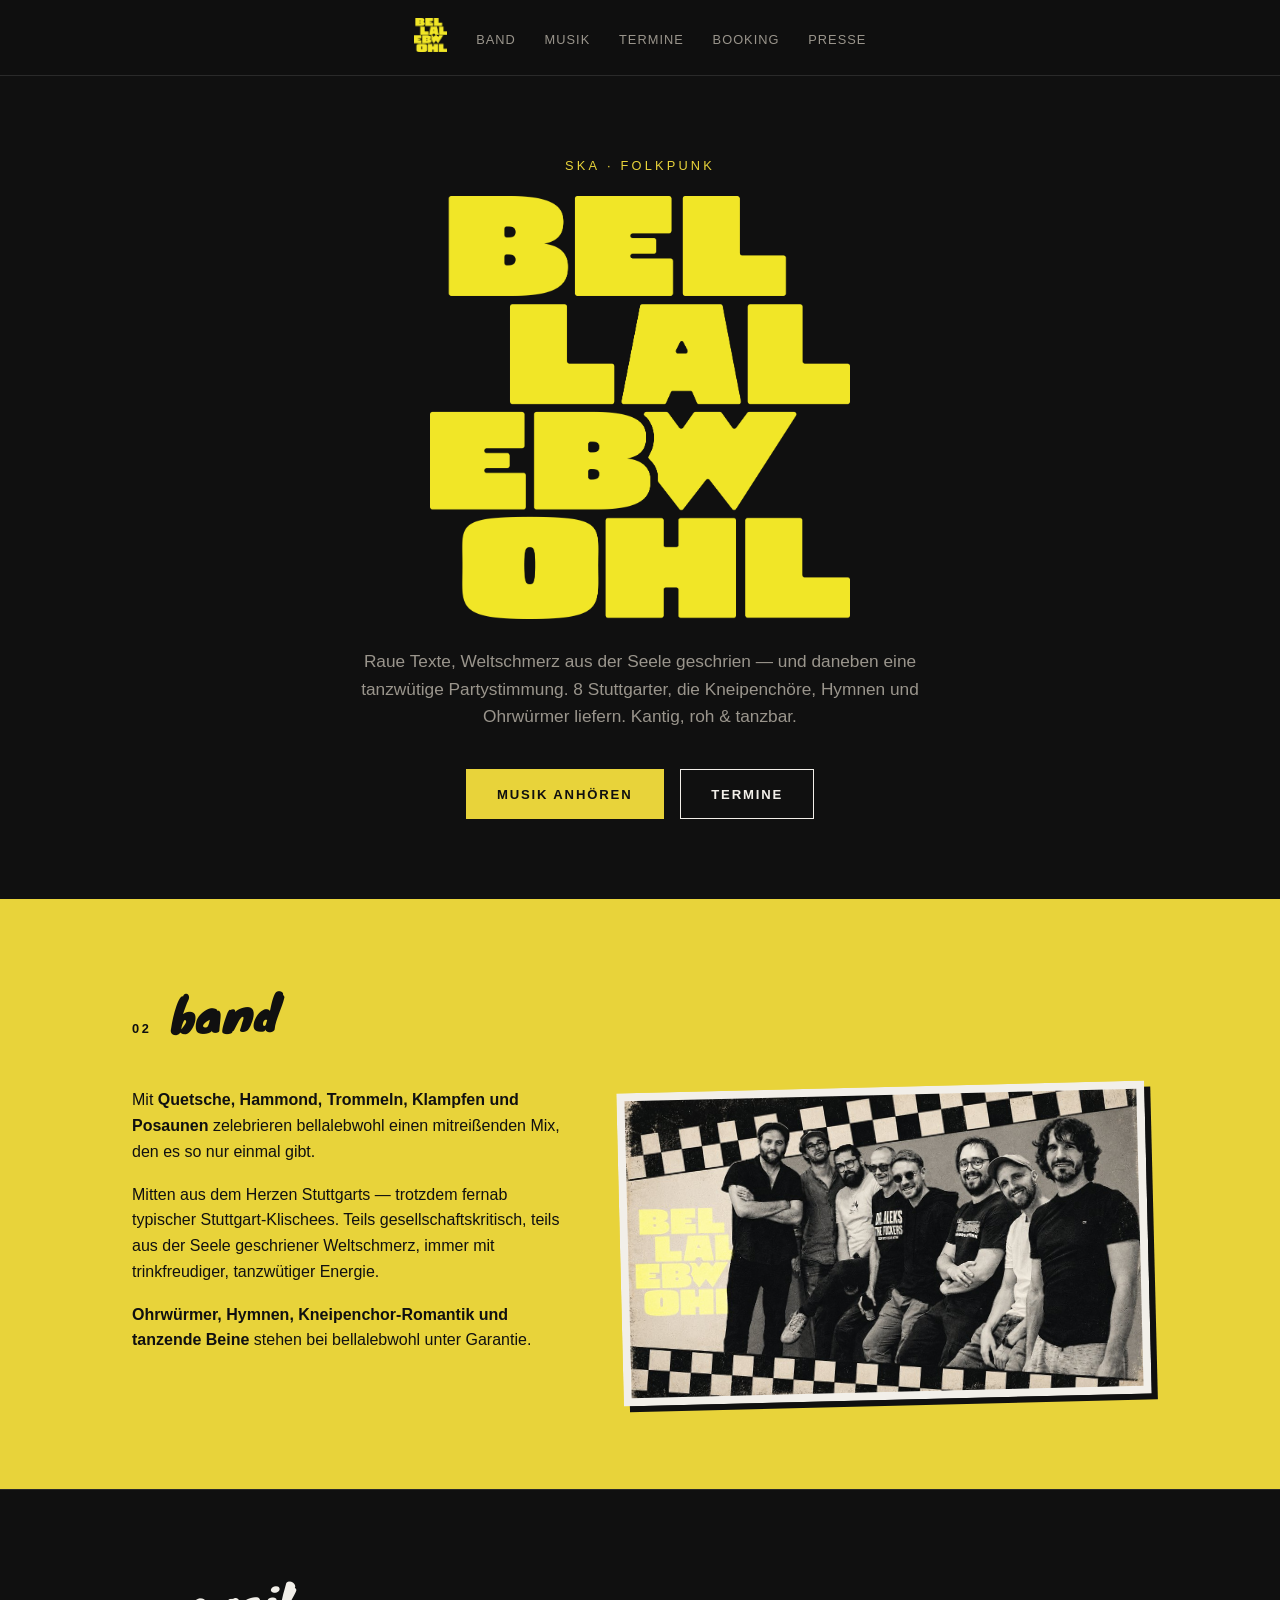
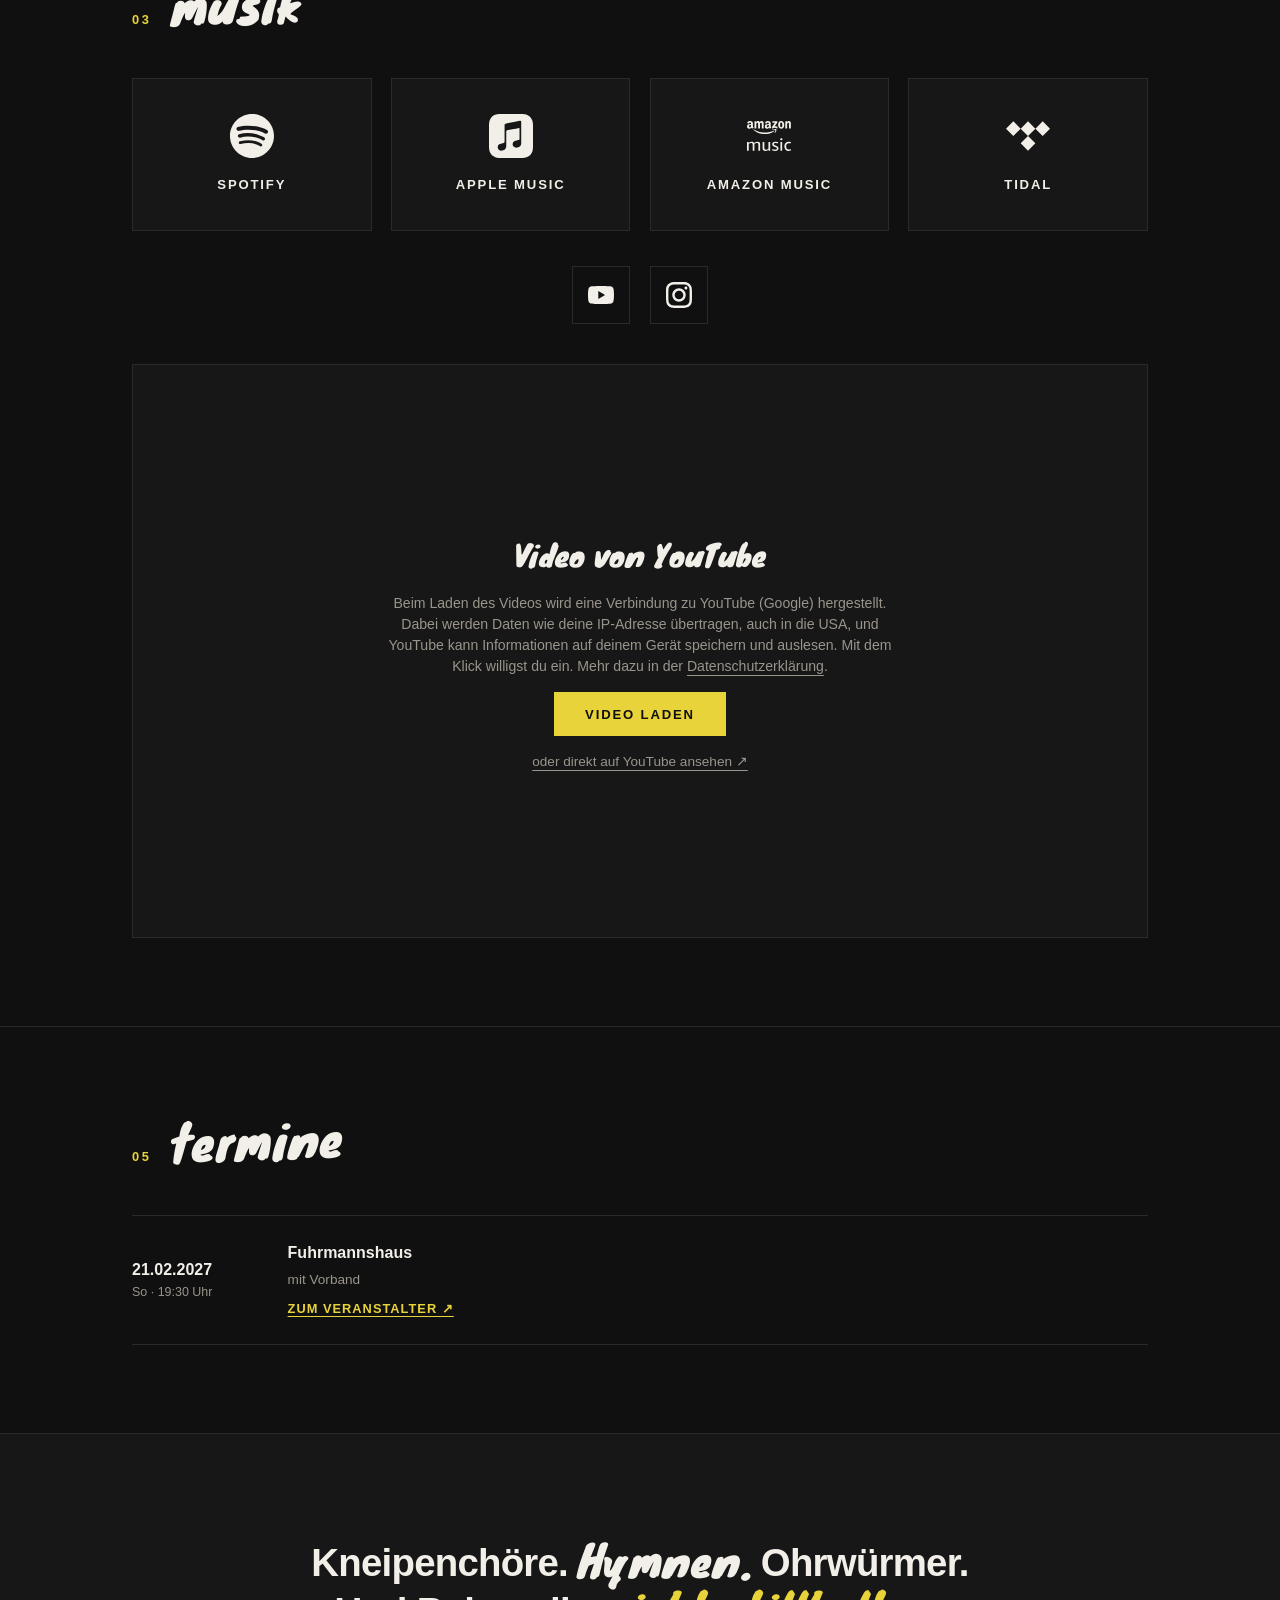
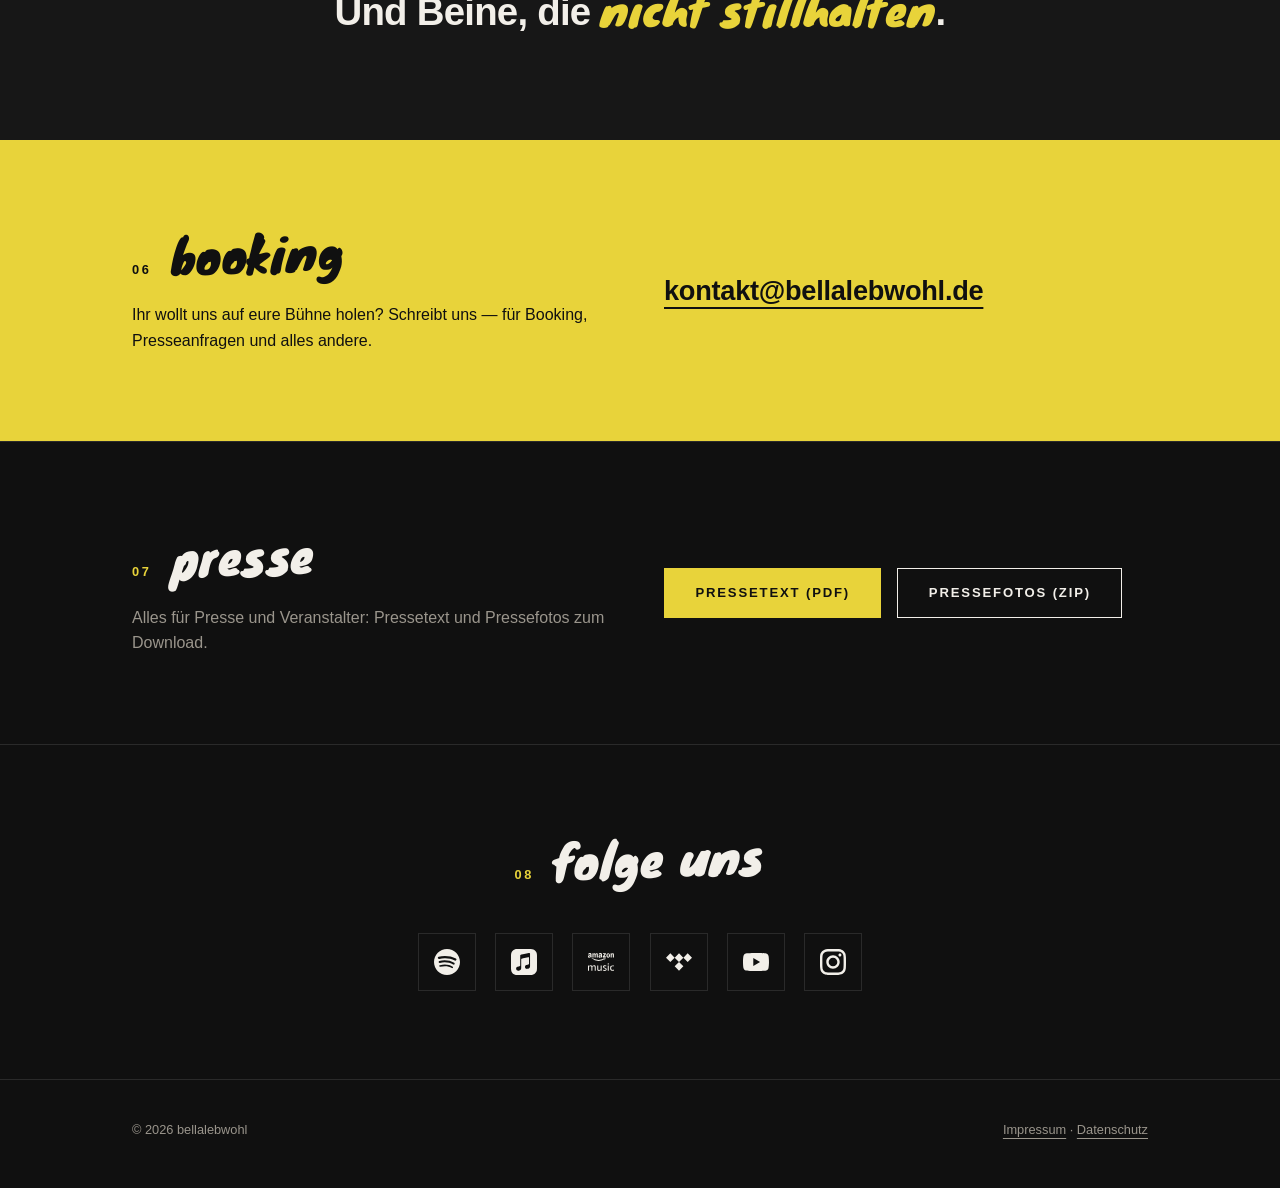
==== index.html @ 08f74ecd "Seitentitel erweitert, Alternativname ergänzt Co-Authored-By: Claude Sonnet 5.5 <noreply@anthropic.c" ====
<!doctype html>
<html lang="de">
<head>
<meta charset="UTF-8" />
<script>if(location.protocol.indexOf('http')===0&&/\.html$/.test(location.pathname))history.replaceState(null,'',location.pathname.replace(/(index)?\.html$/,'')+location.search+location.hash)</script>
<script>
  /* Aufbau-Animation nur, wenn der Browser sie kann und "Bewegung reduzieren" nicht aktiv ist */
  if ("IntersectionObserver" in window && !window.matchMedia("(prefers-reduced-motion: reduce)").matches) {
    document.documentElement.classList.add("js-anim");
  }
</script>
<meta name="viewport" content="width=device-width, initial-scale=1.0" />
<title>bellalebwohl – Ska &amp; Folkpunk Band aus Stuttgart</title>
<link rel="icon" href="favicon.ico" sizes="any" />
<link rel="icon" type="image/png" href="favicon.png" />
<link rel="apple-touch-icon" href="apple-touch-icon.png" />
<link rel="preload" href="fonts/knewave-latin-400-normal.woff2" as="font" type="font/woff2" crossorigin />
<meta name="description" content="bellalebwohl – Ska &amp; Folkpunk aus Stuttgart. Ska Band Stuttgart: kantig, roh &amp; tanzbar! Musik, Live-Termine und Booking." />
<link rel="canonical" href="https://www.bellalebwohl.de/" />
<meta property="og:type" content="website" />
<meta property="og:site_name" content="bellalebwohl" />
<meta property="og:locale" content="de_DE" />
<meta property="og:title" content="bellalebwohl – Ska &amp; Folkpunk aus Stuttgart" />
<meta property="og:description" content="bellalebwohl – Ska &amp; Folkpunk aus Stuttgart. Ska Band Stuttgart: kantig, roh &amp; tanzbar! Musik, Live-Termine und Booking." />
<meta property="og:url" content="https://www.bellalebwohl.de/" />
<meta property="og:image" content="https://www.bellalebwohl.de/vorschau.jpg" />
<meta property="og:image:width" content="1200" />
<meta property="og:image:height" content="630" />
<meta property="og:image:alt" content="Die Band bellalebwohl" />
<meta name="twitter:card" content="summary_large_image" />
<script type="application/ld+json">
{
  "@context": "https://schema.org",
  "@type": "MusicGroup",
  "name": "bellalebwohl",
  "alternateName": "Bella Lebwohl",
  "url": "https://www.bellalebwohl.de/",
  "image": "https://www.bellalebwohl.de/vorschau.jpg",
  "logo": "https://www.bellalebwohl.de/logo.png",
  "description": "Ska & Folkpunk aus Stuttgart – kantig, roh & tanzbar.",
  "genre": ["Ska", "Folkpunk"],
  "foundingLocation": { "@type": "Place", "name": "Stuttgart" },
  "email": "kontakt@bellalebwohl.de",
  "sameAs": [
    "https://open.spotify.com/intl-de/artist/2JhRbRBrnohX6PqsFj7lBW",
    "https://www.instagram.com/bellalebwohl/",
    "https://www.youtube.com/@bellalebwohl9544"
  ]
}
</script>
<style>
  :root {
    --bg: #101010;
    --panel: #171717;
    --ink: #f2efe9;
    --muted: #9a958c;
    --line: #2a2a2a;
    --accent: #e8d33a;
    --red: #c73a2a;
  }
  /* Handschrift-Schrift (Knewave, SIL Open Font License), liegt lokal im Ordner fonts/ */
  @font-face {
    font-family: 'Knewave';
    src: url('fonts/knewave-latin-400-normal.woff2') format('woff2');
    font-weight: 400; font-style: normal; font-display: swap;
  }
  :root { --hand: 'Knewave', 'Segoe Print', 'Bradley Hand', cursive; }
  * { margin: 0; padding: 0; box-sizing: border-box; }
  html { scroll-behavior: smooth; }
  @media (prefers-reduced-motion: reduce) { html { scroll-behavior: auto; } }
  body {
    background: var(--bg);
    color: var(--ink);
    font-family: 'Helvetica Neue', Helvetica, Arial, sans-serif;
    line-height: 1.6;
    font-size: 16px;
  }
  .container { max-width: 1080px; margin: 0 auto; padding: 0 2rem; }
  a { color: inherit; }

  header {
    position: sticky; top: 0; z-index: 10;
    background: rgba(16,16,16,.92);
    backdrop-filter: blur(6px);
    border-bottom: 1px solid var(--line);
  }
  .nav { display: flex; flex-direction: column; align-items: center; gap: .8rem; padding: 1.1rem 0 1rem; }
  .nav ul { display: flex; list-style: none; gap: 1.8rem; }
  .nav ul a { display: inline-block; transition: color .15s, transform .15s; text-decoration: none; font-size: .8rem; color: var(--muted); letter-spacing: .08em; text-transform: uppercase; }
  .nav ul { align-items: center; }
  .nav ul a:hover { color: var(--accent); }
  .nav-logo a { display: block; line-height: 0; }
  .nav-logo img { height: 34px; width: auto; display: block; }

  /* ---------- hero ---------- */
  .hero-wrap { position: relative; overflow: hidden; isolation: isolate; }
  .hero-wrap::after { /* dunkler Schleier: Text bleibt lesbar, unten weicher Übergang */
    content: ""; position: absolute; inset: 0; z-index: -1; pointer-events: none;
    background: linear-gradient(rgba(16,16,16,.62), rgba(16,16,16,.55) 55%, var(--bg));
  }
  .hero-video {
    position: absolute; inset: 0; width: 100%; height: 100%; z-index: -2;
    object-fit: cover; filter: blur(10px) saturate(.9); transform: scale(1.08);
    opacity: 0; transition: opacity 1.6s ease;
  }
  .hero-video.on { opacity: .8; }
  @media print { .hero-video { display: none; } }
  .hero { padding: 5rem 0 5rem; text-align: center; }
  .hero-title { margin: 0; font-size: inherit; line-height: 0; }
  .hero-logo { display: block; margin: 0 auto; width: min(420px, 78vw); height: auto; }
  .hero .kicker {
    color: var(--accent); font-size: .8rem; letter-spacing: .25em;
    text-transform: uppercase; margin-bottom: 1.2rem;
  }
  .hero .kicker .k { display: inline-block; }
  .hero p.sub {
    margin: 1.8rem auto 0; max-width: 36em;
    color: var(--muted); font-size: 1.08rem;
  }
  .hero p.sub strong { color: var(--ink); font-weight: 600; }
  .cta-row { margin-top: 2.4rem; display: flex; gap: 1rem; flex-wrap: wrap; justify-content: center; }
  .btn {
    display: inline-block; padding: .85rem 1.9rem;
    text-decoration: none; font-size: .82rem; font-weight: 700;
    letter-spacing: .14em; text-transform: uppercase;
    border: 1px solid var(--ink);
    transition: all .18s;
  }
  .btn.solid { background: var(--accent); border-color: var(--accent); color: #101010; }
  .btn.solid:hover { background: var(--ink); border-color: var(--ink); }
  .btn.line:hover { border-color: var(--accent); color: var(--accent); }

  /* ---------- section frame ---------- */
  section { padding: 5.5rem 0; border-top: 1px solid var(--line); }
  .sec-head { display: flex; align-items: baseline; gap: 1.2rem; margin-bottom: 2.8rem; }
  .sec-num {
    font-size: .8rem; font-weight: 700; color: var(--accent);
    letter-spacing: .2em;
  }
  h2 {
    font-family: var(--hand);
    font-size: clamp(1.9rem, 5vw, 3rem); line-height: 1.15;
    font-weight: 400; letter-spacing: .01em; text-transform: lowercase;
    transform: rotate(-1.8deg); transform-origin: left bottom;   /* leicht schräg, wie aufgeklebt */
  }
  .two-col { display: grid; grid-template-columns: 1fr 1.2fr; gap: 3rem; align-items: start; }
  .two-col p + p { margin-top: 1.1rem; }
  .two-col p { color: var(--muted); }
  .two-col p strong { color: var(--ink); }
  /* Bandfoto im gleichen Stil wie die Galerie: Papierrand, harter Schatten, leicht schräg */
  .bandphoto {
    width: 100%; height: auto; display: block;
    box-sizing: border-box;
    background: var(--ink); padding: .5rem;
    box-shadow: 6px 6px 0 #101010;
    transform: rotate(-1.4deg);
    transition: transform .22s ease, box-shadow .22s ease;
    cursor: zoom-in;
  }
  .bandphoto:hover { transform: rotate(0deg) scale(1.02); box-shadow: 10px 10px 0 #101010; }
  @media (prefers-reduced-motion: reduce) { .bandphoto { transition: none; } }
  .photo-note { margin-top: 1.3rem; font-size: .75rem; color: var(--muted); letter-spacing: .05em; }

  /* ---------- releases ---------- */
  .providers {
    display: grid; grid-template-columns: repeat(4, 1fr); gap: 1.2rem;
  }
  .music-follow .icons { margin-top: 1.4rem; margin-bottom: .4rem; }
  .provider {
    display: flex; flex-direction: column; align-items: center; gap: 1rem;
    padding: 2.2rem .6rem;
    border: 1px solid var(--line);
    background: var(--panel);
    text-decoration: none;
    transition: all .18s;
  }
  .provider:hover { border-color: var(--accent); transform: translateY(-3px) rotate(-1.5deg); }
  .provider svg { width: 44px; height: 44px; fill: var(--ink); transition: fill .18s; }
  .provider:hover svg { fill: var(--accent); }
  .provider span { font-size: .82rem; font-weight: 700; letter-spacing: .14em; text-transform: uppercase; }

  /* ---------- live ---------- */
  .gig {
    display: grid; grid-template-columns: 130px 1fr auto; gap: 1.6rem; align-items: center;
    padding: 1.5rem 0;
    border-bottom: 1px solid var(--line);
    transition: background .15s, transform .2s ease;
  }
  .press-btns { display: flex; gap: 1rem; flex-wrap: wrap; }
  .gig-empty { color: var(--muted); font-size: 1.05rem; padding: 1.5rem 0; border-top: 1px solid var(--line); border-bottom: 1px solid var(--line); }
  .gig:first-of-type { border-top: 1px solid var(--line); }
  .gig:hover { background: var(--panel); transform: translateX(6px); }
  .gig .date { font-weight: 700; font-size: 1rem; }
  .gig .date small { display: block; color: var(--muted); font-weight: 400; font-size: .78rem; }
  .gig .venue strong { display: block; font-weight: 600; }
  .gig .venue span { color: var(--muted); font-size: .85rem; }
  .gig .gig-link { display: block; width: fit-content; margin-top: .5rem; color: var(--accent); font-size: .8rem; font-weight: 700; letter-spacing: .08em; text-transform: uppercase; text-decoration: underline; text-underline-offset: .25em; }
  .gig .gig-link:hover { color: var(--ink); }
  .gig .tag {
    font-size: .7rem; font-weight: 700; letter-spacing: .15em; text-transform: uppercase;
    border: 1px solid var(--line); padding: .3rem .7rem; color: var(--muted);
  }

  /* ---------- big statement ---------- */
  .statement {
    padding: 6.5rem 0;
    border-top: 1px solid var(--line);
    background: var(--panel);
    text-align: center;
  }
  .statement p {
    font-size: clamp(1.4rem, 4vw, 2.4rem);
    font-weight: 800; letter-spacing: -.02em; line-height: 1.25;
    max-width: 22em; margin: 0 auto;
  }
  .statement p em { color: var(--accent); font-style: normal; }
  /* Einzelne Wörter in Handschrift (Knewave) */
  .statement p .hand, .statement p em {
    font-family: var(--hand); font-weight: 400; letter-spacing: .01em;
    font-size: 1.12em; line-height: 1;
  }

  /* ---------- kontakt ---------- */
  .contact-inner { display: grid; grid-template-columns: 1fr 1fr; gap: 3rem; align-items: center; }
  .contact-inner p { color: var(--muted); }
  .mail-big {
    font-size: clamp(1.1rem, 3vw, 1.7rem); font-weight: 700;
    text-decoration: underline; text-underline-offset: .25em; text-decoration-thickness: 2px;
    letter-spacing: -.01em;
    word-break: break-all;
  }
  .mail-big:hover { color: var(--accent); }

  footer {
    border-top: 1px solid var(--line);
    padding: 2.5rem 0 3rem;
    color: var(--muted); font-size: .8rem;
  }
  footer .container { display: flex; justify-content: space-between; gap: 1rem; flex-wrap: wrap; }
  footer a { color: var(--muted); text-underline-offset: 4px; }
  footer a:hover { color: var(--accent); }

  /* ---------- video ---------- */
  .video-wrap {
    position: relative; margin-top: 2.5rem; padding-top: 56.25%;
    background: var(--panel); border: 1px solid var(--line);
  }
  .video-wrap iframe { position: absolute; inset: 0; width: 100%; height: 100%; border: 0; }

  /* Handy: Box wächst mit dem Hinweistext, nach dem Klick wieder 16:9 */
  @media (max-width: 640px) {
    .video-wrap:has(.video-consent) { padding-top: 0; }
    .video-wrap .video-consent { position: static; min-height: 56vw; }
  }
  /* 2-Klick-Lösung: YouTube wird erst nach Klick geladen (Datenschutz) */
  .video-consent {
    position: absolute; inset: 0;
    display: flex; flex-direction: column; align-items: center; justify-content: center;
    gap: .9rem; padding: 1.2rem; text-align: center;
  }
  .video-consent .vc-title { font-family: var(--hand); font-size: clamp(1.3rem, 3.5vw, 1.9rem); }
  .video-consent .vc-text { max-width: 36em; color: var(--muted); font-size: .88rem; line-height: 1.5; }
  .video-consent .vc-text a, .video-consent .vc-link { color: var(--muted); text-underline-offset: 4px; }
  .video-consent .vc-text a:hover, .video-consent .vc-link:hover { color: var(--accent); }
  .video-consent .vc-link { font-size: .85rem; }
  @media (max-width: 640px) {
    .video-consent { gap: .55rem; padding: .8rem; }
    .video-consent .vc-text { font-size: .75rem; line-height: 1.4; }
    .video-consent .btn { padding: .55rem 1.3rem; }
  }

  /* ---------- galerie ---------- */
  /* Collage: Fotos behalten ihr Format, sitzen versetzt und leicht schräg */
  .gallery { column-count: 3; column-gap: 1.8rem; padding: .8rem .4rem 0; }
  .gallery .shot {
    --r: 0deg;
    display: block; break-inside: avoid;
    margin: 0 0 1.8rem;
    background: var(--ink);            /* "Papierrand" um jedes Foto */
    padding: .5rem;
    box-shadow: 6px 6px 0 #101010;     /* harter Schatten, kantig & roh */
    transform: rotate(var(--r));
    transition: transform .22s ease, box-shadow .22s ease;
    cursor: zoom-in;
  }
  .gallery .shot:nth-child(6n+1) { --r: -2.2deg; }
  .gallery .shot:nth-child(6n+2) { --r:  1.6deg; }
  .gallery .shot:nth-child(6n+3) { --r: -1.2deg; }
  .gallery .shot:nth-child(6n+4) { --r:  2.1deg; }
  .gallery .shot:nth-child(6n+5) { --r: -1.8deg; }
  .gallery .shot:nth-child(6n+6) { --r:  1.3deg; }
  .gallery .shot:hover, .gallery .shot:focus-visible {
    transform: rotate(0deg) scale(1.04);
    box-shadow: 10px 10px 0 #101010;
    position: relative; z-index: 2;
    outline: none;
  }
  .gallery .shot img { width: 100%; height: auto; display: block; }

  /* Lightbox */
  .lightbox {
    position: fixed; inset: 0; z-index: 100;
    background: rgba(10,10,10,.94);
    display: none; align-items: center; justify-content: center;
    padding: 2rem;
  }
  .lightbox.open { display: flex; }
  .lightbox.single .lb-prev, .lightbox.single .lb-next { display: none; }
  .lightbox img { max-width: 100%; max-height: 100%; display: block; box-shadow: 8px 8px 0 var(--accent); }
  .lightbox button {
    position: absolute; background: none; border: 0; cursor: pointer;
    color: var(--ink); font-size: 2.6rem; line-height: 1; padding: .6rem 1rem;
  }
  .lightbox button:hover { color: var(--accent); }
  .lightbox .lb-close { top: .6rem; right: .8rem; }
  .lightbox .lb-prev  { left: .4rem;  top: 50%; transform: translateY(-50%); }
  .lightbox .lb-next  { right: .4rem; top: 50%; transform: translateY(-50%); }
  @media (prefers-reduced-motion: reduce) {
    .gallery .shot { transition: none; }
  }

  /* ---------- folge uns ---------- */
  .follow { text-align: center; }
  .follow .icons { display: flex; justify-content: center; gap: 1.2rem; margin-top: 2.2rem; flex-wrap: wrap; }
  .follow a.icon {
    width: 58px; height: 58px;
    border: 1px solid var(--line);
    display: flex; align-items: center; justify-content: center;
    transition: all .18s;
  }
  .follow a.icon:hover { border-color: var(--accent); transform: translateY(-3px) rotate(-3deg); }
  .follow a.icon svg { width: 26px; height: 26px; fill: var(--ink); transition: fill .18s; }
  .follow a.icon:hover svg { fill: var(--accent); }
  .follow p { color: var(--muted); max-width: 30em; margin: 0 auto; }

  /* ---------- gelbe Sektionen (Logo-Gelb, schwarze Schrift) ---------- */
  section.yellow { background: var(--accent); border-top: none; }
  .yellow h2, .yellow .sec-num,
  .yellow p, .yellow p strong { color: #101010; }
  .yellow .photo-note { color: rgba(16,16,16,.65); }
  .yellow .gig { border-color: rgba(16,16,16,.4); }
  .yellow .gig:hover { background: rgba(16,16,16,.07); }
  .yellow .gig .date small,
  .yellow .gig .venue span { color: rgba(16,16,16,.65); }
  .yellow .gig .tag { color: #101010; border-color: rgba(16,16,16,.5); }
  .yellow .mail-big { color: #101010; }
  .yellow .mail-big:hover { color: #101010; opacity: .7; }

  @media (max-width: 760px) {
    .gallery { column-count: 2; column-gap: 1.2rem; padding: .5rem .3rem 0; }
    .gallery .shot { margin-bottom: 1.2rem; padding: .35rem; box-shadow: 4px 4px 0 #101010; }
    .bandphoto { padding: .35rem; box-shadow: 4px 4px 0 #101010; }
    .lightbox { padding: 1rem; }
    .two-col, .contact-inner { grid-template-columns: 1fr; gap: 1.5rem; }
    .providers { grid-template-columns: repeat(2, 1fr); gap: .9rem; }
    .gig { grid-template-columns: 1fr; gap: .4rem; }
    .gig .tag { justify-self: start; margin-top: .4rem; }
    .hero { padding: 4.5rem 0 3.5rem; }
    .nav ul { gap: .3rem .85rem; flex-wrap: wrap; justify-content: center; padding: 0 .8rem; }
    .nav ul a { font-size: .78rem; letter-spacing: .05em; display: inline-block; padding: .5rem .1rem; }
    .nav ul { gap: .3rem .6rem; padding: 0 .4rem; }
    .nav ul a { font-size: .72rem; letter-spacing: .03em; }
    .nav-logo img { height: 28px; }
    h2 { transform: rotate(-1.2deg); }
  }
  /* ============================================================
     BEWEGUNG — Einblenden, Zittern, Hover
     Alles wird bei "Bewegung reduzieren" (Betriebssystem) abgeschaltet.
     ============================================================ */

  /* Einblenden beim Scrollen: Überschriften "klatschen" rein, der Rest rutscht mit Ruck ein */
  .js-anim .reveal {
    opacity: 0; translate: 0 28px;
    transition: opacity .35s ease, translate .6s cubic-bezier(.2, 1.5, .4, 1);
    transition-delay: var(--d, 0s);
  }
  .js-anim .reveal.in { opacity: 1; translate: 0 0; }
  .js-anim h2.reveal {
    translate: 0 0; scale: 1.35; rotate: 5deg;
    transition: opacity .2s ease, scale .45s cubic-bezier(.2, 1.6, .4, 1), rotate .45s cubic-bezier(.2, 1.6, .4, 1);
  }
  .js-anim h2.reveal.in { opacity: 1; scale: 1; rotate: 0deg; }
  .js-anim .hero-title.reveal {
    translate: 0 0; scale: 1.4; rotate: -6deg;
    transition: opacity .2s ease, scale .55s cubic-bezier(.2, 1.6, .4, 1), rotate .55s cubic-bezier(.2, 1.6, .4, 1);
    transition-delay: var(--d, 0s);
  }
  .js-anim .hero-title.reveal.in { opacity: 1; scale: 1; rotate: 0deg; }

  /* "nicht stillhalten" zittert */
  /* Jedes Wort zittert für sich, mit eigenem Takt und eigener Richtung */
  .statement p em span { display: inline-block; }
  .statement p em .z1 { animation: zittern1 .52s steps(1, end) infinite; }
  .statement p em .z2 { animation: zittern2 .71s steps(1, end) infinite .17s; }
  @keyframes zittern1 {
    0%   { transform: rotate(-3deg) translate(-1px, 1px); }
    25%  { transform: rotate(2.2deg) translate(2px, -2px); }
    50%  { transform: rotate(-1deg) translate(-2px, -1px); }
    75%  { transform: rotate(3.2deg) translate(1px, 2px); }
  }
  @keyframes zittern2 {
    0%   { transform: rotate(2deg) translate(1px, -1px); }
    20%  { transform: rotate(-2.8deg) translate(-2px, 2px); }
    45%  { transform: rotate(1deg) translate(2px, 1px); }
    70%  { transform: rotate(-1.6deg) translate(-1px, -2px); }
    85%  { transform: rotate(2.6deg) translate(1px, 1px); }
  }

  /* mehr Reaktion beim Darüberfahren */
  .btn:hover { transform: translateY(-3px) rotate(-1.5deg); }
  .nav ul a:hover { transform: translateY(-2px) rotate(-2deg); }

  @media print {
    .reveal { opacity: 1 !important; translate: none !important; scale: none !important; rotate: none !important; }
  }
  @media (prefers-reduced-motion: reduce) {
    .statement p em .z1, .statement p em .z2 { animation: none; }
    .btn:hover, .nav ul a:hover, .gig:hover, .provider:hover, .follow a.icon:hover { transform: none; }
  }
</style>
</head>
<body>

<!-- ============================================================
     HEADER / NAVIGATION — fixiertes Menü oben
     ============================================================ -->
<header>
  <div class="container nav">
    <nav>
      <ul>
        <li class="nav-logo"><a href="#" aria-label="bellalebwohl – nach oben"><img src="logo.png" alt="" width="34" height="34" /></a></li>
        <li><a href="#band">Band</a></li>
        <li><a href="#musik">Musik</a></li>
        <!-- Galerie derzeit verborgen; zum Aktivieren diese Zeile wieder einkommentieren:
        <li><a href="#galerie">Galerie</a></li>
        -->
        <li><a href="#termine">Termine</a></li>
        <li><a href="#kontakt">Booking</a></li>
        <li><a href="#presse">Presse</a></li>
      </ul>
    </nav>
  </div>
</header>

<main id="top">

<!-- ============================================================
     01 HERO — Startbereich: Logo, Kurztext, Buttons
     ============================================================ -->
<div class="hero-wrap">
<div class="hero container">
    <p class="kicker"><span class="k reveal">SKA</span> <span class="k reveal">·</span> <span class="k reveal">FOLKPUNK</span></p>
    <!-- Logo: echte Datei logo.png (im Repo neben der index.html ablegen) -->
    <h1 class="hero-title reveal"><img class="hero-logo" src="logo.png" alt="bellalebwohl" /></h1>
    <p class="sub reveal">
      Raue Texte, Weltschmerz aus der Seele geschrien — und daneben eine
      tanzwütige Partystimmung. 8 Stuttgarter, die Kneipenchöre,
      Hymnen und Ohrwürmer liefern. Kantig, roh &amp; tanzbar.
    </p>
    <div class="cta-row">
      <a class="btn solid reveal" href="#musik">Musik anhören</a>
      <a class="btn line reveal" href="#termine">Termine</a>
    </div>
  </div>
</div>

<!-- ============================================================
     02 DIE BAND — Text + Bandfoto
     ============================================================ -->
<section id="band" class="yellow">
    <div class="container">
      <div class="sec-head"><span class="sec-num">02</span><h2>band</h2></div>
      <div class="two-col">
        <div>
          <p>Mit <strong>Quetsche, Hammond, Trommeln, Klampfen und Posaunen</strong> zelebrieren bellalebwohl einen mitreißenden Mix, den es so nur einmal gibt.</p>
          <p>Mitten aus dem Herzen Stuttgarts — trotzdem fernab typischer Stuttgart-Klischees. Teils gesellschaftskritisch, teils aus der Seele geschriener Weltschmerz, immer mit trinkfreudiger, tanzwütiger Energie.</p>
          <p><strong>Ohrwürmer, Hymnen, Kneipenchor-Romantik und tanzende Beine</strong> stehen bei bellalebwohl unter Garantie.</p>
        </div>
        <div>
          <img class="bandphoto" src="bandfoto.jpg" alt="Die acht Bandmitglieder von bellalebwohl stehen nebeneinander vor einer Wand mit Schachbrettmuster und dem gelben Bandlogo." tabindex="0" role="button" aria-label="Bandfoto vergrößern" />
        </div>
      </div>
    </div>
  </section>

<!-- ============================================================
     03 MUSIK — Spotify / YouTube / Instagram
     ============================================================ -->
<section id="musik">
    <div class="container">
      <div class="sec-head"><span class="sec-num">03</span><h2>musik</h2></div>
      <div class="providers">
        <a class="provider" href="https://open.spotify.com/intl-de/artist/2JhRbRBrnohX6PqsFj7lBW" target="_blank" rel="noopener noreferrer" aria-label="bellalebwohl auf Spotify">
          <svg viewBox="0 0 24 24" xmlns="http://www.w3.org/2000/svg"><path d="M12 0C5.4 0 0 5.4 0 12s5.4 12 12 12 12-5.4 12-12S18.6 0 12 0zm5.5 17.3c-.2.4-.7.5-1 .3-2.9-1.8-6.5-2.2-10.8-1.2-.4.1-.8-.2-.9-.6-.1-.4.2-.8.6-.9 4.7-1.1 8.7-.6 11.9 1.4.3.2.4.7.2 1zm1.5-3.3c-.3.4-.8.6-1.3.3-3.3-2-8.3-2.6-12.2-1.4-.5.1-1-.1-1.2-.6-.1-.5.1-1 .6-1.2 4.4-1.3 9.9-.7 13.7 1.6.5.3.6.9.4 1.3zm.1-3.4C15.2 8.3 8.7 8.1 5 9.2c-.6.2-1.2-.2-1.4-.7-.2-.6.2-1.2.7-1.4 4.3-1.3 11.4-1 15.9 1.6.5.3.7 1 .4 1.5-.3.5-1 .7-1.5.4z"/></svg>
          <span>Spotify</span>
        </a>
        <a class="provider" href="https://music.apple.com/de/artist/bellalebwohl/1523634763" target="_blank" rel="noopener noreferrer" aria-label="bellalebwohl auf Apple Music">
          <svg viewBox="0 0 24 24" xmlns="http://www.w3.org/2000/svg" aria-hidden="true"><path d="M23.994 6.124a9.23 9.23 0 00-.24-2.19c-.317-1.31-1.062-2.31-2.18-3.043a5.022 5.022 0 00-1.877-.726 10.496 10.496 0 00-1.564-.15c-.04-.003-.083-.01-.124-.013H5.986c-.152.01-.303.017-.455.026-.747.043-1.49.123-2.193.4-1.336.53-2.3 1.452-2.865 2.78-.192.448-.292.925-.363 1.408-.056.392-.088.785-.1 1.18 0 .032-.007.062-.01.093v12.223c.01.14.017.283.027.424.05.815.154 1.624.497 2.373.65 1.42 1.738 2.353 3.234 2.801.42.127.856.187 1.293.228.555.053 1.11.06 1.667.06h11.03a12.5 12.5 0 001.57-.1c.822-.106 1.596-.35 2.295-.81a5.046 5.046 0 001.88-2.207c.186-.42.293-.87.37-1.324.113-.675.138-1.358.137-2.04-.002-3.8 0-7.595-.003-11.393zm-6.423 3.99v5.712c0 .417-.058.827-.244 1.206-.29.59-.76.962-1.388 1.14-.35.1-.706.157-1.07.173-.95.045-1.773-.6-1.943-1.536a1.88 1.88 0 011.038-2.022c.323-.16.67-.25 1.018-.324.378-.082.758-.153 1.134-.24.274-.063.457-.23.51-.516a.904.904 0 00.02-.193c0-1.815 0-3.63-.002-5.443a.725.725 0 00-.026-.185c-.04-.15-.15-.243-.304-.234-.16.01-.318.035-.475.066-.76.15-1.52.303-2.28.456l-2.325.47-1.374.278c-.016.003-.032.01-.048.013-.277.077-.377.203-.39.49-.002.042 0 .086 0 .13-.002 2.602 0 5.204-.003 7.805 0 .42-.047.836-.215 1.227-.278.64-.77 1.04-1.434 1.233-.35.1-.71.16-1.075.172-.96.036-1.755-.6-1.92-1.544-.14-.812.23-1.685 1.154-2.075.357-.15.73-.232 1.108-.31.287-.06.575-.116.86-.177.383-.083.583-.323.6-.714v-.15c0-2.96 0-5.922.002-8.882 0-.123.013-.25.042-.37.07-.285.273-.448.546-.518.255-.066.515-.112.774-.165.733-.15 1.466-.296 2.2-.444l2.27-.46c.67-.134 1.34-.27 2.01-.403.22-.043.442-.088.663-.106.31-.025.523.17.554.482.008.073.012.148.012.223.002 1.91.002 3.822 0 5.732z"/></svg>
          <span>Apple Music</span>
        </a>
        <a class="provider" href="https://amazon.de/music/player/artists/B08CZR74T2/bellalebwohl?marketplaceId=A1PA6795UKMFR9&amp;musicTerritory=DE" target="_blank" rel="noopener noreferrer" aria-label="bellalebwohl auf Amazon Music">
          <svg viewBox="0 0 24 24" xmlns="http://www.w3.org/2000/svg" aria-hidden="true"><path d="M14.8454 9.4083c-1.3907 1.0194-3.405 1.563-5.1424 1.563a9.333 9.333 0 0 1-6.2768-2.3835c-.1313-.117-.0143-.277.1415-.1846a12.693 12.693 0 0 0 6.285 1.6574c1.5384 0 3.2348-.318 4.7917-.9764.2359-.0985.4328.1538.203.324h-.002zm.5784-.6564c-.1784-.2257-1.1753-.1087-1.6225-.0554-.1374.0164-.158-.1026-.0349-.1867.796-.5558 2.0984-.3958 2.2502-.2092.1539.1867-.041 1.4872-.7856 2.1087-.1149.0964-.2236.0451-.1723-.082.1682-.4165.5436-1.3498.3651-1.5754zm-1.5917-4.1702v-.5394c0-.082.0615-.1375.1374-.1375h2.4348c.078 0 .1395.0554.1395.1354v.4636c0 .078-.0656.1805-.1846.3405L15.0997 6.635c.4677-.0102.9641.0595 1.3887.2974.0964.0534.123.1334.1292.2113v.5744c0 .082-.0882.1723-.1784.123a2.8163 2.8163 0 0 0-2.5723.0062c-.0861.0451-.1743-.0451-.1743-.1251v-.5477c0-.0882.002-.238.0902-.3713l1.4626-2.0881h-1.2718c-.078 0-.1415-.0534-.1436-.1354l.002.002zm4.808-.7466c1.0995 0 1.6944.9395 1.6944 2.1333 0 1.1528-.6564 2.0676-1.6943 2.0676-1.079 0-1.6656-.9395-1.6656-2.1087 0-1.1774.5948-2.0922 1.6656-2.0922zm.0062.7713c-.5456 0-.5805.7384-.5805 1.202 0 .4615-.0061 1.4481.5744 1.4481.5743 0 .601-.7958.601-1.282 0-.318-.0144-.6994-.1108-1.001-.082-.2625-.2482-.3671-.4841-.3671zm-6.008 3.3414c-.0493.041-.1395.0451-.1744.0164-.2543-.1949-.4246-.4923-.4246-.4923-.4061.4123-.6954.5374-1.2225.5374-.6215 0-1.1077-.3835-1.1077-1.1486a1.2512 1.2512 0 0 1 .7897-1.2041c.402-.1764.9641-.2072 1.3928-.2564 0 0 .0349-.4615-.0902-.6297a.521.521 0 0 0-.4164-.1908c-.2728 0-.5395.1477-.5928.4328-.0144.082-.0739.1518-.1395.1436L9.945 5.08a.1292.1292 0 0 1-.1108-.1537c.1641-.8657.9498-1.1282 1.6554-1.1282.361 0 .8307.0964 1.1158.3671.359.3344.3262.7795.3262 1.2677v1.1487c0 .3446.1436.4964.279.681.0471.0677.0574.1477-.002.197-.1519.125-.5703.4881-.5703.4881zm-.7467-1.7969v-.16c-.5353 0-1.1015.115-1.1015.7426 0 .318.1662.5333.4513.5333.2051 0 .3938-.1272.5128-.3344.1436-.2564.1374-.4943.1374-.7815zM2.9278 7.948c-.0472.041-.1375.045-.1723.0163-.2544-.1949-.4246-.4923-.4246-.4923-.4082.4123-.6954.5374-1.2226.5374-.6235 0-1.1076-.3835-1.1076-1.1486a1.2512 1.2512 0 0 1 .7897-1.2041c.402-.1764.964-.2072 1.3928-.2564 0 0 .0348-.4615-.0903-.6297a.521.521 0 0 0-.4164-.1908c-.2748 0-.5395.1477-.5928.4328-.0143.082-.0759.1518-.1395.1436L.2345 5.08a.1292.1292 0 0 1-.1087-.1537c.162-.8657.9497-1.1282 1.6553-1.1282.361 0 .8308.0964 1.1159.3671.359.3344.324.7795.324 1.2677v1.1487c0 .3446.1437.4964.279.681.0472.0677.0575.1477-.002.197-.1518.125-.5702.4881-.5702.4881zm-.7446-1.797v-.16c-.5354 0-1.1015.115-1.1015.7426 0 .318.164.5333.4512.5333.2052 0 .3939-.1272.5128-.3344.1436-.2564.1375-.4943.1375-.7815zm2.9127-.3343v2.002a.1379.1379 0 0 1-.1395.1374H4.218a.1374.1374 0 0 1-.1395-.1374v-3.766a.1379.1379 0 0 1 .1395-.1375h.6913a.1374.1374 0 0 1 .1374.1374v.482h.0143c.1805-.4758.519-.6994.9744-.6994.4636 0 .7528.2236.962.6995a1.0523 1.0523 0 0 1 1.0215-.6995c.3118 0 .6502.1272.8574.4143.236.318.1867.7795.1867 1.1857v2.3855c0 .076-.0636.1354-.1436.1354H8.181a.1374.1374 0 0 1-.1334-.1354v-2.004c0-.16.0144-.558-.0205-.7077-.0554-.2564-.2215-.3282-.4369-.3282a.4923.4923 0 0 0-.441.3118c-.076.1908-.0698.5087-.0698.724v2.0041c0 .076-.0635.1354-.1435.1354h-.7385a.1374.1374 0 0 1-.1333-.1354v-2.004c0-.4226.0677-1.042-.4574-1.042-.5334 0-.5128.603-.5128 1.042h.002zm16.8077 2.002a.1374.1374 0 0 1-.1374.1374h-.7405a.1374.1374 0 0 1-.1374-.1374v-3.766a.1374.1374 0 0 1 .1374-.1375h.683c.0821 0 .1396.0636.1396.1067v.5764h.0143c.2051-.517.4964-.7631 1.0092-.7631.3323 0 .6564.119.8636.4451.1928.3036.1928.8123.1928 1.1774V7.837a.1395.1395 0 0 1-.1415.119h-.7426a.1395.1395 0 0 1-.1313-.119V5.552c0-.763-.2933-.7856-.4635-.7856-.197 0-.357.1538-.4246.2953a1.7025 1.7025 0 0 0-.1231.722l.002 2.0349zM.1914 20.0582c-.1271 0-.1907-.0615-.1907-.1907v-4.4491c0-.1272.0636-.1908.1907-.1908H.616c.0616 0 .1129.0144.1477.039.0349.0246.0595.0738.0718.1436l.0575.3035c.6133-.4184 1.2102-.6276 1.7907-.6276.5948 0 .9969.2256 1.2081.6769.6318-.4513 1.2636-.677 1.8954-.677.441 0 .7794.1231 1.0153.3693.236.2502.3549.603.3549 1.0584v3.3538c0 .1271-.0656.1907-.1928.1907h-.5641c-.1272 0-.1928-.0615-.1928-.1907v-3.085c0-.318-.0616-.5539-.1805-.7057-.1231-.1538-.3139-.2297-.5744-.2297-.4677 0-.9353.1436-1.4092.4307a.997.997 0 0 1 .0103.1416v3.448c0 .1272-.0636.1908-.1908.1908H3.297c-.1272 0-.1908-.0615-.1908-.1907v-3.085c0-.318-.0615-.5539-.1825-.7057-.1231-.1538-.3139-.2297-.5744-.2297-.4861 0-.9517.1395-1.399.4205v3.5999c0 .1271-.0615.1907-.1907.1907H.1914zm9.731.1436c-.4533 0-.8-.1272-1.044-.3815-.242-.2544-.3631-.6133-.3631-1.0769v-3.321c0-.1292.0615-.1927.1908-.1927h.564c.1293 0 .1929.0635.1929.1907v3.0215c0 .3425.0656.5948.201.7569.1333.162.3487.242.642.242.4595 0 .923-.1518 1.3887-.4574v-3.565c0-.1272.0615-.1908.1908-.1908h.564c.1293 0 .1929.0636.1929.1908v4.4511c0 .1252-.0636.1887-.1928.1887h-.4103c-.0636 0-.1149-.0123-.1497-.0369-.0349-.0266-.0575-.0738-.0718-.1436l-.0657-.3323c-.5948.437-1.204.6564-1.8297.6564zm5.4399 0c-.5374 0-1.0195-.0882-1.4461-.2666a.3754.3754 0 0 1-.158-.1047c-.0287-.039-.043-.0984-.043-.1805v-.2687c0-.1148.0369-.1723.1148-.1723.0452 0 .1231.0205.238.0575.4225.1333.8615.199 1.3128.199.3138 0 .5517-.0616.7138-.1806.164-.121.244-.2954.244-.523a.4923.4923 0 0 0-.1476-.3734 1.606 1.606 0 0 0-.5415-.285l-.8144-.3037c-.7097-.2605-1.0625-.7056-1.0625-1.3333 0-.4143.16-.7487.484-1.001.3221-.2543.7447-.3815 1.2677-.3815a3.487 3.487 0 0 1 1.2164.2195c.076.0246.1313.0574.1641.0985.0308.041.0472.1025.0472.1846v.2584c0 .1149-.041.1723-.123.1723a.8615.8615 0 0 1-.2216-.0472 3.5495 3.5495 0 0 0-1.0359-.1538c-.6112 0-.919.2072-.919.6195 0 .164.0514.2953.154.3897.1025.0964.3035.201.603.3159l.7466.2872c.3774.1436.6482.318.8144.519.1661.1989.2482.4574.2482.7753 0 .4513-.1682.8102-.5067 1.0769-.3385.2666-.7877.4-1.3497.4v.002zm3.0645-.1436c-.1272 0-.1928-.0615-.1928-.1907v-4.4491c0-.1272.0656-.1908.1928-.1908h.5641c.1272 0 .1928.0636.1928.1908v4.4511c0 .1251-.0656.1887-.1928.1887h-.564zm.2872-5.688c-.1846 0-.3303-.0513-.437-.1559a.558.558 0 0 1-.1579-.4143c0-.1724.0534-.3098.158-.4144a.5907.5907 0 0 1 .4369-.158c.1846 0 .3282.0534.4349.158.1066.1026.1579.242.1579.4144 0 .1702-.0513.3076-.158.4143-.1046.1026-.2502.1559-.4348.1559zm4.002 5.7926c-.7529 0-1.3293-.2133-1.7272-.642-.4-.4307-.599-1.0502-.599-1.8625 0-.8061.2052-1.4318.6175-1.8728.4102-.441.9948-.6625 1.7476-.6625.3446 0 .683.0615 1.0154.1825.0697.0247.119.0554.1477.0944s.043.1026.043.1908v.2564c0 .1271-.041.1907-.123.1907-.0329 0-.082-.0082-.1539-.0287a2.8307 2.8307 0 0 0-.7959-.1128c-.5353 0-.923.1333-1.1589.404s-.3528.6996-.3528 1.2924v.123c0 .5764.119 1.001.359 1.2718.24.2687.6174.404 1.1343.404.2666 0 .5538-.043.8615-.1332.0718-.0206.119-.0288.1436-.0288.082 0 .1251.0636.1251.1908v.2585c0 .082-.0123.1435-.039.1805-.0246.0369-.0759.0718-.1518.1025-.3138.1354-.6769.201-1.0933.201z"/></svg>
          <span>Amazon Music</span>
        </a>
        <a class="provider" href="https://tidal.com/artist/20438228/u" target="_blank" rel="noopener noreferrer" aria-label="bellalebwohl auf Tidal">
          <svg viewBox="0 0 24 24" xmlns="http://www.w3.org/2000/svg" aria-hidden="true"><path d="M12.012 3.992L8.008 7.996 4.004 3.992 0 7.996 4.004 12l4.004-4.004L12.012 12l-4.004 4.004 4.004 4.004 4.004-4.004L12.012 12l4.004-4.004-4.004-4.004zM16.042 7.996l3.979-3.979L24 7.996l-3.979 3.979z"/></svg>
          <span>Tidal</span>
        </a>
      </div>
      <div class="follow music-follow"><div class="icons">
          <a class="icon" href="https://www.youtube.com/@bellalebwohl9544" target="_blank" rel="noopener noreferrer" aria-label="bellalebwohl auf YouTube">
            <svg viewBox="0 0 24 24" xmlns="http://www.w3.org/2000/svg"><path d="M23.5 6.2c-.3-1-1.1-1.8-2.1-2.1C19.5 3.6 12 3.6 12 3.6s-7.5 0-9.4.5c-1 .3-1.8 1.1-2.1 2.1C0 8.1 0 12 0 12s0 3.9.5 5.8c.3 1 1.1 1.8 2.1 2.1 1.9.5 9.4.5 9.4.5s7.5 0 9.4-.5c1-.3 1.8-1.1 2.1-2.1.5-1.9.5-5.8.5-5.8s0-3.9-.5-5.8zM9.5 15.6V8.4L15.8 12l-6.3 3.6z"/></svg>
          </a>
          <a class="icon" href="https://www.instagram.com/bellalebwohl/" target="_blank" rel="noopener noreferrer" aria-label="bellalebwohl auf Instagram">
            <svg viewBox="0 0 24 24" xmlns="http://www.w3.org/2000/svg"><path d="M12 2.2c3.2 0 3.6 0 4.8.1 1.2.1 1.8.2 2.2.4.6.2 1 .5 1.4.9.4.4.7.8.9 1.4.2.4.4 1.1.4 2.2.1 1.3.1 1.6.1 4.8s0 3.6-.1 4.8c-.1 1.2-.2 1.8-.4 2.2-.2.6-.5 1-.9 1.4-.4.4-.8.7-1.4.9-.4.2-1.1.4-2.2.4-1.3.1-1.6.1-4.8.1s-3.6 0-4.8-.1c-1.2-.1-1.8-.2-2.2-.4-.6-.2-1-.5-1.4-.9-.4-.4-.7-.8-.9-1.4-.2-.4-.4-1.1-.4-2.2-.1-1.3-.1-1.6-.1-4.8s0-3.6.1-4.8c.1-1.2.2-1.8.4-2.2.2-.6.5-1 .9-1.4.4-.4.8-.7 1.4-.9.4-.2 1.1-.4 2.2-.4 1.2-.1 1.6-.1 4.8-.1zM12 0C8.7 0 8.3 0 7.1.1 5.8.1 4.9.3 4.1.6c-.8.3-1.5.8-2.2 1.4C1.3 2.7.8 3.4.5 4.2.2 4.9.1 5.8 0 7.1 0 8.3 0 8.7 0 12s0 3.7.1 4.9c.1 1.3.3 2.2.5 2.9.3.8.8 1.5 1.4 2.2.7.7 1.4 1.1 2.2 1.4.8.3 1.6.5 2.9.5 1.2.1 1.6.1 4.9.1s3.7 0 4.9-.1c1.3-.1 2.2-.3 2.9-.5.8-.3 1.5-.8 2.2-1.4.7-.7 1.1-1.4 1.4-2.2.3-.8.5-1.6.5-2.9.1-1.2.1-1.6.1-4.9s0-3.7-.1-4.9c-.1-1.3-.3-2.2-.5-2.9-.3-.8-.8-1.5-1.4-2.2-.7-.7-1.4-1.1-2.2-1.4-.8-.3-1.6-.5-2.9-.5C15.7 0 15.3 0 12 0zm0 5.8c-3.4 0-6.2 2.8-6.2 6.2s2.8 6.2 6.2 6.2 6.2-2.8 6.2-6.2-2.8-6.2-6.2-6.2zm0 10.2c-2.2 0-4-1.8-4-4s1.8-4 4-4 4 1.8 4 4-1.8 4-4 4zm6.4-11.8c-.8 0-1.4.6-1.4 1.4s.6 1.4 1.4 1.4 1.4-.6 1.4-1.4-.6-1.4-1.4-1.4z"/></svg>
          </a>
      </div></div>
      <!-- Video: YouTube, erst nach Klick geladen (2-Klick-Lösung, DSGVO).
           Anderes Video zeigen: nur die ID bei data-video-id austauschen
           (steht in der YouTube-Adresse hinter v=). -->
      <div class="video-wrap" id="video-wrap" data-video-id="73_HiXn36Ow">
        <div class="video-consent">
          <p class="vc-title">Video von YouTube</p>
          <p class="vc-text">Beim Laden des Videos wird eine Verbindung zu YouTube (Google) hergestellt. Dabei werden Daten wie deine IP-Adresse übertragen, auch in die USA, und YouTube kann Informationen auf deinem Gerät speichern und auslesen. Mit dem Klick willigst du ein. Mehr dazu in der <a href="/datenschutz#youtube">Datenschutzerklärung</a>.</p>
          <button class="btn solid" id="video-load" type="button">Video laden</button>
          <a class="vc-link" id="video-link" href="https://www.youtube.com/@bellalebwohl9544" target="_blank" rel="noopener noreferrer">oder direkt auf YouTube ansehen ↗</a>
        </div>
      </div>
    </div>
  </section>

<!-- ============================================================
     04 GALERIE — 6 Fotos (DERZEIT VERBORGEN: zum Anzeigen hidden an der Sektion entfernen + Nav-Link einkommentieren)
     Foto tauschen: Datei galerie1.jpg ... galerie6.jpg auf GitHub
     hochladen (Add file → Upload files) und die alte Datei ersetzen.
     Fehlt eine Datei, wird die Box automatisch ausgeblendet.
     Die Fotos dürfen Hoch- oder Querformat sein, nichts wird beschnitten.
     ============================================================ -->
<section id="galerie" class="yellow" hidden>
    <div class="container">
      <div class="sec-head"><span class="sec-num">04</span><h2>galerie</h2></div>
      <div class="gallery">
        <figure class="shot" tabindex="0" role="button" aria-label="Foto 1 vergrößern"><img src="galerie1.jpg" alt="bellalebwohl Galerie 1" onerror="this.parentNode.style.display='none'" /></figure>
        <figure class="shot" tabindex="0" role="button" aria-label="Foto 2 vergrößern"><img src="galerie2.jpg" alt="bellalebwohl Galerie 2" onerror="this.parentNode.style.display='none'" /></figure>
        <figure class="shot" tabindex="0" role="button" aria-label="Foto 3 vergrößern"><img src="galerie3.jpg" alt="bellalebwohl Galerie 3" onerror="this.parentNode.style.display='none'" /></figure>
        <figure class="shot" tabindex="0" role="button" aria-label="Foto 4 vergrößern"><img src="galerie4.jpg" alt="bellalebwohl Galerie 4" onerror="this.parentNode.style.display='none'" /></figure>
        <figure class="shot" tabindex="0" role="button" aria-label="Foto 5 vergrößern"><img src="galerie5.jpg" alt="bellalebwohl Galerie 5" onerror="this.parentNode.style.display='none'" /></figure>
        <figure class="shot" tabindex="0" role="button" aria-label="Foto 6 vergrößern"><img src="galerie6.jpg" alt="bellalebwohl Galerie 6" onerror="this.parentNode.style.display='none'" /></figure>
      </div>
    </div>
  </section>

<!-- Lightbox: Klick auf ein Galeriefoto zeigt es groß -->
<div class="lightbox" id="lightbox" role="dialog" aria-modal="true" aria-label="Foto-Ansicht">
  <button class="lb-close" aria-label="Schließen">&times;</button>
  <button class="lb-prev" aria-label="Voriges Foto">&#8249;</button>
  <img id="lb-img" alt="" />
  <button class="lb-next" aria-label="Nächstes Foto">&#8250;</button>
</div>

<!-- ============================================================
     05 TERMINE — Konzerttermine
     Termine pflegst du ganz unten im <script>-Block (Liste TERMINE).
     ============================================================ -->
<section id="termine">
    <div class="container">
      <div class="sec-head"><span class="sec-num">05</span><h2>termine</h2></div>
      <!-- Wird automatisch aus der TERMINE-Liste unten im <script> gefüllt -->
      <div id="gig-list"></div>
    </div>
  </section>

  <!-- ============================================================
     ZWISCHEN-STATEMENT — großes Zitat
     ============================================================ -->
<div class="statement">
    <div class="container">
      <p>Kneipenchöre. <span class="hand">Hymnen.</span> Ohrwürmer.<br>Und Beine, die <em><span class="z1">nicht</span> <span class="z2">stillhalten</span></em>.</p>
    </div>
  </div>

<!-- ============================================================
     06 KONTAKT & BOOKING — E-Mail-Adresse
     ============================================================ -->
<section id="kontakt" class="yellow">
    <div class="container contact-inner">
      <div>
        <div class="sec-head" style="margin-bottom:1.2rem"><span class="sec-num">06</span><h2>booking</h2></div>
        <p>Ihr wollt uns auf eure Bühne holen? Schreibt uns — für Booking, Presseanfragen und alles andere.</p>
      </div>
      <div>
        <a class="mail-big" href="mailto:kontakt@bellalebwohl.de">kontakt@bellalebwohl.de</a>
      </div>
    </div>
  </section>

<!-- ============================================================
     07 PRESSE — Download des Pressekits
     Zwei Downloads: Pressetext (PDF) und Pressefotos (ZIP).
     Zum Austauschen die neue Datei auf GitHub hochladen
     (Add file → Upload files). Bei neuem Dateinamen unten bei href
     den Namen anpassen.
     ============================================================ -->
<section id="presse">
    <div class="container contact-inner">
      <div>
        <div class="sec-head" style="margin-bottom:1.2rem"><span class="sec-num">07</span><h2>presse</h2></div>
        <p>Alles für Presse und Veranstalter: Pressetext und Pressefotos zum Download.</p>
      </div>
      <div class="press-btns">
        <a class="btn solid" href="01_Bellalebwohl_Pressetext_250921.pdf" download>Pressetext (PDF)</a>
        <a class="btn line" href="Bellalebwohl_Pressebilder.zip" download>Pressefotos (ZIP)</a>
      </div>
    </div>
  </section>

<!-- ============================================================
     08 FOLGE UNS — Social-Media-Kanäle
     Links unten bei href="#" eintragen.
     ============================================================ -->
<section id="folge-uns" class="follow">
    <div class="container">
      <div class="sec-head" style="justify-content:center"><span class="sec-num">08</span><h2>folge uns</h2></div>
      <div class="icons">
        <a class="icon" href="https://open.spotify.com/intl-de/artist/2JhRbRBrnohX6PqsFj7lBW" target="_blank" rel="noopener noreferrer" aria-label="bellalebwohl auf Spotify">
          <svg viewBox="0 0 24 24" xmlns="http://www.w3.org/2000/svg"><path d="M12 0C5.4 0 0 5.4 0 12s5.4 12 12 12 12-5.4 12-12S18.6 0 12 0zm5.5 17.3c-.2.4-.7.5-1 .3-2.9-1.8-6.5-2.2-10.8-1.2-.4.1-.8-.2-.9-.6-.1-.4.2-.8.6-.9 4.7-1.1 8.7-.6 11.9 1.4.3.2.4.7.2 1zm1.5-3.3c-.3.4-.8.6-1.3.3-3.3-2-8.3-2.6-12.2-1.4-.5.1-1-.1-1.2-.6-.1-.5.1-1 .6-1.2 4.4-1.3 9.9-.7 13.7 1.6.5.3.6.9.4 1.3zm.1-3.4C15.2 8.3 8.7 8.1 5 9.2c-.6.2-1.2-.2-1.4-.7-.2-.6.2-1.2.7-1.4 4.3-1.3 11.4-1 15.9 1.6.5.3.7 1 .4 1.5-.3.5-1 .7-1.5.4z"/></svg>
        </a>
        <a class="icon" href="https://music.apple.com/de/artist/bellalebwohl/1523634763" target="_blank" rel="noopener noreferrer" aria-label="bellalebwohl auf Apple Music">
          <svg viewBox="0 0 24 24" xmlns="http://www.w3.org/2000/svg" aria-hidden="true"><path d="M23.994 6.124a9.23 9.23 0 00-.24-2.19c-.317-1.31-1.062-2.31-2.18-3.043a5.022 5.022 0 00-1.877-.726 10.496 10.496 0 00-1.564-.15c-.04-.003-.083-.01-.124-.013H5.986c-.152.01-.303.017-.455.026-.747.043-1.49.123-2.193.4-1.336.53-2.3 1.452-2.865 2.78-.192.448-.292.925-.363 1.408-.056.392-.088.785-.1 1.18 0 .032-.007.062-.01.093v12.223c.01.14.017.283.027.424.05.815.154 1.624.497 2.373.65 1.42 1.738 2.353 3.234 2.801.42.127.856.187 1.293.228.555.053 1.11.06 1.667.06h11.03a12.5 12.5 0 001.57-.1c.822-.106 1.596-.35 2.295-.81a5.046 5.046 0 001.88-2.207c.186-.42.293-.87.37-1.324.113-.675.138-1.358.137-2.04-.002-3.8 0-7.595-.003-11.393zm-6.423 3.99v5.712c0 .417-.058.827-.244 1.206-.29.59-.76.962-1.388 1.14-.35.1-.706.157-1.07.173-.95.045-1.773-.6-1.943-1.536a1.88 1.88 0 011.038-2.022c.323-.16.67-.25 1.018-.324.378-.082.758-.153 1.134-.24.274-.063.457-.23.51-.516a.904.904 0 00.02-.193c0-1.815 0-3.63-.002-5.443a.725.725 0 00-.026-.185c-.04-.15-.15-.243-.304-.234-.16.01-.318.035-.475.066-.76.15-1.52.303-2.28.456l-2.325.47-1.374.278c-.016.003-.032.01-.048.013-.277.077-.377.203-.39.49-.002.042 0 .086 0 .13-.002 2.602 0 5.204-.003 7.805 0 .42-.047.836-.215 1.227-.278.64-.77 1.04-1.434 1.233-.35.1-.71.16-1.075.172-.96.036-1.755-.6-1.92-1.544-.14-.812.23-1.685 1.154-2.075.357-.15.73-.232 1.108-.31.287-.06.575-.116.86-.177.383-.083.583-.323.6-.714v-.15c0-2.96 0-5.922.002-8.882 0-.123.013-.25.042-.37.07-.285.273-.448.546-.518.255-.066.515-.112.774-.165.733-.15 1.466-.296 2.2-.444l2.27-.46c.67-.134 1.34-.27 2.01-.403.22-.043.442-.088.663-.106.31-.025.523.17.554.482.008.073.012.148.012.223.002 1.91.002 3.822 0 5.732z"/></svg>
        </a>
        <a class="icon" href="https://amazon.de/music/player/artists/B08CZR74T2/bellalebwohl?marketplaceId=A1PA6795UKMFR9&amp;musicTerritory=DE" target="_blank" rel="noopener noreferrer" aria-label="bellalebwohl auf Amazon Music">
          <svg viewBox="0 0 24 24" xmlns="http://www.w3.org/2000/svg" aria-hidden="true"><path d="M14.8454 9.4083c-1.3907 1.0194-3.405 1.563-5.1424 1.563a9.333 9.333 0 0 1-6.2768-2.3835c-.1313-.117-.0143-.277.1415-.1846a12.693 12.693 0 0 0 6.285 1.6574c1.5384 0 3.2348-.318 4.7917-.9764.2359-.0985.4328.1538.203.324h-.002zm.5784-.6564c-.1784-.2257-1.1753-.1087-1.6225-.0554-.1374.0164-.158-.1026-.0349-.1867.796-.5558 2.0984-.3958 2.2502-.2092.1539.1867-.041 1.4872-.7856 2.1087-.1149.0964-.2236.0451-.1723-.082.1682-.4165.5436-1.3498.3651-1.5754zm-1.5917-4.1702v-.5394c0-.082.0615-.1375.1374-.1375h2.4348c.078 0 .1395.0554.1395.1354v.4636c0 .078-.0656.1805-.1846.3405L15.0997 6.635c.4677-.0102.9641.0595 1.3887.2974.0964.0534.123.1334.1292.2113v.5744c0 .082-.0882.1723-.1784.123a2.8163 2.8163 0 0 0-2.5723.0062c-.0861.0451-.1743-.0451-.1743-.1251v-.5477c0-.0882.002-.238.0902-.3713l1.4626-2.0881h-1.2718c-.078 0-.1415-.0534-.1436-.1354l.002.002zm4.808-.7466c1.0995 0 1.6944.9395 1.6944 2.1333 0 1.1528-.6564 2.0676-1.6943 2.0676-1.079 0-1.6656-.9395-1.6656-2.1087 0-1.1774.5948-2.0922 1.6656-2.0922zm.0062.7713c-.5456 0-.5805.7384-.5805 1.202 0 .4615-.0061 1.4481.5744 1.4481.5743 0 .601-.7958.601-1.282 0-.318-.0144-.6994-.1108-1.001-.082-.2625-.2482-.3671-.4841-.3671zm-6.008 3.3414c-.0493.041-.1395.0451-.1744.0164-.2543-.1949-.4246-.4923-.4246-.4923-.4061.4123-.6954.5374-1.2225.5374-.6215 0-1.1077-.3835-1.1077-1.1486a1.2512 1.2512 0 0 1 .7897-1.2041c.402-.1764.9641-.2072 1.3928-.2564 0 0 .0349-.4615-.0902-.6297a.521.521 0 0 0-.4164-.1908c-.2728 0-.5395.1477-.5928.4328-.0144.082-.0739.1518-.1395.1436L9.945 5.08a.1292.1292 0 0 1-.1108-.1537c.1641-.8657.9498-1.1282 1.6554-1.1282.361 0 .8307.0964 1.1158.3671.359.3344.3262.7795.3262 1.2677v1.1487c0 .3446.1436.4964.279.681.0471.0677.0574.1477-.002.197-.1519.125-.5703.4881-.5703.4881zm-.7467-1.7969v-.16c-.5353 0-1.1015.115-1.1015.7426 0 .318.1662.5333.4513.5333.2051 0 .3938-.1272.5128-.3344.1436-.2564.1374-.4943.1374-.7815zM2.9278 7.948c-.0472.041-.1375.045-.1723.0163-.2544-.1949-.4246-.4923-.4246-.4923-.4082.4123-.6954.5374-1.2226.5374-.6235 0-1.1076-.3835-1.1076-1.1486a1.2512 1.2512 0 0 1 .7897-1.2041c.402-.1764.964-.2072 1.3928-.2564 0 0 .0348-.4615-.0903-.6297a.521.521 0 0 0-.4164-.1908c-.2748 0-.5395.1477-.5928.4328-.0143.082-.0759.1518-.1395.1436L.2345 5.08a.1292.1292 0 0 1-.1087-.1537c.162-.8657.9497-1.1282 1.6553-1.1282.361 0 .8308.0964 1.1159.3671.359.3344.324.7795.324 1.2677v1.1487c0 .3446.1437.4964.279.681.0472.0677.0575.1477-.002.197-.1518.125-.5702.4881-.5702.4881zm-.7446-1.797v-.16c-.5354 0-1.1015.115-1.1015.7426 0 .318.164.5333.4512.5333.2052 0 .3939-.1272.5128-.3344.1436-.2564.1375-.4943.1375-.7815zm2.9127-.3343v2.002a.1379.1379 0 0 1-.1395.1374H4.218a.1374.1374 0 0 1-.1395-.1374v-3.766a.1379.1379 0 0 1 .1395-.1375h.6913a.1374.1374 0 0 1 .1374.1374v.482h.0143c.1805-.4758.519-.6994.9744-.6994.4636 0 .7528.2236.962.6995a1.0523 1.0523 0 0 1 1.0215-.6995c.3118 0 .6502.1272.8574.4143.236.318.1867.7795.1867 1.1857v2.3855c0 .076-.0636.1354-.1436.1354H8.181a.1374.1374 0 0 1-.1334-.1354v-2.004c0-.16.0144-.558-.0205-.7077-.0554-.2564-.2215-.3282-.4369-.3282a.4923.4923 0 0 0-.441.3118c-.076.1908-.0698.5087-.0698.724v2.0041c0 .076-.0635.1354-.1435.1354h-.7385a.1374.1374 0 0 1-.1333-.1354v-2.004c0-.4226.0677-1.042-.4574-1.042-.5334 0-.5128.603-.5128 1.042h.002zm16.8077 2.002a.1374.1374 0 0 1-.1374.1374h-.7405a.1374.1374 0 0 1-.1374-.1374v-3.766a.1374.1374 0 0 1 .1374-.1375h.683c.0821 0 .1396.0636.1396.1067v.5764h.0143c.2051-.517.4964-.7631 1.0092-.7631.3323 0 .6564.119.8636.4451.1928.3036.1928.8123.1928 1.1774V7.837a.1395.1395 0 0 1-.1415.119h-.7426a.1395.1395 0 0 1-.1313-.119V5.552c0-.763-.2933-.7856-.4635-.7856-.197 0-.357.1538-.4246.2953a1.7025 1.7025 0 0 0-.1231.722l.002 2.0349zM.1914 20.0582c-.1271 0-.1907-.0615-.1907-.1907v-4.4491c0-.1272.0636-.1908.1907-.1908H.616c.0616 0 .1129.0144.1477.039.0349.0246.0595.0738.0718.1436l.0575.3035c.6133-.4184 1.2102-.6276 1.7907-.6276.5948 0 .9969.2256 1.2081.6769.6318-.4513 1.2636-.677 1.8954-.677.441 0 .7794.1231 1.0153.3693.236.2502.3549.603.3549 1.0584v3.3538c0 .1271-.0656.1907-.1928.1907h-.5641c-.1272 0-.1928-.0615-.1928-.1907v-3.085c0-.318-.0616-.5539-.1805-.7057-.1231-.1538-.3139-.2297-.5744-.2297-.4677 0-.9353.1436-1.4092.4307a.997.997 0 0 1 .0103.1416v3.448c0 .1272-.0636.1908-.1908.1908H3.297c-.1272 0-.1908-.0615-.1908-.1907v-3.085c0-.318-.0615-.5539-.1825-.7057-.1231-.1538-.3139-.2297-.5744-.2297-.4861 0-.9517.1395-1.399.4205v3.5999c0 .1271-.0615.1907-.1907.1907H.1914zm9.731.1436c-.4533 0-.8-.1272-1.044-.3815-.242-.2544-.3631-.6133-.3631-1.0769v-3.321c0-.1292.0615-.1927.1908-.1927h.564c.1293 0 .1929.0635.1929.1907v3.0215c0 .3425.0656.5948.201.7569.1333.162.3487.242.642.242.4595 0 .923-.1518 1.3887-.4574v-3.565c0-.1272.0615-.1908.1908-.1908h.564c.1293 0 .1929.0636.1929.1908v4.4511c0 .1252-.0636.1887-.1928.1887h-.4103c-.0636 0-.1149-.0123-.1497-.0369-.0349-.0266-.0575-.0738-.0718-.1436l-.0657-.3323c-.5948.437-1.204.6564-1.8297.6564zm5.4399 0c-.5374 0-1.0195-.0882-1.4461-.2666a.3754.3754 0 0 1-.158-.1047c-.0287-.039-.043-.0984-.043-.1805v-.2687c0-.1148.0369-.1723.1148-.1723.0452 0 .1231.0205.238.0575.4225.1333.8615.199 1.3128.199.3138 0 .5517-.0616.7138-.1806.164-.121.244-.2954.244-.523a.4923.4923 0 0 0-.1476-.3734 1.606 1.606 0 0 0-.5415-.285l-.8144-.3037c-.7097-.2605-1.0625-.7056-1.0625-1.3333 0-.4143.16-.7487.484-1.001.3221-.2543.7447-.3815 1.2677-.3815a3.487 3.487 0 0 1 1.2164.2195c.076.0246.1313.0574.1641.0985.0308.041.0472.1025.0472.1846v.2584c0 .1149-.041.1723-.123.1723a.8615.8615 0 0 1-.2216-.0472 3.5495 3.5495 0 0 0-1.0359-.1538c-.6112 0-.919.2072-.919.6195 0 .164.0514.2953.154.3897.1025.0964.3035.201.603.3159l.7466.2872c.3774.1436.6482.318.8144.519.1661.1989.2482.4574.2482.7753 0 .4513-.1682.8102-.5067 1.0769-.3385.2666-.7877.4-1.3497.4v.002zm3.0645-.1436c-.1272 0-.1928-.0615-.1928-.1907v-4.4491c0-.1272.0656-.1908.1928-.1908h.5641c.1272 0 .1928.0636.1928.1908v4.4511c0 .1251-.0656.1887-.1928.1887h-.564zm.2872-5.688c-.1846 0-.3303-.0513-.437-.1559a.558.558 0 0 1-.1579-.4143c0-.1724.0534-.3098.158-.4144a.5907.5907 0 0 1 .4369-.158c.1846 0 .3282.0534.4349.158.1066.1026.1579.242.1579.4144 0 .1702-.0513.3076-.158.4143-.1046.1026-.2502.1559-.4348.1559zm4.002 5.7926c-.7529 0-1.3293-.2133-1.7272-.642-.4-.4307-.599-1.0502-.599-1.8625 0-.8061.2052-1.4318.6175-1.8728.4102-.441.9948-.6625 1.7476-.6625.3446 0 .683.0615 1.0154.1825.0697.0247.119.0554.1477.0944s.043.1026.043.1908v.2564c0 .1271-.041.1907-.123.1907-.0329 0-.082-.0082-.1539-.0287a2.8307 2.8307 0 0 0-.7959-.1128c-.5353 0-.923.1333-1.1589.404s-.3528.6996-.3528 1.2924v.123c0 .5764.119 1.001.359 1.2718.24.2687.6174.404 1.1343.404.2666 0 .5538-.043.8615-.1332.0718-.0206.119-.0288.1436-.0288.082 0 .1251.0636.1251.1908v.2585c0 .082-.0123.1435-.039.1805-.0246.0369-.0759.0718-.1518.1025-.3138.1354-.6769.201-1.0933.201z"/></svg>
        </a>
        <a class="icon" href="https://tidal.com/artist/20438228/u" target="_blank" rel="noopener noreferrer" aria-label="bellalebwohl auf Tidal">
          <svg viewBox="0 0 24 24" xmlns="http://www.w3.org/2000/svg" aria-hidden="true"><path d="M12.012 3.992L8.008 7.996 4.004 3.992 0 7.996 4.004 12l4.004-4.004L12.012 12l-4.004 4.004 4.004 4.004 4.004-4.004L12.012 12l4.004-4.004-4.004-4.004zM16.042 7.996l3.979-3.979L24 7.996l-3.979 3.979z"/></svg>
        </a>
        <a class="icon" href="https://www.youtube.com/@bellalebwohl9544" target="_blank" rel="noopener noreferrer" aria-label="bellalebwohl auf YouTube">
          <svg viewBox="0 0 24 24" xmlns="http://www.w3.org/2000/svg"><path d="M23.5 6.2c-.3-1-1.1-1.8-2.1-2.1C19.5 3.6 12 3.6 12 3.6s-7.5 0-9.4.5c-1 .3-1.8 1.1-2.1 2.1C0 8.1 0 12 0 12s0 3.9.5 5.8c.3 1 1.1 1.8 2.1 2.1 1.9.5 9.4.5 9.4.5s7.5 0 9.4-.5c1-.3 1.8-1.1 2.1-2.1.5-1.9.5-5.8.5-5.8s0-3.9-.5-5.8zM9.5 15.6V8.4L15.8 12l-6.3 3.6z"/></svg>
        </a>
        <a class="icon" href="https://www.instagram.com/bellalebwohl/" target="_blank" rel="noopener noreferrer" aria-label="bellalebwohl auf Instagram">
          <svg viewBox="0 0 24 24" xmlns="http://www.w3.org/2000/svg"><path d="M12 2.2c3.2 0 3.6 0 4.8.1 1.2.1 1.8.2 2.2.4.6.2 1 .5 1.4.9.4.4.7.8.9 1.4.2.4.4 1.1.4 2.2.1 1.3.1 1.6.1 4.8s0 3.6-.1 4.8c-.1 1.2-.2 1.8-.4 2.2-.2.6-.5 1-.9 1.4-.4.4-.8.7-1.4.9-.4.2-1.1.4-2.2.4-1.3.1-1.6.1-4.8.1s-3.6 0-4.8-.1c-1.2-.1-1.8-.2-2.2-.4-.6-.2-1-.5-1.4-.9-.4-.4-.7-.8-.9-1.4-.2-.4-.4-1.1-.4-2.2-.1-1.3-.1-1.6-.1-4.8s0-3.6.1-4.8c.1-1.2.2-1.8.4-2.2.2-.6.5-1 .9-1.4.4-.4.8-.7 1.4-.9.4-.2 1.1-.4 2.2-.4 1.2-.1 1.6-.1 4.8-.1zM12 0C8.7 0 8.3 0 7.1.1 5.8.1 4.9.3 4.1.6c-.8.3-1.5.8-2.2 1.4C1.3 2.7.8 3.4.5 4.2.2 4.9.1 5.8 0 7.1 0 8.3 0 8.7 0 12s0 3.7.1 4.9c.1 1.3.3 2.2.5 2.9.3.8.8 1.5 1.4 2.2.7.7 1.4 1.1 2.2 1.4.8.3 1.6.5 2.9.5 1.2.1 1.6.1 4.9.1s3.7 0 4.9-.1c1.3-.1 2.2-.3 2.9-.5.8-.3 1.5-.8 2.2-1.4.7-.7 1.1-1.4 1.4-2.2.3-.8.5-1.6.5-2.9.1-1.2.1-1.6.1-4.9s0-3.7-.1-4.9c-.1-1.3-.3-2.2-.5-2.9-.3-.8-.8-1.5-1.4-2.2-.7-.7-1.4-1.1-2.2-1.4-.8-.3-1.6-.5-2.9-.5C15.7 0 15.3 0 12 0zm0 5.8c-3.4 0-6.2 2.8-6.2 6.2s2.8 6.2 6.2 6.2 6.2-2.8 6.2-6.2-2.8-6.2-6.2-6.2zm0 10.2c-2.2 0-4-1.8-4-4s1.8-4 4-4 4 1.8 4 4-1.8 4-4 4zm6.4-11.8c-.8 0-1.4.6-1.4 1.4s.6 1.4 1.4 1.4 1.4-.6 1.4-1.4-.6-1.4-1.4-1.4z"/></svg>
        </a>
      </div>
    </div>
  </section>

</main>

<!-- ============================================================
     FOOTER — Copyright, Impressum, Datenschutz
     ============================================================ -->
<footer>
  <div class="container">
    <span>© 2026 bellalebwohl</span>
    <span>
      <a href="/impressum">Impressum</a> ·
      <a href="/datenschutz">Datenschutz</a>
    </span>
  </div>
</footer>

<!-- ============================================================
     TERMINE PFLEGEN — HIER TERMINE EINTRAGEN / ENTFERNEN
     Ein Eintrag pro Termin, eine Zeile pro Termin.
     Zum Eintragen die Beispielzeile unten (ohne die // davor) in die
     Liste kopieren und die Werte ändern. Zum Löschen die Zeile entfernen.
     Datum immer als TT.MM.JJJJ, z. B. 21.03.2027.
     Termine in der Vergangenheit werden automatisch ausgeblendet.
     Ist die Liste leer, steht dort "Aktuell keine Termine".
     "tag" ist optional (z. B. "Ausverkauft"), sonst tag: "" lassen.
     ============================================================ -->
<script>
  const TERMINE = [
    // Vorlage (ohne // kopieren): link ist optional, tag ist optional
    // { datum: "21.03.2027", zeit: "Sa · ab 20:00", ort: "Veranstaltungsort, Stadt", info: "Kurzbeschreibung / Support-Act", tag: "", link: "https://..." },
    { datum: "21.02.2027", zeit: "So · 19:30 Uhr", ort: "Fuhrmannshaus", info: "mit Vorband", tag: "", link: "https://altes-fuhrmannshaus.metro.bar/?lang=de#events" },
  ];

  (function () {
    // Datum "TT.MM.JJJJ" in ein Datum umwandeln (null, falls ungültig)
    const parse = d => {
      const m = /^(\d{1,2})\.(\d{1,2})\.(\d{4})$/.exec((d || "").trim());
      return m ? new Date(+m[3], +m[2] - 1, +m[1]) : null;
    };
    const heute = new Date(); heute.setHours(0, 0, 0, 0);

    // nur kommende Termine, nach Datum sortiert
    const kommend = TERMINE
      .filter(t => { const d = parse(t.datum); return !d || d >= heute; })
      .sort((a, b) => (parse(a.datum) || 0) - (parse(b.datum) || 0));

    const liste = document.getElementById("gig-list");

    if (!kommend.length) {
      liste.innerHTML = `<p class="gig-empty">Aktuell keine Termine</p>`;
      return;
    }
    liste.innerHTML = kommend.map(t => `
      <div class="gig">
        <div class="date">${t.datum} <small>${t.zeit || ""}</small></div>
        <div class="venue"><strong>${t.ort || ""}</strong><span>${t.info || ""}</span>${t.link ? `<a class="gig-link" href="${t.link}" target="_blank" rel="noopener noreferrer">Zum Veranstalter ↗</a>` : ""}</div>
        ${t.tag ? `<span class="tag">${t.tag}</span>` : ""}
      </div>`).join("");
  })();

  /* ---------- Galerie-Lightbox ---------- */
  (function () {
    const box = document.getElementById("lightbox");
    const big = document.getElementById("lb-img");
    const band = document.querySelector(".bandphoto");
    const shots = () => [...document.querySelectorAll(".gallery .shot")].filter(s => s.style.display !== "none");
    let single = false;   // true = nur das Bandfoto (ohne Blättern)
    let idx = 0;
    let lastFocus = null; // Element, das die Ansicht geöffnet hat (Fokus kehrt dorthin zurück)

    function show(i) {
      const list = single ? [band] : shots();
      if (!list.length) return;
      idx = (i + list.length) % list.length;
      const img = list[idx].tagName === "IMG" ? list[idx] : list[idx].querySelector("img");
      big.src = img.src; big.alt = img.alt;
    }
    function open(i) {
      show(i);
      box.classList.toggle("single", single);
      lastFocus = document.activeElement;
      box.classList.add("open");
      document.body.style.overflow = "hidden";
      box.querySelector(".lb-close").focus();
    }
    function close() {
      box.classList.remove("open");
      document.body.style.overflow = "";
      if (lastFocus && lastFocus.focus) lastFocus.focus();
    }

    document.querySelectorAll(".gallery .shot").forEach(s => {
      const go = () => { single = false; open(shots().indexOf(s)); };
      s.addEventListener("click", go);
      s.addEventListener("keydown", e => { if (e.key === "Enter" || e.key === " ") { e.preventDefault(); go(); } });
    });
    if (band) {
      const goBand = () => { single = true; open(0); };
      band.addEventListener("click", goBand);
      band.addEventListener("keydown", e => { if (e.key === "Enter" || e.key === " ") { e.preventDefault(); goBand(); } });
    }
    box.querySelector(".lb-close").addEventListener("click", close);
    box.querySelector(".lb-prev").addEventListener("click", e => { e.stopPropagation(); show(idx - 1); });
    box.querySelector(".lb-next").addEventListener("click", e => { e.stopPropagation(); show(idx + 1); });
    box.addEventListener("click", e => { if (e.target === box) close(); });
    document.addEventListener("keydown", e => {
      if (!box.classList.contains("open")) return;
      if (e.key === "Escape") close();
      if (e.key === "ArrowLeft") show(idx - 1);
      if (e.key === "ArrowRight") show(idx + 1);
      if (e.key === "Tab") {   // Tab bleibt innerhalb der Foto-Ansicht
        const btns = [...box.querySelectorAll("button")].filter(b => b.offsetParent !== null);
        if (!btns.length) return;
        const first = btns[0], last = btns[btns.length - 1];
        if (!box.contains(document.activeElement)) { e.preventDefault(); first.focus(); }
        else if (e.shiftKey && document.activeElement === first) { e.preventDefault(); last.focus(); }
        else if (!e.shiftKey && document.activeElement === last) { e.preventDefault(); first.focus(); }
      }
    });
    /* Wischen auf dem Handy */
    let x0 = null;
    box.addEventListener("touchstart", e => { x0 = e.touches[0].clientX; }, { passive: true });
    box.addEventListener("touchend", e => {
      if (x0 === null) return;
      const dx = e.changedTouches[0].clientX - x0;
      if (Math.abs(dx) > 50) show(dx < 0 ? idx + 1 : idx - 1);
      x0 = null;
    });
  })();
  /* ---------- Video erst nach Klick laden (2-Klick-Lösung) ---------- */
  (function () {
    const wrap = document.getElementById("video-wrap");
    const btn = document.getElementById("video-load");
    const link = document.getElementById("video-link");
    if (!wrap || !btn) return;
    const id = wrap.dataset.videoId;
    if (link) link.href = "https://www.youtube.com/watch?v=" + encodeURIComponent(id);
    btn.addEventListener("click", () => {
      const f = document.createElement("iframe");
      f.src = "https://www.youtube-nocookie.com/embed/" + encodeURIComponent(id) + "?rel=0&autoplay=1";
      f.title = "bellalebwohl auf YouTube";
      f.referrerPolicy = "strict-origin-when-cross-origin";
      f.allow = "accelerometer; autoplay; clipboard-write; encrypted-media; gyroscope; picture-in-picture; web-share";
      f.allowFullscreen = true;
      wrap.replaceChildren(f);
    });
  })();
  /* ---------- Einblenden beim Scrollen ---------- */
  (function () {
    if (!document.documentElement.classList.contains("js-anim")) return;
    /* Hintergrundvideo im Hero: nur laden, wenn Bewegung ok und kein Datensparmodus; fehlt die Datei, bleibt alles wie vorher */
    (function () {
      const wrap = document.querySelector(".hero-wrap");
      const conn = navigator.connection || {};
      if (!wrap || window.matchMedia("(prefers-reduced-motion: reduce)").matches || conn.saveData) return;
      const v = document.createElement("video");
      v.className = "hero-video";
      v.muted = true; v.loop = true; v.autoplay = true; v.playsInline = true;
      v.setAttribute("aria-hidden", "true"); v.tabIndex = -1; v.preload = "auto";
      v.addEventListener("playing", () => v.classList.add("on"));
      v.addEventListener("error", () => v.remove(), true);
      v.innerHTML = '<source src="hero.mp4" type="video/mp4">';
      wrap.prepend(v);
      const p = v.play(); if (p && p.catch) p.catch(() => v.remove());
    })();

    const els = [...document.querySelectorAll(
      ".hero .reveal, h2, #band .two-col > *, #musik .video-wrap, .provider, .gig, .statement p, " +
      "#kontakt .contact-inner > *, #presse .contact-inner > *, .follow a.icon"
    )].filter(el => !el.closest("[hidden]"));
    els.forEach(el => {
      el.classList.add("reveal");
      const sibs = [...el.parentNode.children].filter(c => c.classList.contains("reveal"));
      el.style.setProperty("--d", Math.min(sibs.indexOf(el) * 0.09, 0.45) + "s");
    });
    // Startbereich: eine Verzögerung pro Element, damit alles nacheinander aufgebaut wird
    [".hero .hero-title", ".hero .kicker .k:nth-child(1)", ".hero .kicker .k:nth-child(2)", ".hero .kicker .k:nth-child(3)",
     ".hero .sub", ".hero .btn.solid", ".hero .btn.line"]
      .forEach((sel, i) => { const el = document.querySelector(sel); if (el) el.style.setProperty("--d", [0.05, 0.55, 0.65, 0.77, 0.95, 1.1, 1.2][i] + "s"); });
    function show(el) {
      el.classList.add("in");
      // nach der Animation Hilfsklassen entfernen, damit Hover & Co. normal laufen
      const delay = parseFloat(el.style.getPropertyValue("--d")) || 0;
      setTimeout(() => { el.classList.remove("reveal", "in"); el.style.removeProperty("--d"); }, 1400 + delay * 1000);
    }
    const io = new IntersectionObserver(entries => {
      entries.forEach(en => {
        if (!en.isIntersecting) return;
        io.unobserve(en.target);
        show(en.target);
      });
    }, { threshold: 0.15, rootMargin: "0px 0px -6% 0px" });
    // Startbereich wird beim Laden immer komplett aufgebaut (auch wenn der Bildschirm niedrig ist),
    // alles andere beim Scrollen
    els.forEach(el => {
      if (el.closest(".hero")) requestAnimationFrame(() => requestAnimationFrame(() => show(el)));
      else io.observe(el);
    });
  })();
</script>

<script>
  /* Sprunglinks scrollen zum Abschnitt, ohne "#..." in die Adresszeile zu schreiben */
  document.addEventListener("click", function (e) {
    var a = e.target.closest('a[href^="#"]');
    if (!a || e.defaultPrevented || e.button !== 0 || e.metaKey || e.ctrlKey || e.shiftKey || e.altKey) return;
    var id = a.getAttribute("href").slice(1);
    var ziel = id ? document.getElementById(id) : document.body;
    if (!ziel) return;
    e.preventDefault();
    if (id) ziel.scrollIntoView(); else window.scrollTo(0, 0);
    /* Tastatur und Screenreader springen mit */
    if (!ziel.hasAttribute("tabindex")) {
      ziel.setAttribute("tabindex", "-1");
      ziel.style.outline = "none";
    }
    ziel.focus({ preventScroll: true });
  });
  /* Aufruf von außen, z. B. /#termine: erst hinspringen, dann Adresse säubern */
  window.addEventListener("load", function () {
    if (!location.hash) return;
    var ziel = document.getElementById(location.hash.slice(1));
    if (ziel) ziel.scrollIntoView();
    if (location.protocol.indexOf("http") === 0) history.replaceState(null, "", location.pathname + location.search);
  });
</script>
</body>
</html>
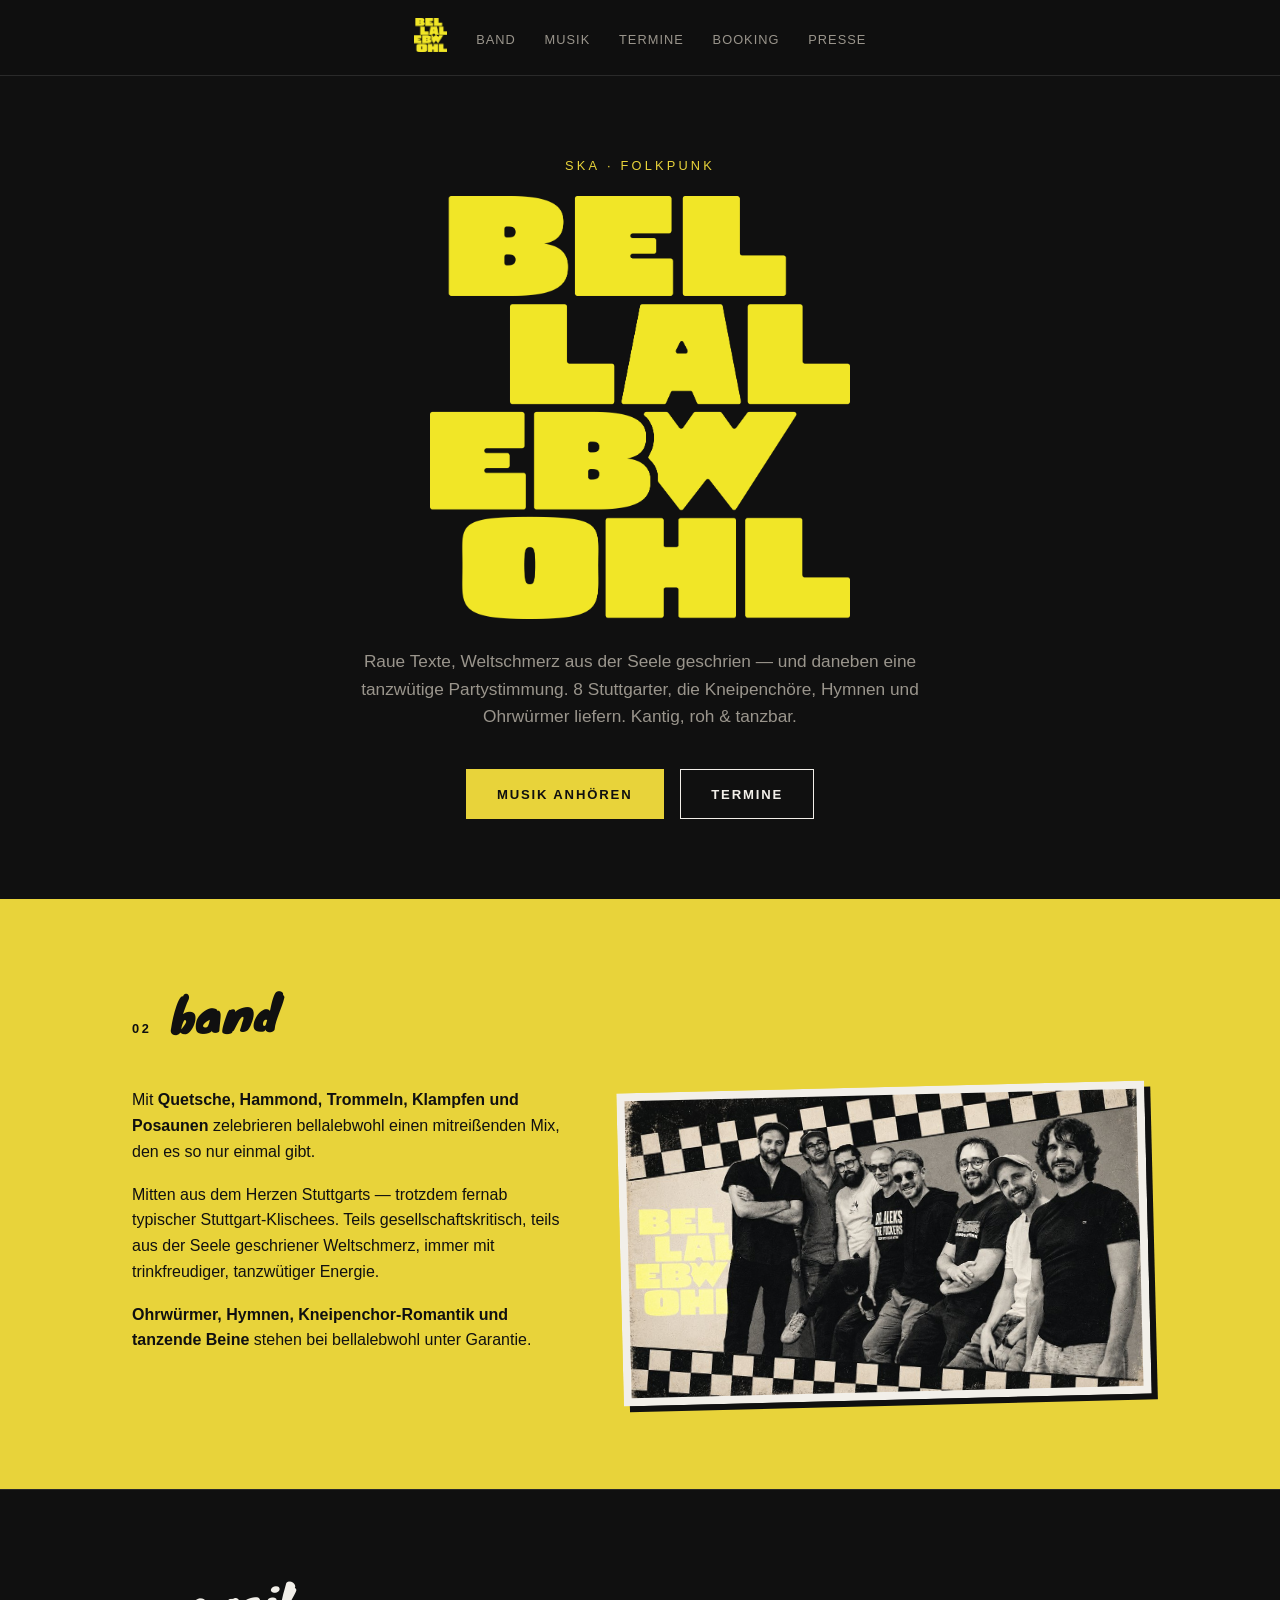
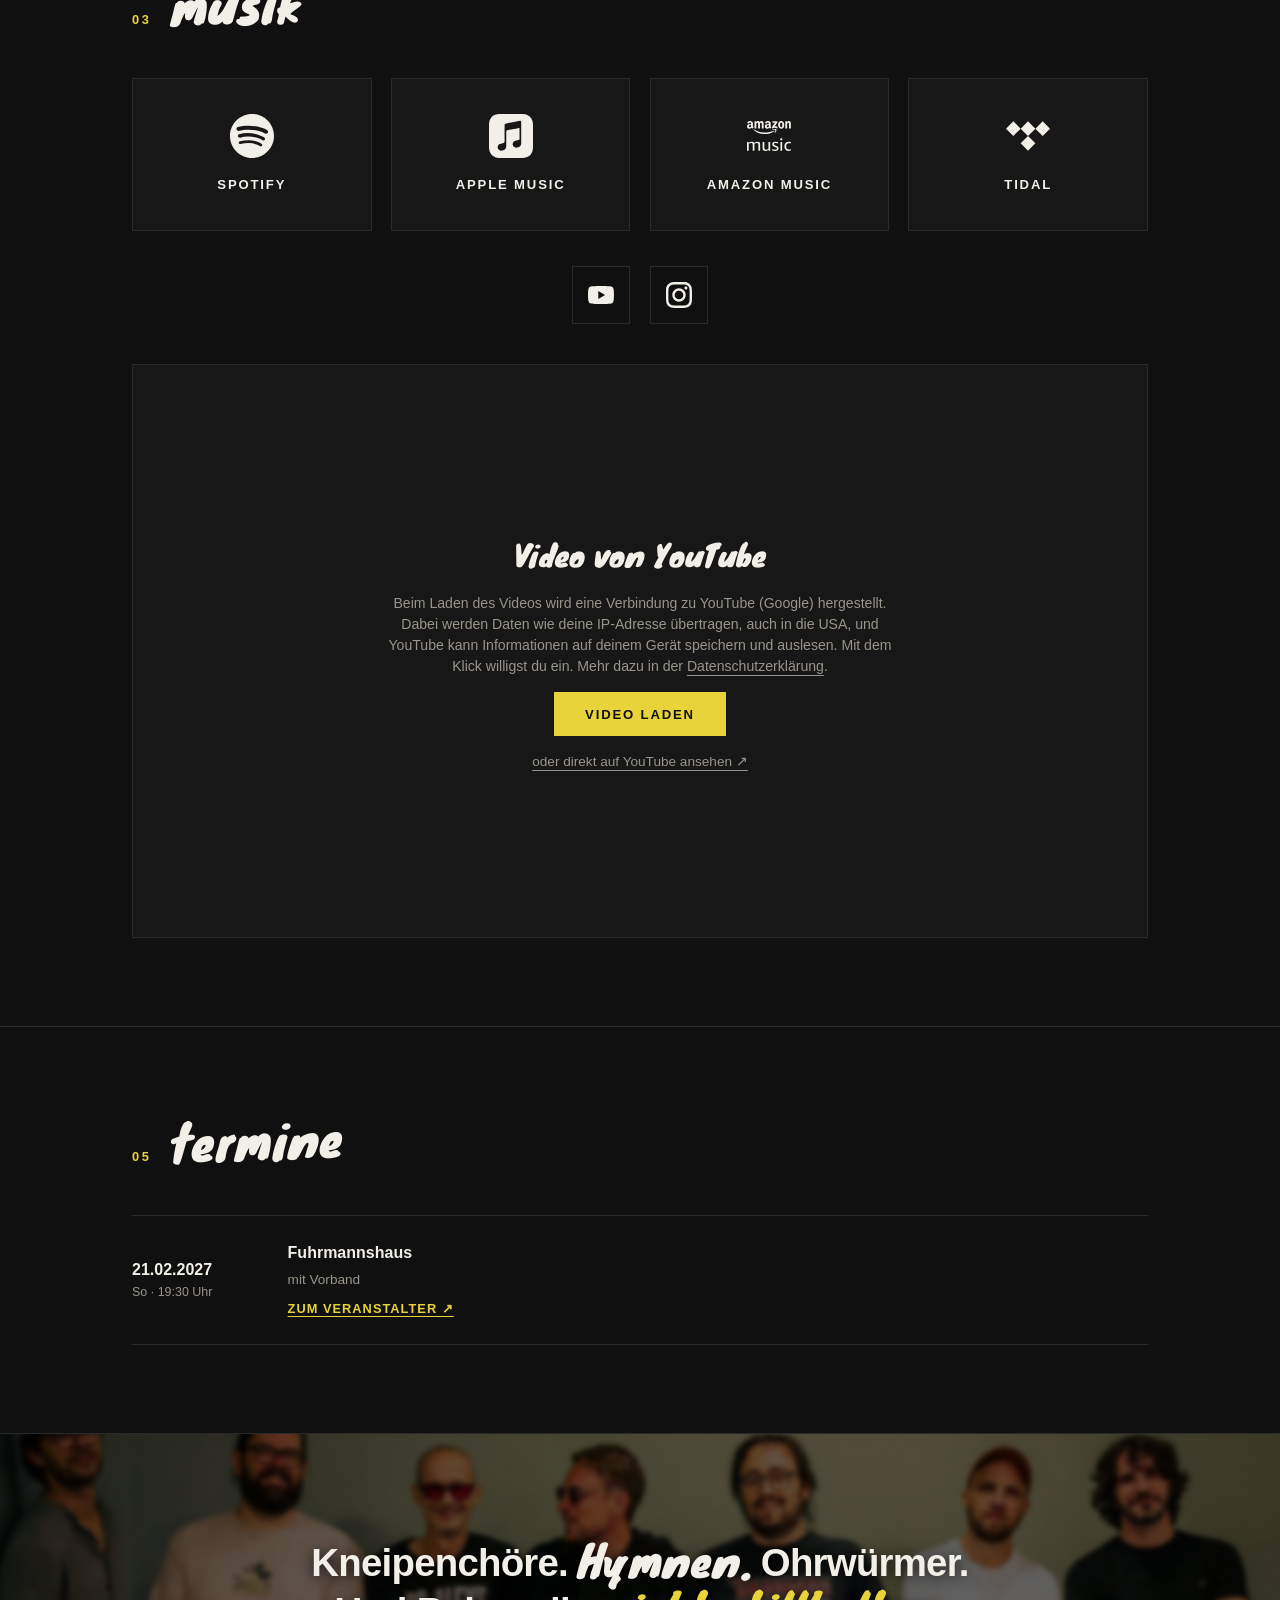
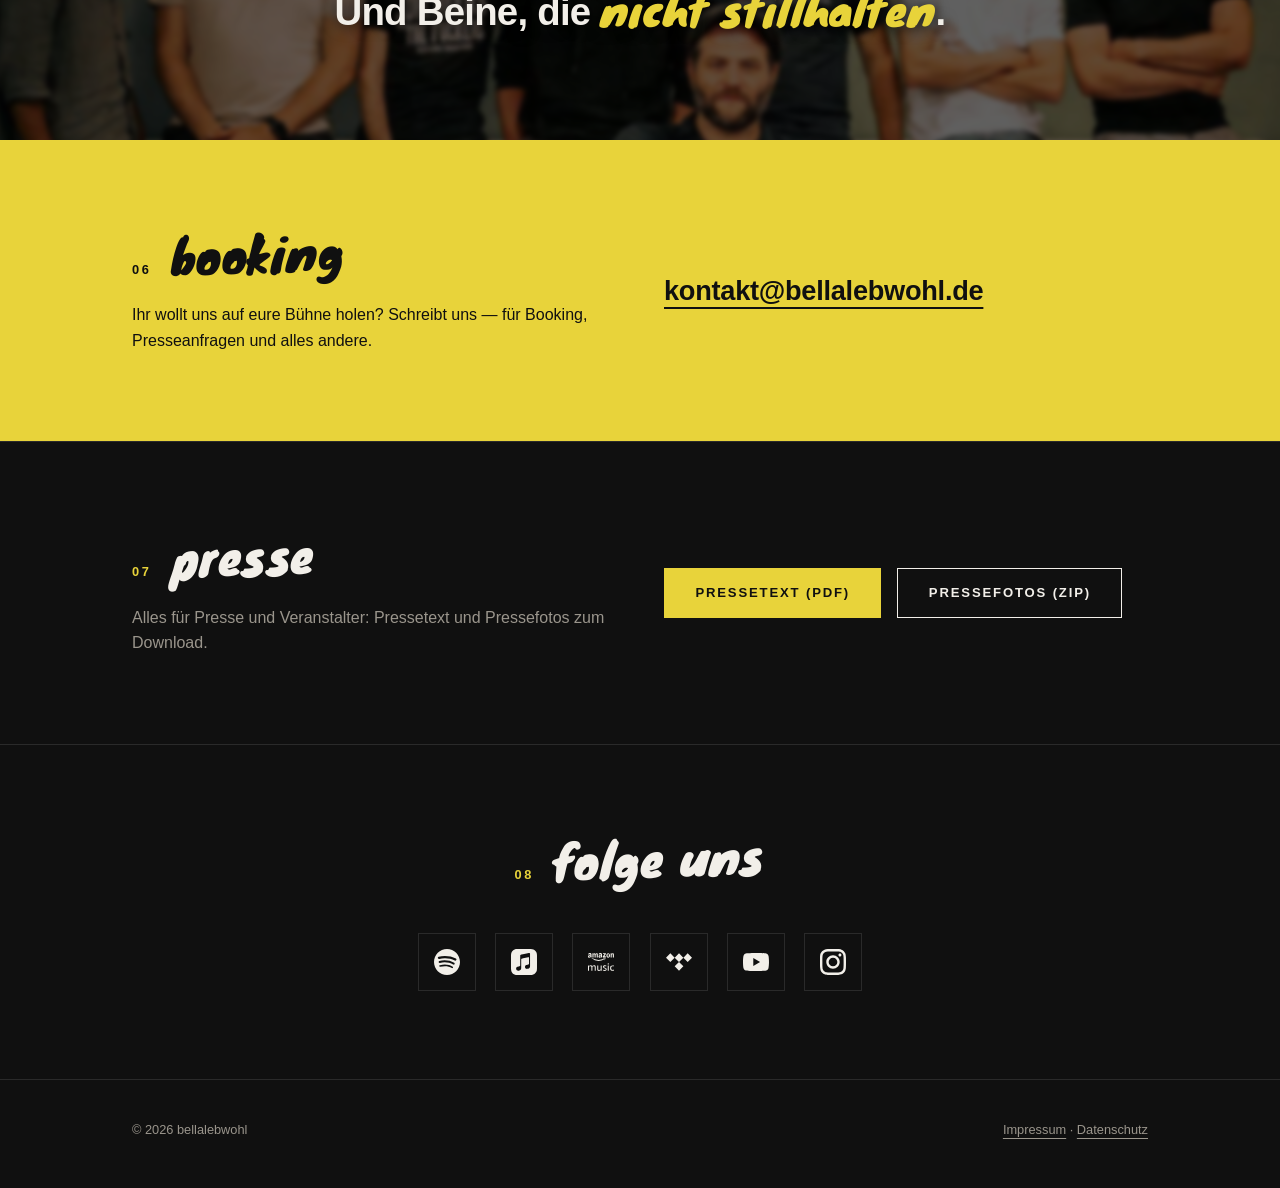
==== commit 113281f0: "Unscharfes Bandfoto hinter dem Zitat Co-Authored-By: Claude Sonnet 5.5 <noreply@anthropic.com> Claud" ====
--- a/index.html
+++ b/index.html
@@ -208,6 +208,16 @@
     background: var(--panel);
     text-align: center;
   }
+  /* Unscharfes Bandfoto hinter dem Zitat: blur = Unschärfe, rgba-Wert = Abdunklung */
+  .statement { position: relative; overflow: hidden; isolation: isolate; }
+  .statement::before, .statement::after { content: ""; position: absolute; pointer-events: none; }
+  .statement::before {
+    inset: -16px; z-index: -2;
+    background: url("zitat-hintergrund.jpg") center 30% / cover no-repeat;
+    filter: blur(2.5px);
+  }
+  .statement::after { inset: 0; z-index: -1; background: rgba(0, 0, 0, .62); }
+  .statement p { text-shadow: 0 2px 14px rgba(0, 0, 0, .75); }
   .statement p {
     font-size: clamp(1.4rem, 4vw, 2.4rem);
     font-weight: 800; letter-spacing: -.02em; line-height: 1.25;
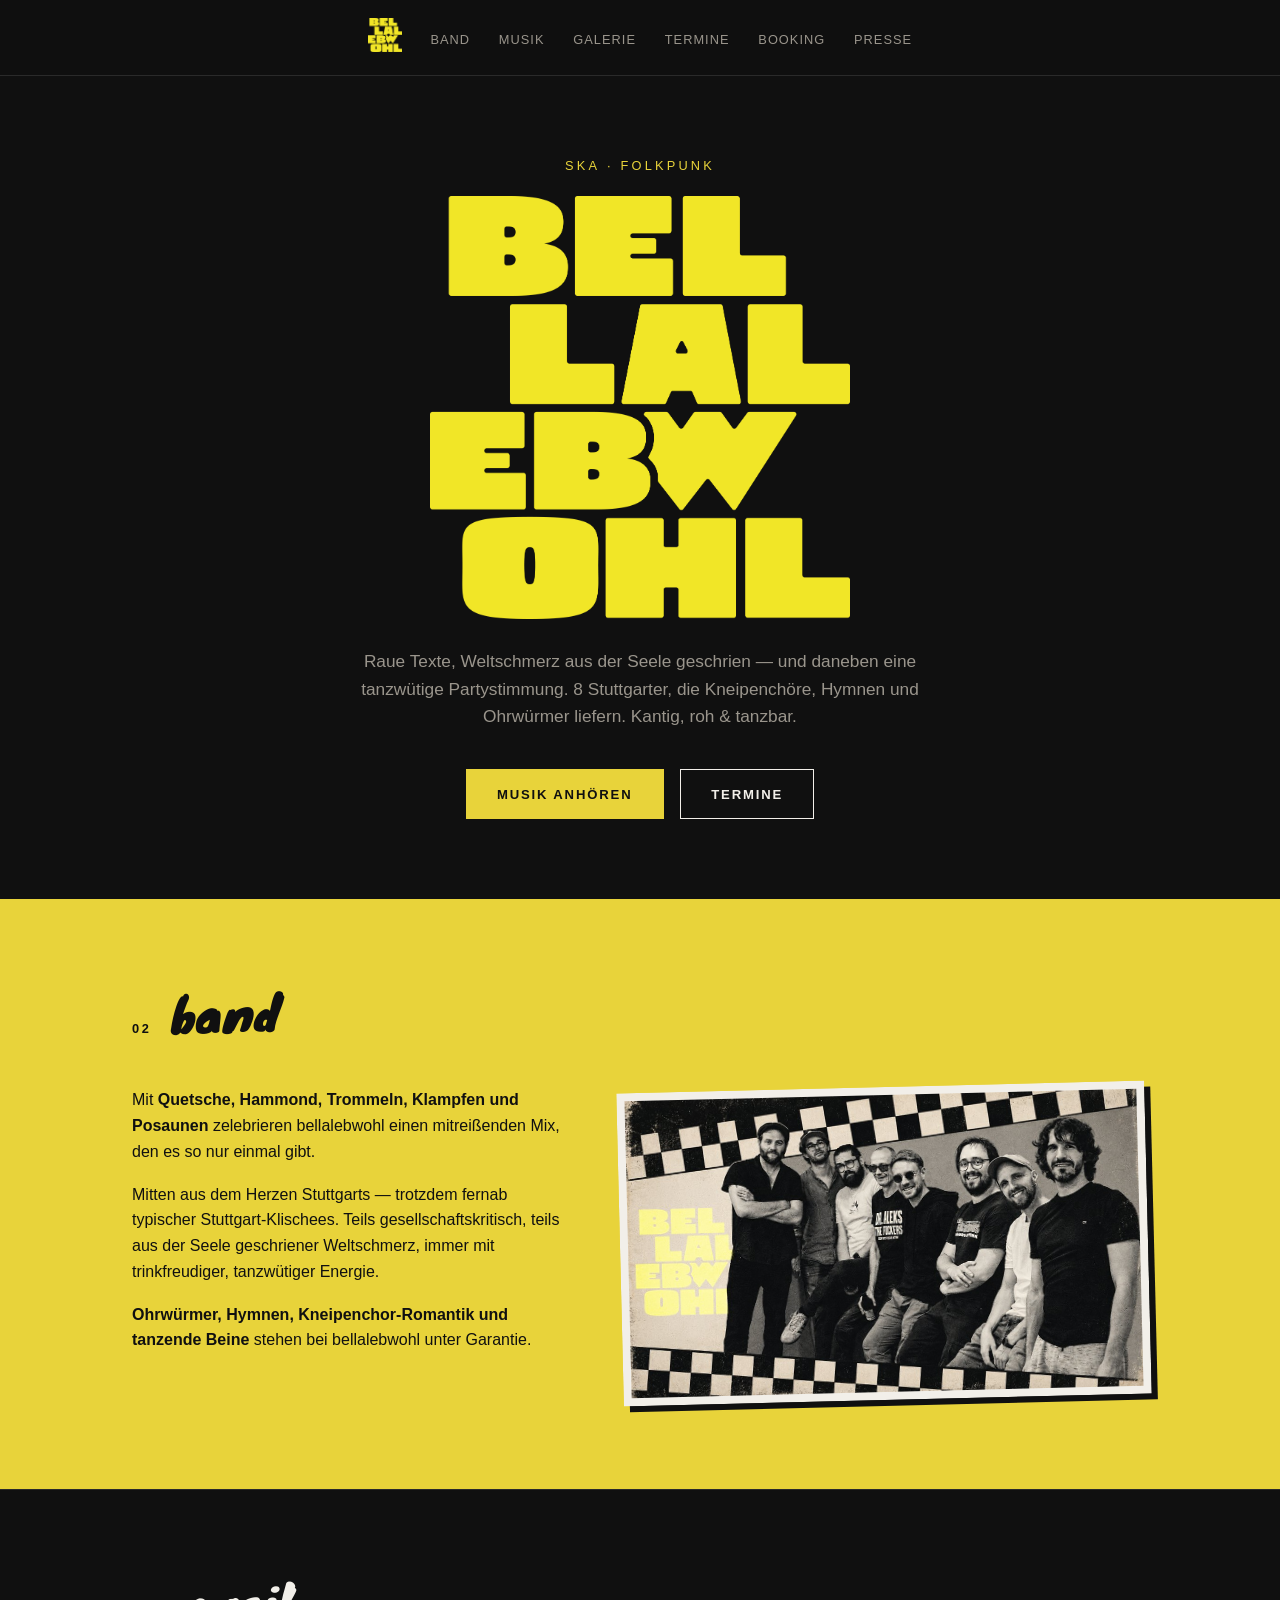
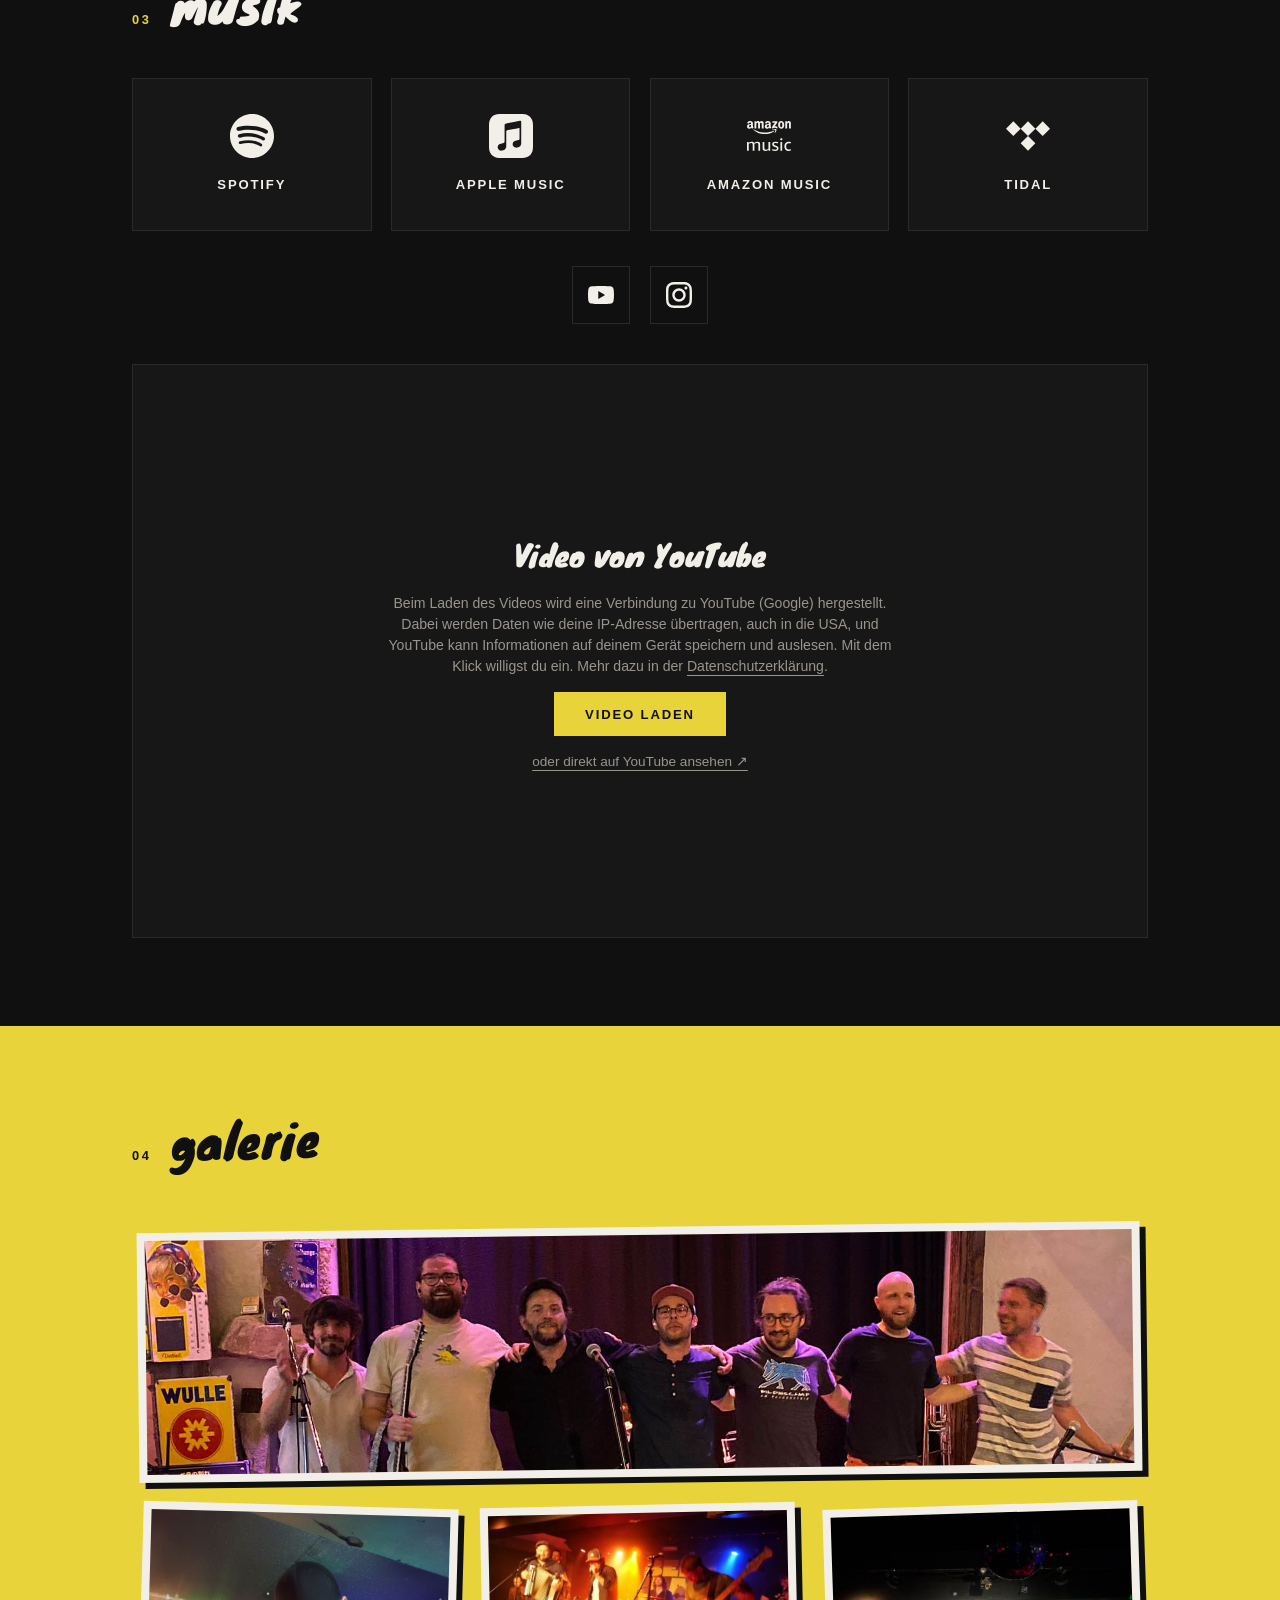
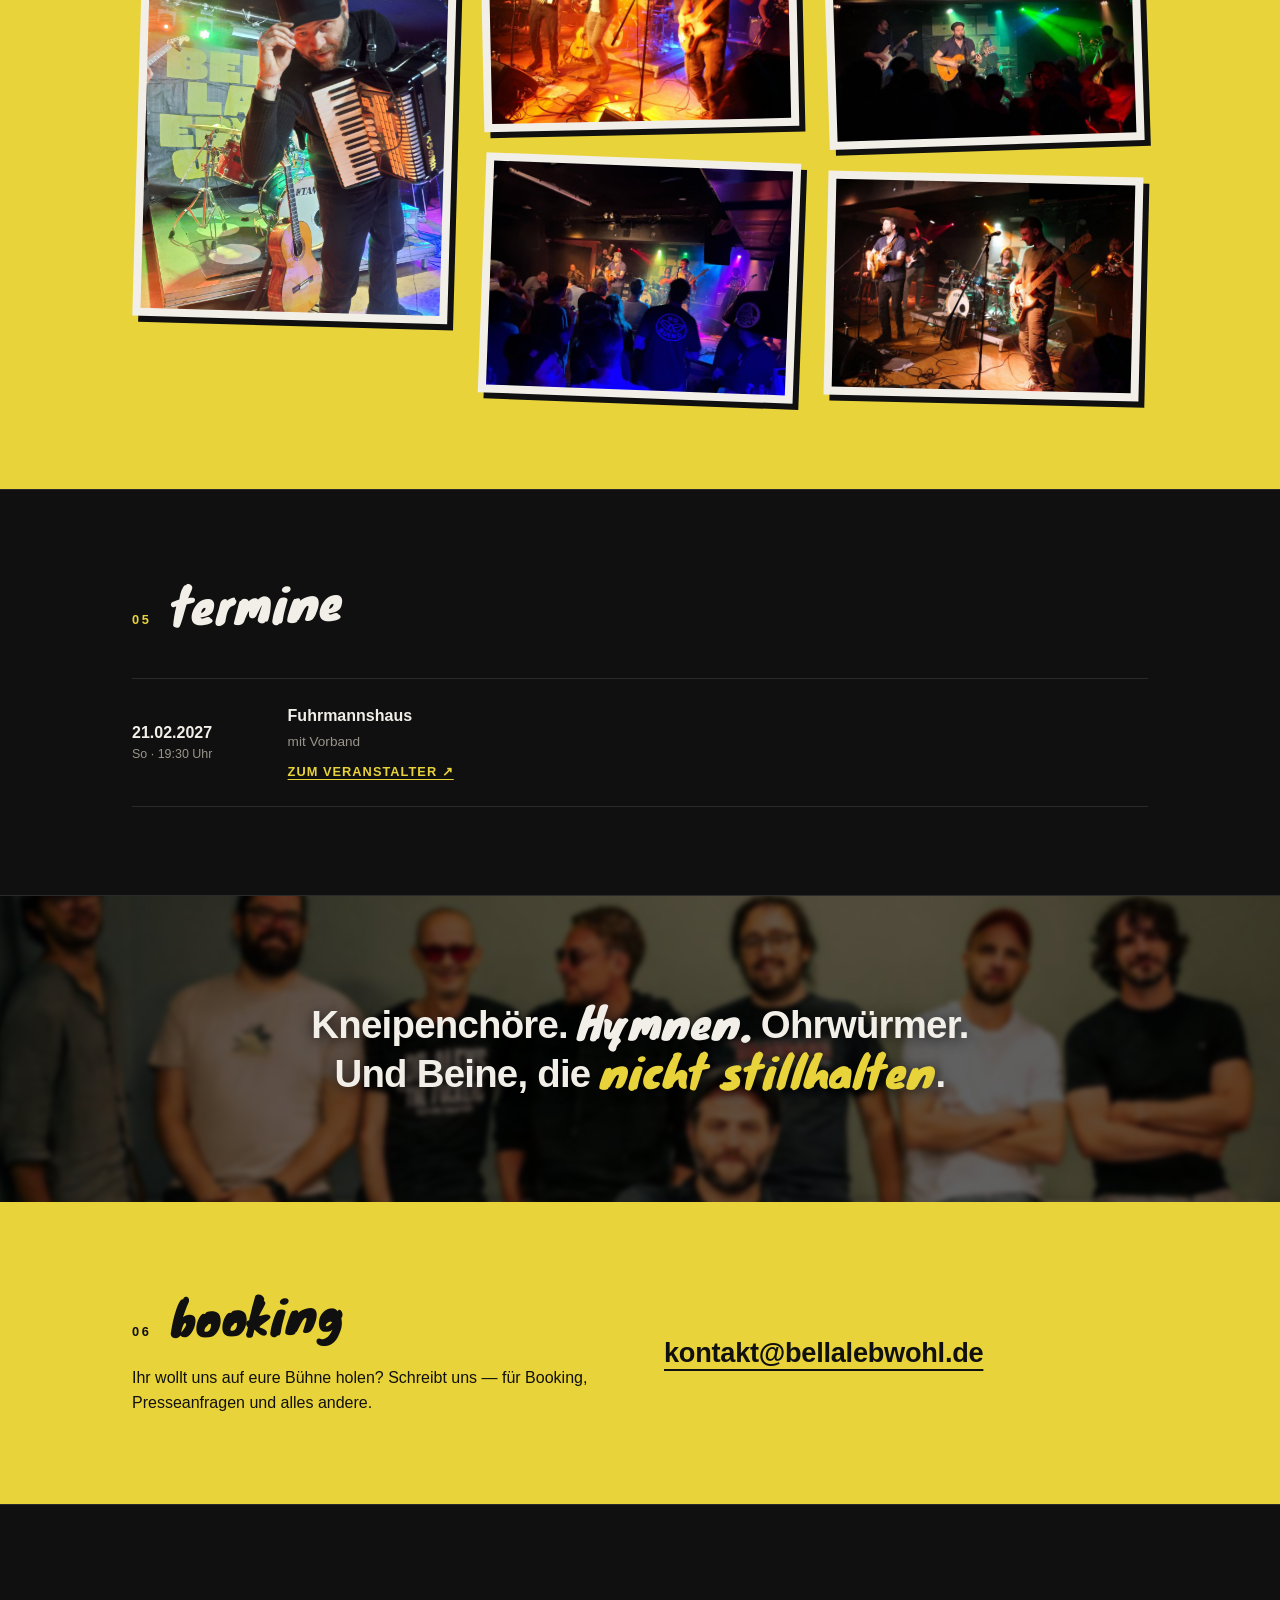
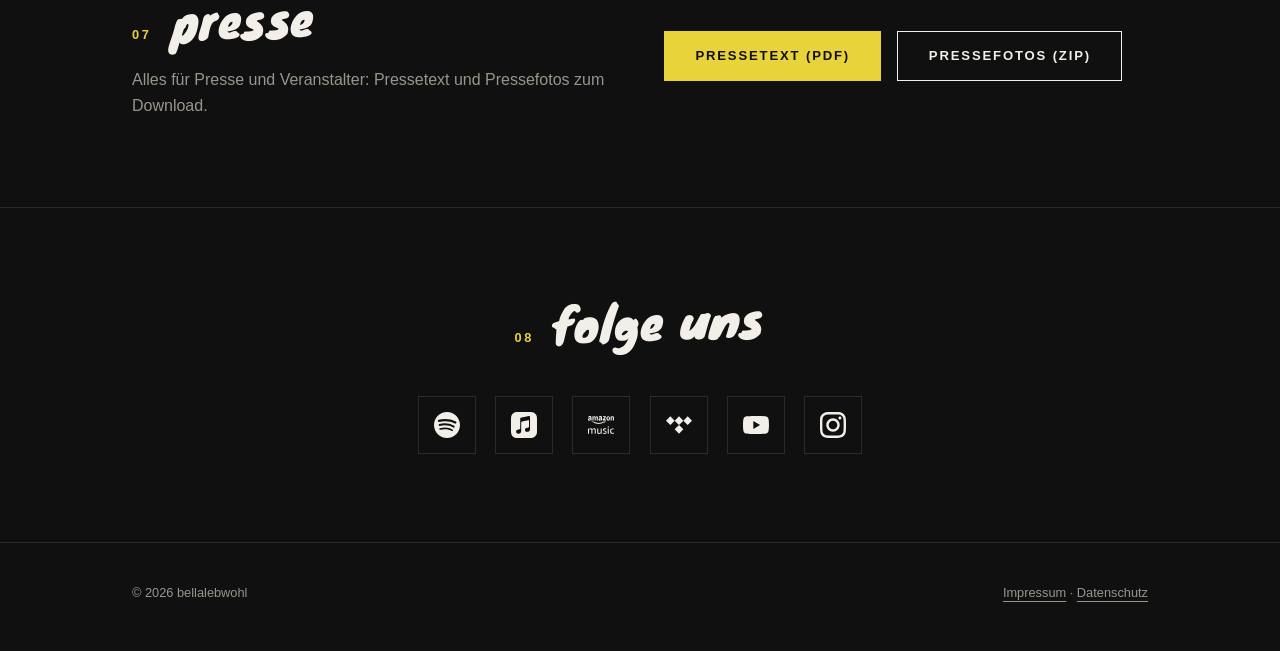
==== commit a4f59294: "Galerie aktiviert, Panoramafoto als erstes Bild Co-Authored-By: Claude Sonnet 5.5 <noreply@anthropic" ====
--- a/index.html
+++ b/index.html
@@ -306,6 +306,7 @@
     outline: none;
   }
   .gallery .shot img { width: 100%; height: auto; display: block; }
+  .gallery .shot.wide { column-span: all; --r: -.7deg; }  /* Panoramafoto über die ganze Breite */
 
   /* Lightbox */
   .lightbox {
@@ -373,6 +374,12 @@
     .nav-logo img { height: 28px; }
     h2 { transform: rotate(-1.2deg); }
   }
+  /* schmale Handys: Menü in einer Zeile halten */
+  @media (max-width: 480px) {
+    .nav ul { gap: .3rem clamp(.2rem, 1.6vw, .5rem); padding: 0 .3rem; }
+    .nav ul a { font-size: clamp(.6rem, 2.75vw, .72rem); letter-spacing: 0; }
+    .nav-logo img { height: 24px; }
+  }
   /* ============================================================
      BEWEGUNG — Einblenden, Zittern, Hover
      Alles wird bei "Bewegung reduzieren" (Betriebssystem) abgeschaltet.
@@ -441,9 +448,7 @@
         <li class="nav-logo"><a href="#" aria-label="bellalebwohl – nach oben"><img src="logo.png" alt="" width="34" height="34" /></a></li>
         <li><a href="#band">Band</a></li>
         <li><a href="#musik">Musik</a></li>
-        <!-- Galerie derzeit verborgen; zum Aktivieren diese Zeile wieder einkommentieren:
         <li><a href="#galerie">Galerie</a></li>
-        -->
         <li><a href="#termine">Termine</a></li>
         <li><a href="#kontakt">Booking</a></li>
         <li><a href="#presse">Presse</a></li>
@@ -540,17 +545,17 @@
   </section>
 
 <!-- ============================================================
-     04 GALERIE — 6 Fotos (DERZEIT VERBORGEN: zum Anzeigen hidden an der Sektion entfernen + Nav-Link einkommentieren)
+     04 GALERIE — 6 Fotos (zum Verbergen "hidden" an die Sektion schreiben + Nav-Link auskommentieren)
      Foto tauschen: Datei galerie1.jpg ... galerie6.jpg auf GitHub
      hochladen (Add file → Upload files) und die alte Datei ersetzen.
      Fehlt eine Datei, wird die Box automatisch ausgeblendet.
      Die Fotos dürfen Hoch- oder Querformat sein, nichts wird beschnitten.
      ============================================================ -->
-<section id="galerie" class="yellow" hidden>
+<section id="galerie" class="yellow">
     <div class="container">
       <div class="sec-head"><span class="sec-num">04</span><h2>galerie</h2></div>
       <div class="gallery">
-        <figure class="shot" tabindex="0" role="button" aria-label="Foto 1 vergrößern"><img src="galerie1.jpg" alt="bellalebwohl Galerie 1" onerror="this.parentNode.style.display='none'" /></figure>
+        <figure class="shot wide" tabindex="0" role="button" aria-label="Foto 1 vergrößern"><img src="galerie1.jpg" alt="bellalebwohl Galerie 1" onerror="this.parentNode.style.display='none'" /></figure>
         <figure class="shot" tabindex="0" role="button" aria-label="Foto 2 vergrößern"><img src="galerie2.jpg" alt="bellalebwohl Galerie 2" onerror="this.parentNode.style.display='none'" /></figure>
         <figure class="shot" tabindex="0" role="button" aria-label="Foto 3 vergrößern"><img src="galerie3.jpg" alt="bellalebwohl Galerie 3" onerror="this.parentNode.style.display='none'" /></figure>
         <figure class="shot" tabindex="0" role="button" aria-label="Foto 4 vergrößern"><img src="galerie4.jpg" alt="bellalebwohl Galerie 4" onerror="this.parentNode.style.display='none'" /></figure>
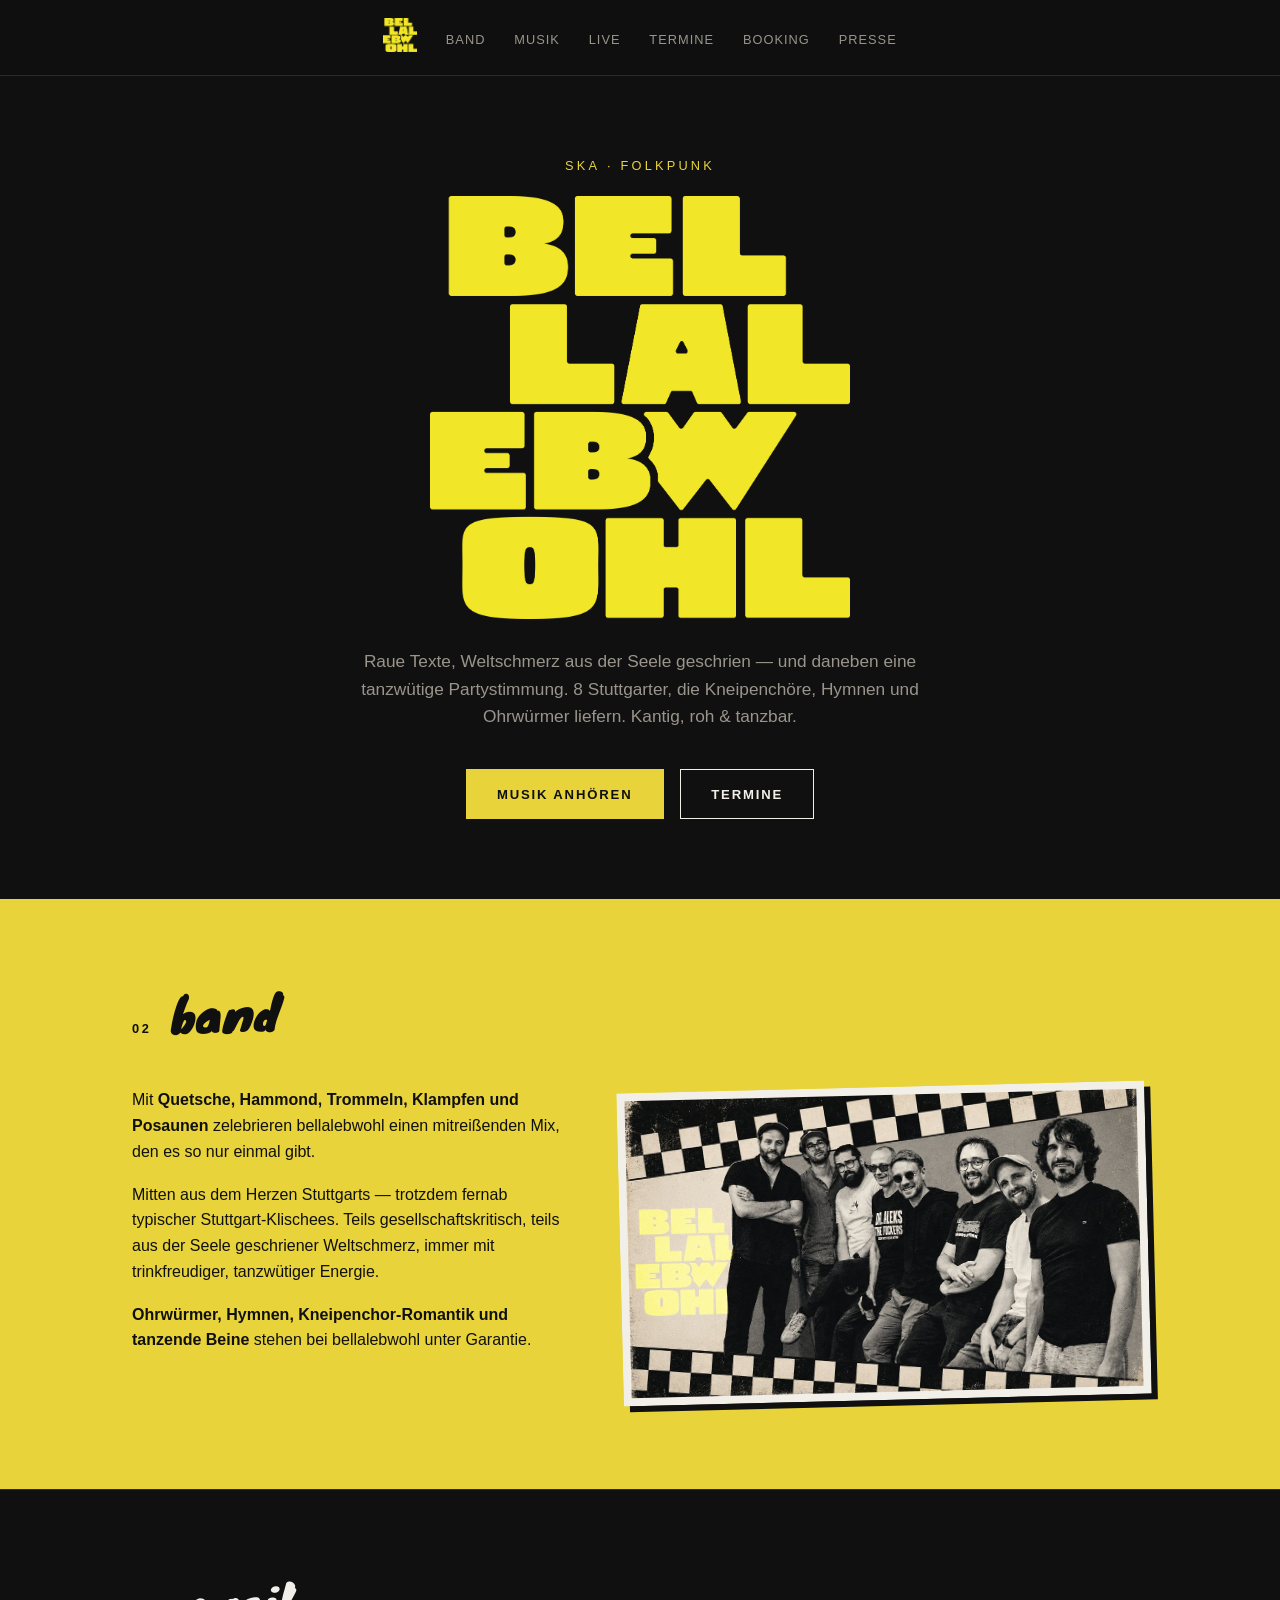
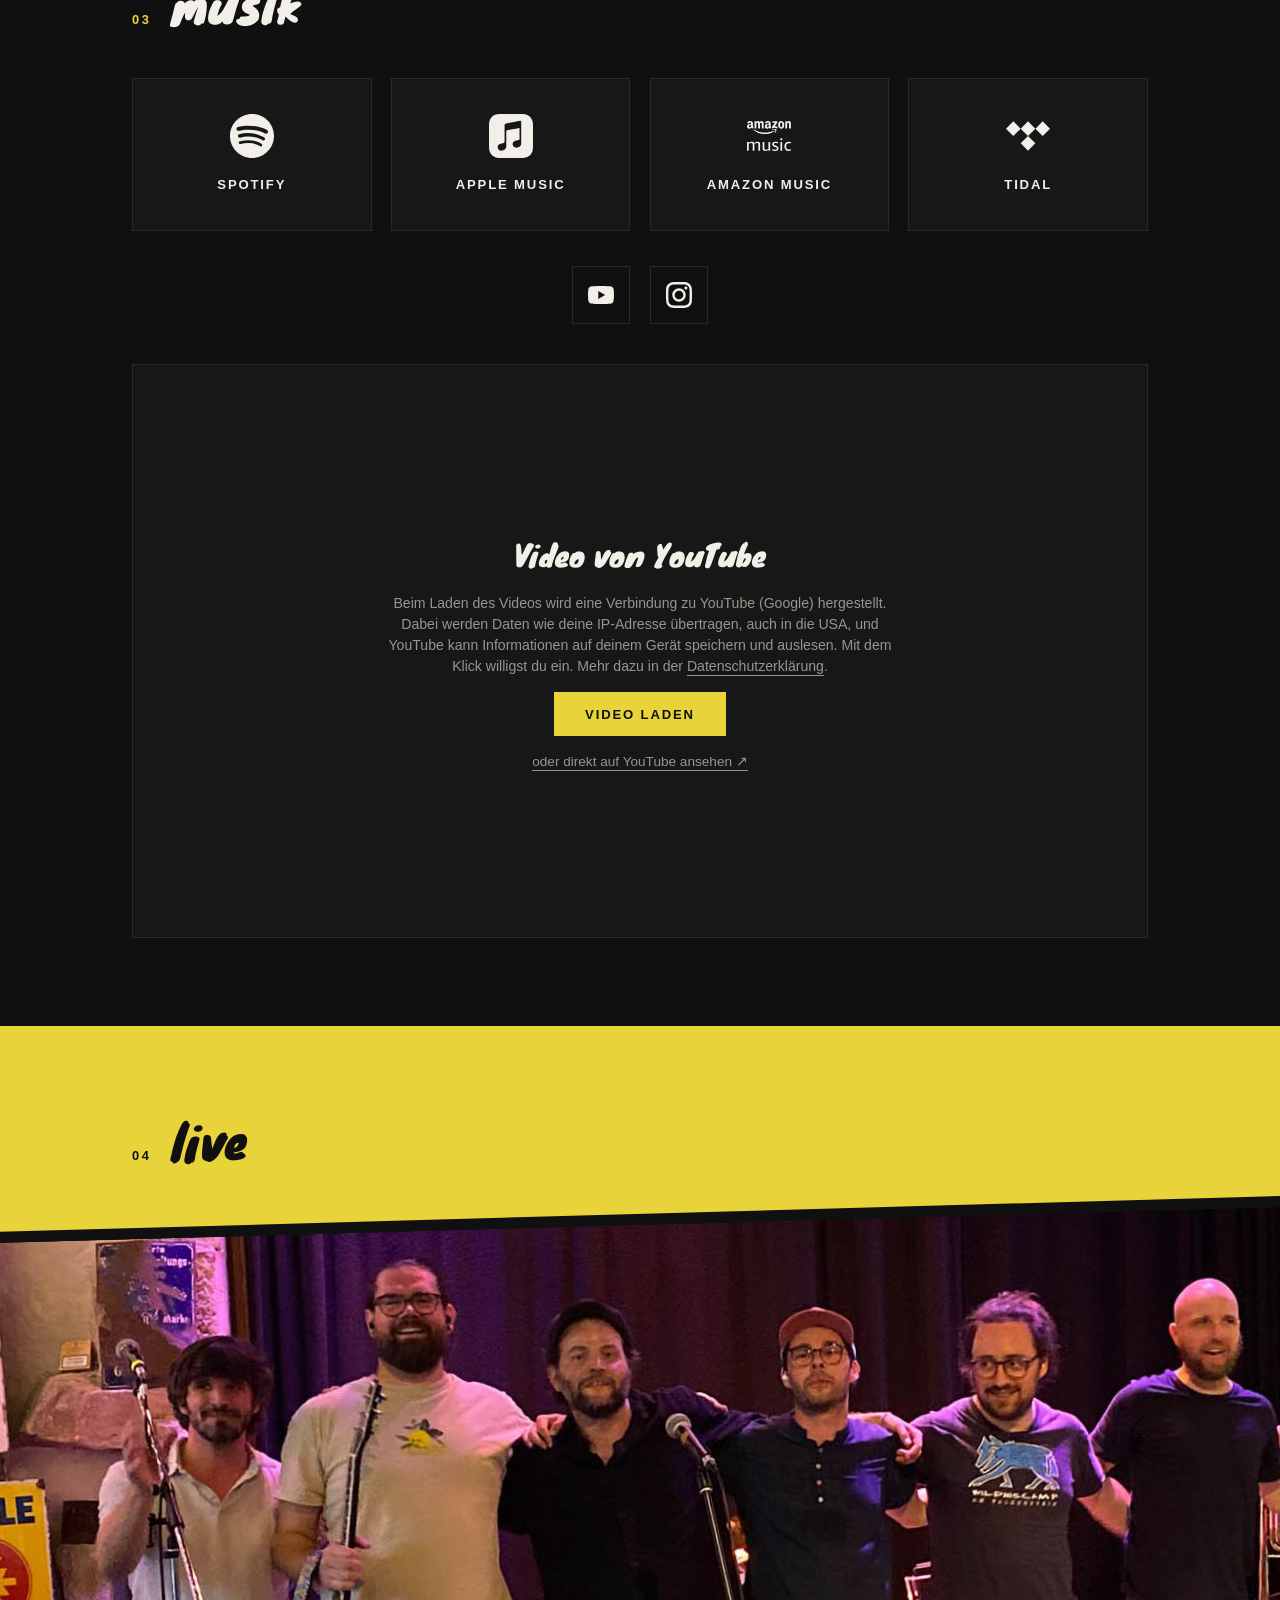
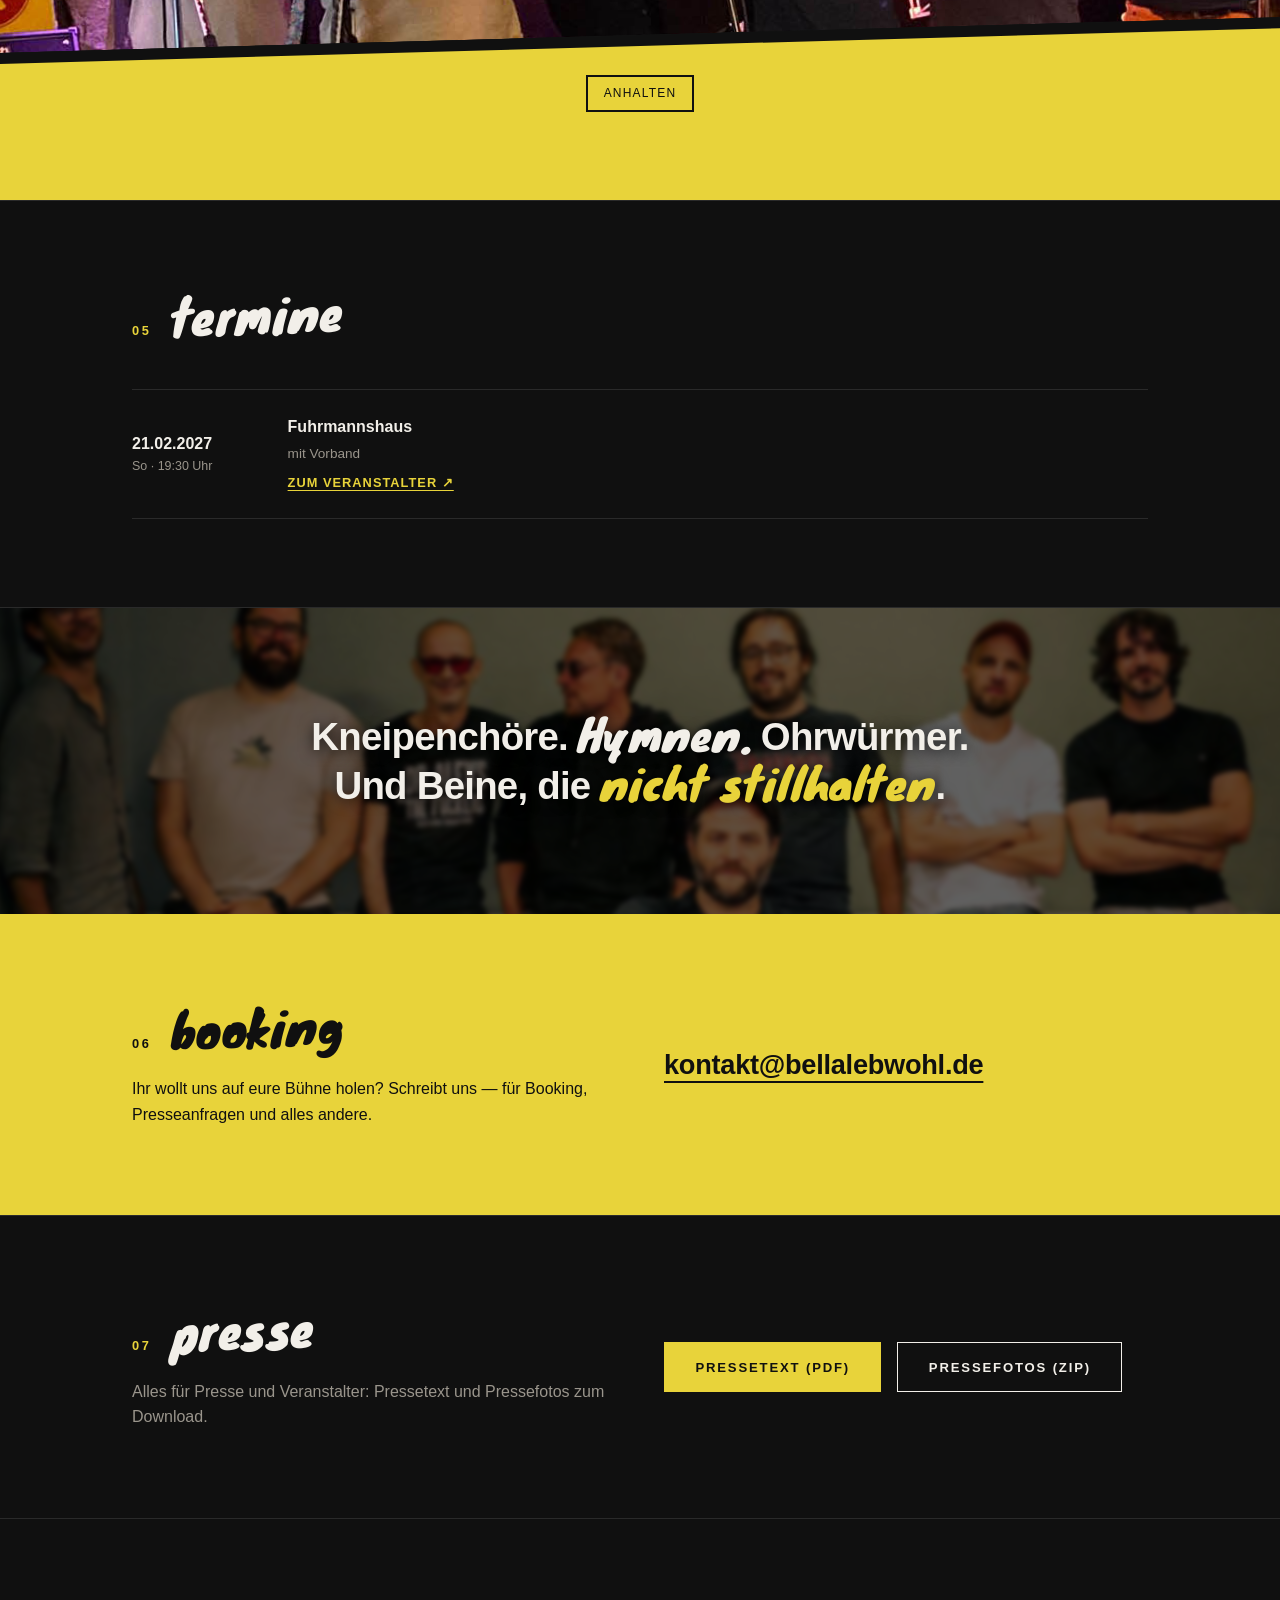
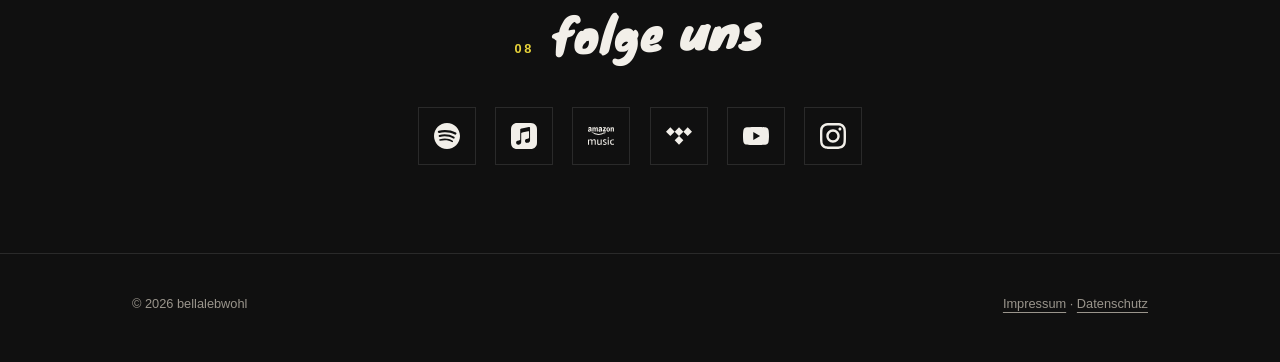
==== commit 8b17efa9: "Galerie als laufender Filmstreifen "live" Co-Authored-By: Claude Sonnet 5.5 <noreply@anthropic.com> " ====
--- a/index.html
+++ b/index.html
@@ -279,35 +279,17 @@
     .video-consent .btn { padding: .55rem 1.3rem; }
   }
 
-  /* ---------- galerie ---------- */
-  /* Collage: Fotos behalten ihr Format, sitzen versetzt und leicht schräg */
-  .gallery { column-count: 3; column-gap: 1.8rem; padding: .8rem .4rem 0; }
-  .gallery .shot {
-    --r: 0deg;
-    display: block; break-inside: avoid;
-    margin: 0 0 1.8rem;
-    background: var(--ink);            /* "Papierrand" um jedes Foto */
-    padding: .5rem;
-    box-shadow: 6px 6px 0 #101010;     /* harter Schatten, kantig & roh */
-    transform: rotate(var(--r));
-    transition: transform .22s ease, box-shadow .22s ease;
-    cursor: zoom-in;
-  }
-  .gallery .shot:nth-child(6n+1) { --r: -2.2deg; }
-  .gallery .shot:nth-child(6n+2) { --r:  1.6deg; }
-  .gallery .shot:nth-child(6n+3) { --r: -1.2deg; }
-  .gallery .shot:nth-child(6n+4) { --r:  2.1deg; }
-  .gallery .shot:nth-child(6n+5) { --r: -1.8deg; }
-  .gallery .shot:nth-child(6n+6) { --r:  1.3deg; }
-  .gallery .shot:hover, .gallery .shot:focus-visible {
-    transform: rotate(0deg) scale(1.04);
-    box-shadow: 10px 10px 0 #101010;
-    position: relative; z-index: 2;
-    outline: none;
-  }
-  .gallery .shot img { width: 100%; height: auto; display: block; }
-  .gallery .shot.wide { column-span: all; --r: -.7deg; }  /* Panoramafoto über die ganze Breite */
-
+  /* ---------- live: laufender Filmstreifen ---------- */
+  #galerie { overflow: hidden; }
+  .film-band { margin: 1.6rem -2vw 0; rotate: -1.6deg; background: #101010; padding: .7rem 0; }
+  .gallery { display: flex; gap: .7rem; overflow-x: auto; scrollbar-width: none; cursor: grab; }
+  .gallery::-webkit-scrollbar { display: none; }
+  .gallery figure { flex: none; margin: 0; height: clamp(220px, 32vw, 420px); cursor: zoom-in; overflow: hidden; }
+  .gallery figure img { height: 100%; width: auto; max-width: none; display: block; transition: scale .35s ease; }
+  .gallery figure:hover img { scale: 1.04; }
+  .gallery .shot:focus-visible { outline: 3px solid var(--accent); outline-offset: -3px; }
+  .film-toggle { display: block; margin: 1.8rem auto 0; background: none; border: 2px solid #101010; color: #101010;
+    font: inherit; font-size: .75rem; letter-spacing: .1em; text-transform: uppercase; padding: .45rem 1rem; cursor: pointer; }
   /* Lightbox */
   .lightbox {
     position: fixed; inset: 0; z-index: 100;
@@ -327,7 +309,7 @@
   .lightbox .lb-prev  { left: .4rem;  top: 50%; transform: translateY(-50%); }
   .lightbox .lb-next  { right: .4rem; top: 50%; transform: translateY(-50%); }
   @media (prefers-reduced-motion: reduce) {
-    .gallery .shot { transition: none; }
+    .gallery figure img { transition: none; }
   }
 
   /* ---------- folge uns ---------- */
@@ -358,8 +340,6 @@
   .yellow .mail-big:hover { color: #101010; opacity: .7; }
 
   @media (max-width: 760px) {
-    .gallery { column-count: 2; column-gap: 1.2rem; padding: .5rem .3rem 0; }
-    .gallery .shot { margin-bottom: 1.2rem; padding: .35rem; box-shadow: 4px 4px 0 #101010; }
     .bandphoto { padding: .35rem; box-shadow: 4px 4px 0 #101010; }
     .lightbox { padding: 1rem; }
     .two-col, .contact-inner { grid-template-columns: 1fr; gap: 1.5rem; }
@@ -448,7 +428,7 @@
         <li class="nav-logo"><a href="#" aria-label="bellalebwohl – nach oben"><img src="logo.png" alt="" width="34" height="34" /></a></li>
         <li><a href="#band">Band</a></li>
         <li><a href="#musik">Musik</a></li>
-        <li><a href="#galerie">Galerie</a></li>
+        <li><a href="#galerie">Live</a></li>
         <li><a href="#termine">Termine</a></li>
         <li><a href="#kontakt">Booking</a></li>
         <li><a href="#presse">Presse</a></li>
@@ -553,9 +533,11 @@
      ============================================================ -->
 <section id="galerie" class="yellow">
     <div class="container">
-      <div class="sec-head"><span class="sec-num">04</span><h2>galerie</h2></div>
+      <div class="sec-head"><span class="sec-num">04</span><h2>live</h2></div>
+    </div>
+    <div class="film-band">
       <div class="gallery">
-        <figure class="shot wide" tabindex="0" role="button" aria-label="Foto 1 vergrößern"><img src="galerie1.jpg" alt="bellalebwohl Galerie 1" onerror="this.parentNode.style.display='none'" /></figure>
+        <figure class="shot" tabindex="0" role="button" aria-label="Foto 1 vergrößern"><img src="galerie1.jpg" alt="bellalebwohl Galerie 1" onerror="this.parentNode.style.display='none'" /></figure>
         <figure class="shot" tabindex="0" role="button" aria-label="Foto 2 vergrößern"><img src="galerie2.jpg" alt="bellalebwohl Galerie 2" onerror="this.parentNode.style.display='none'" /></figure>
         <figure class="shot" tabindex="0" role="button" aria-label="Foto 3 vergrößern"><img src="galerie3.jpg" alt="bellalebwohl Galerie 3" onerror="this.parentNode.style.display='none'" /></figure>
         <figure class="shot" tabindex="0" role="button" aria-label="Foto 4 vergrößern"><img src="galerie4.jpg" alt="bellalebwohl Galerie 4" onerror="this.parentNode.style.display='none'" /></figure>
@@ -563,6 +545,7 @@
         <figure class="shot" tabindex="0" role="button" aria-label="Foto 6 vergrößern"><img src="galerie6.jpg" alt="bellalebwohl Galerie 6" onerror="this.parentNode.style.display='none'" /></figure>
       </div>
     </div>
+    <button class="film-toggle" type="button" hidden>Anhalten</button>
   </section>
 
 <!-- Lightbox: Klick auf ein Galeriefoto zeigt es groß -->
@@ -884,5 +867,46 @@
     if (location.protocol.indexOf("http") === 0) history.replaceState(null, "", location.pathname + location.search);
   });
 </script>
+<script>
+  /* Filmstreifen: läuft von selbst, hält bei Maus, Finger oder Tastatur an */
+  (function () {
+    var streifen = document.querySelector(".gallery"), knopf = document.querySelector(".film-toggle");
+    if (!streifen || matchMedia("(prefers-reduced-motion: reduce)").matches) return;
+    var TEMPO = 40; /* Pixel pro Sekunde */
+    var originale = [].slice.call(streifen.querySelectorAll(".shot"));
+    if (!originale.length) return;
+    /* Kopien hinten anhängen, damit der Streifen endlos läuft */
+    var kopien = originale.map(function (o) {
+      var k = o.cloneNode(true);
+      k.classList.remove("shot");
+      ["tabindex", "role", "aria-label"].forEach(function (a) { k.removeAttribute(a); });
+      k.setAttribute("aria-hidden", "true");
+      k.addEventListener("click", function () { o.click(); });
+      return streifen.appendChild(k);
+    });
+    var pos = 0, vorher = 0, maus = false, finger = false, aus = false, weiterAb = 0;
+    streifen.addEventListener("pointerenter", function (e) { if (e.pointerType === "mouse") maus = true; });
+    streifen.addEventListener("pointerleave", function () { maus = false; });
+    streifen.addEventListener("touchstart", function () { finger = true; }, { passive: true });
+    ["touchend", "touchcancel"].forEach(function (n) {
+      streifen.addEventListener(n, function () { finger = false; weiterAb = performance.now() + 2500; });
+    });
+    knopf.hidden = false;
+    knopf.addEventListener("click", function () { aus = !aus; knopf.textContent = aus ? "Abspielen" : "Anhalten"; });
+    function schritt(t) {
+      var dt = Math.min(t - (vorher || t), 100) / 1000; vorher = t;
+      var offen = document.querySelector(".lightbox.open");
+      if (Math.abs(streifen.scrollLeft - pos) > 2) pos = streifen.scrollLeft; /* selbst gescrollt */
+      if (!maus && !finger && !aus && !offen && t > weiterAb && !streifen.contains(document.activeElement)) {
+        var runde = kopien[0].offsetLeft - originale[0].offsetLeft;
+        pos += TEMPO * dt;
+        if (runde > 0 && pos >= runde) pos -= runde;
+        streifen.scrollLeft = pos;
+      }
+      requestAnimationFrame(schritt);
+    }
+    requestAnimationFrame(schritt);
+  })();
+</script>
 </body>
 </html>
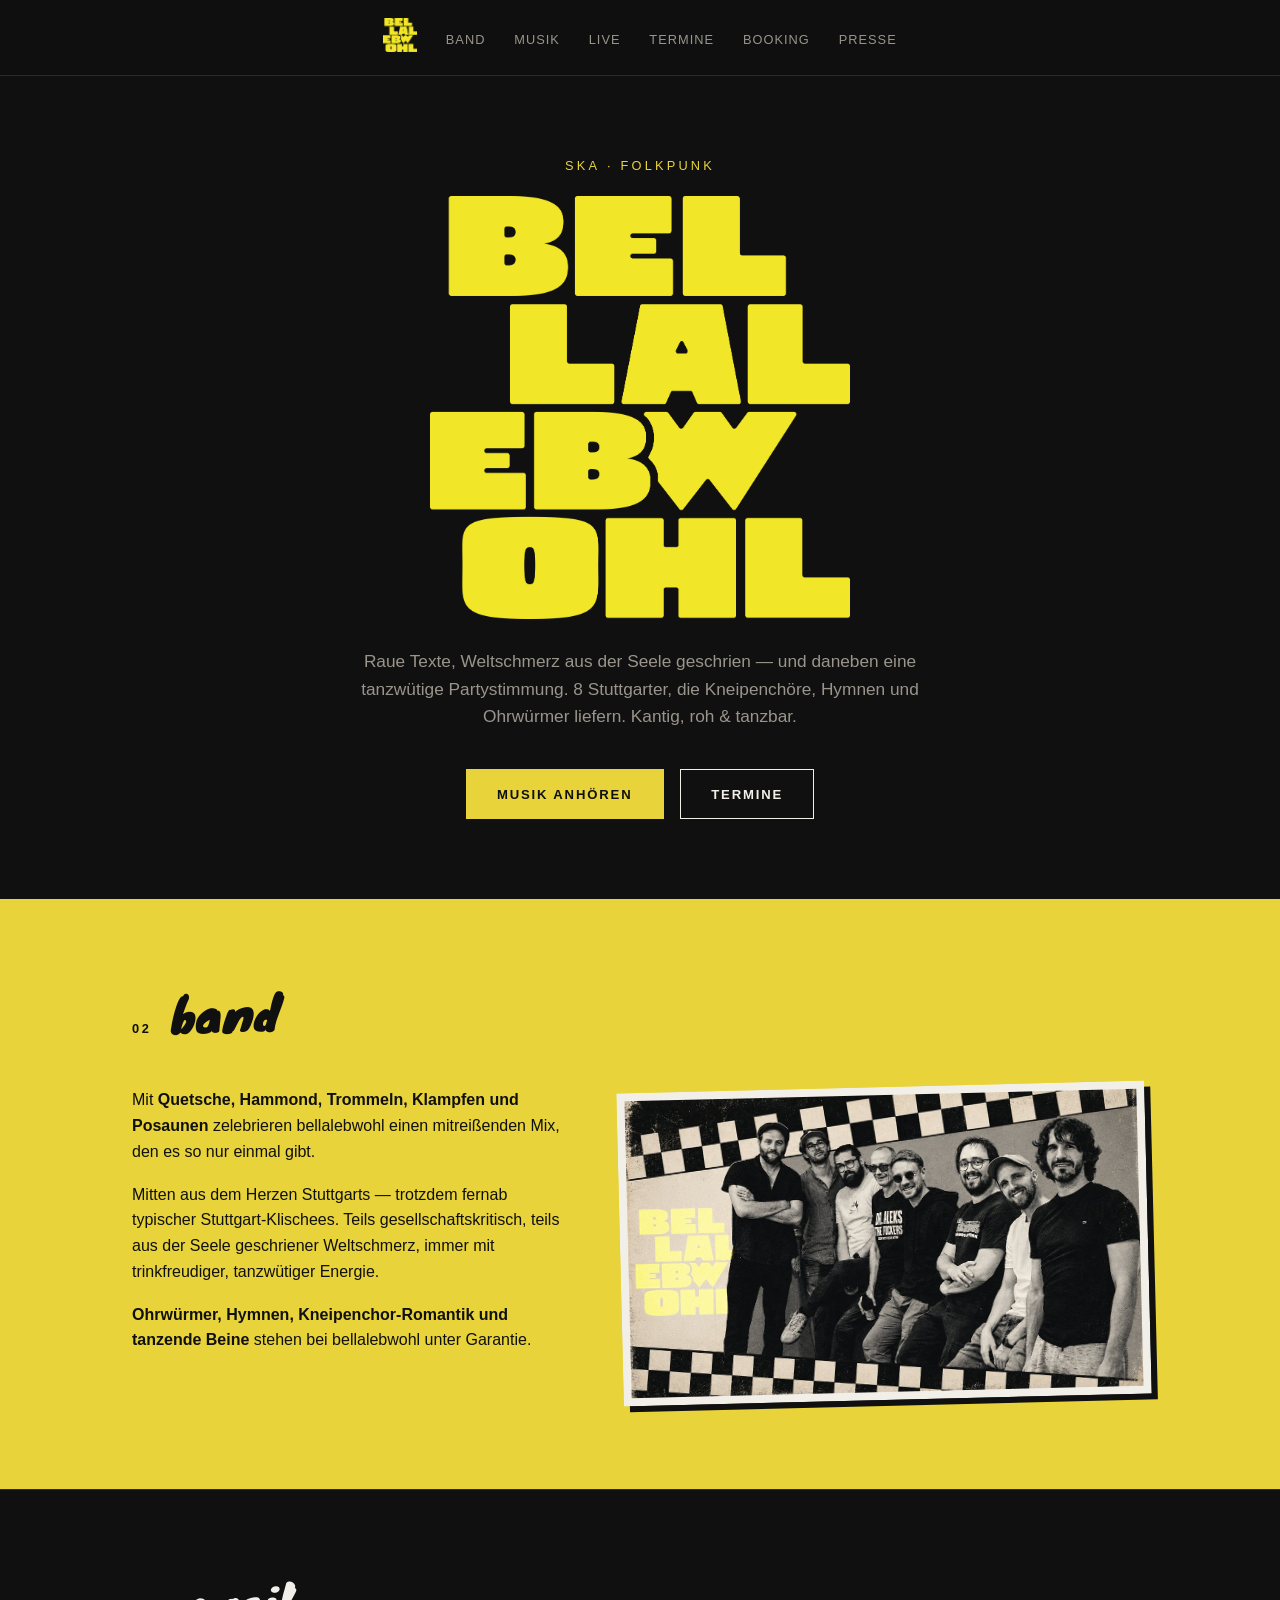
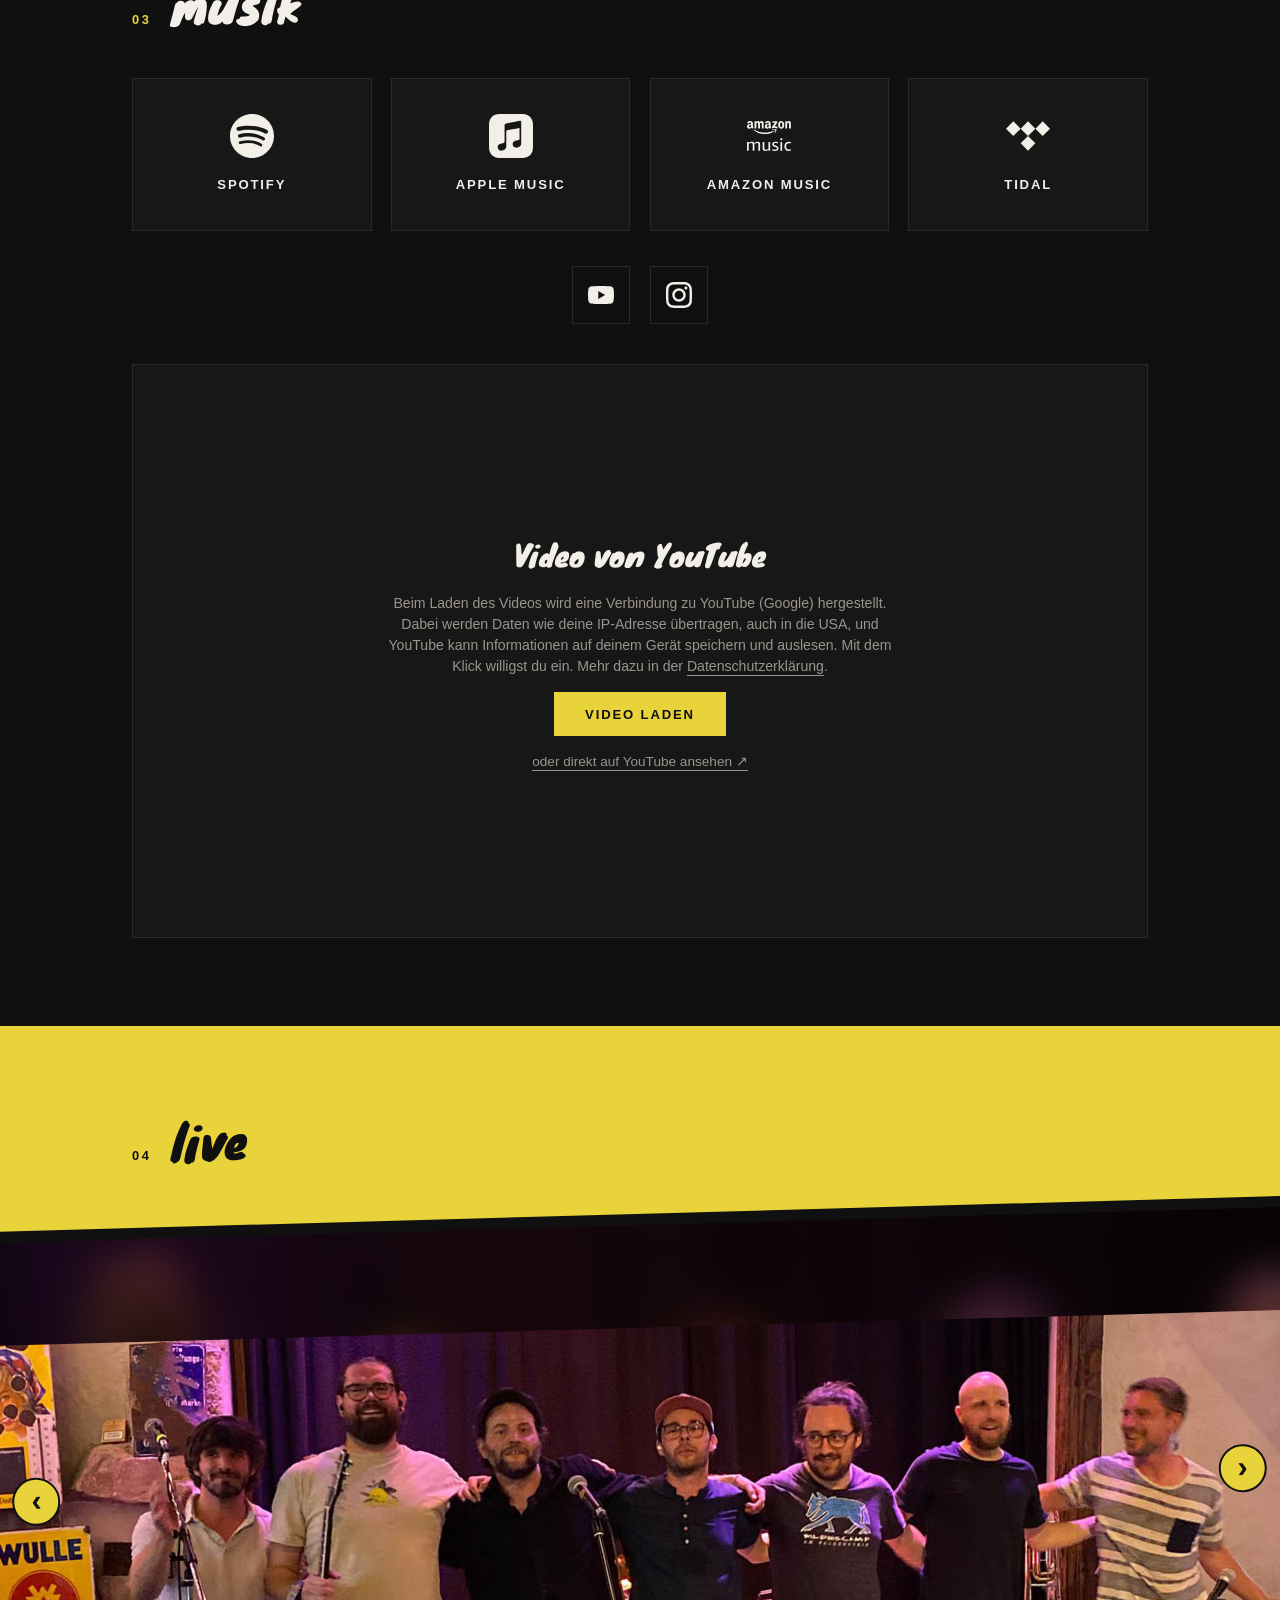
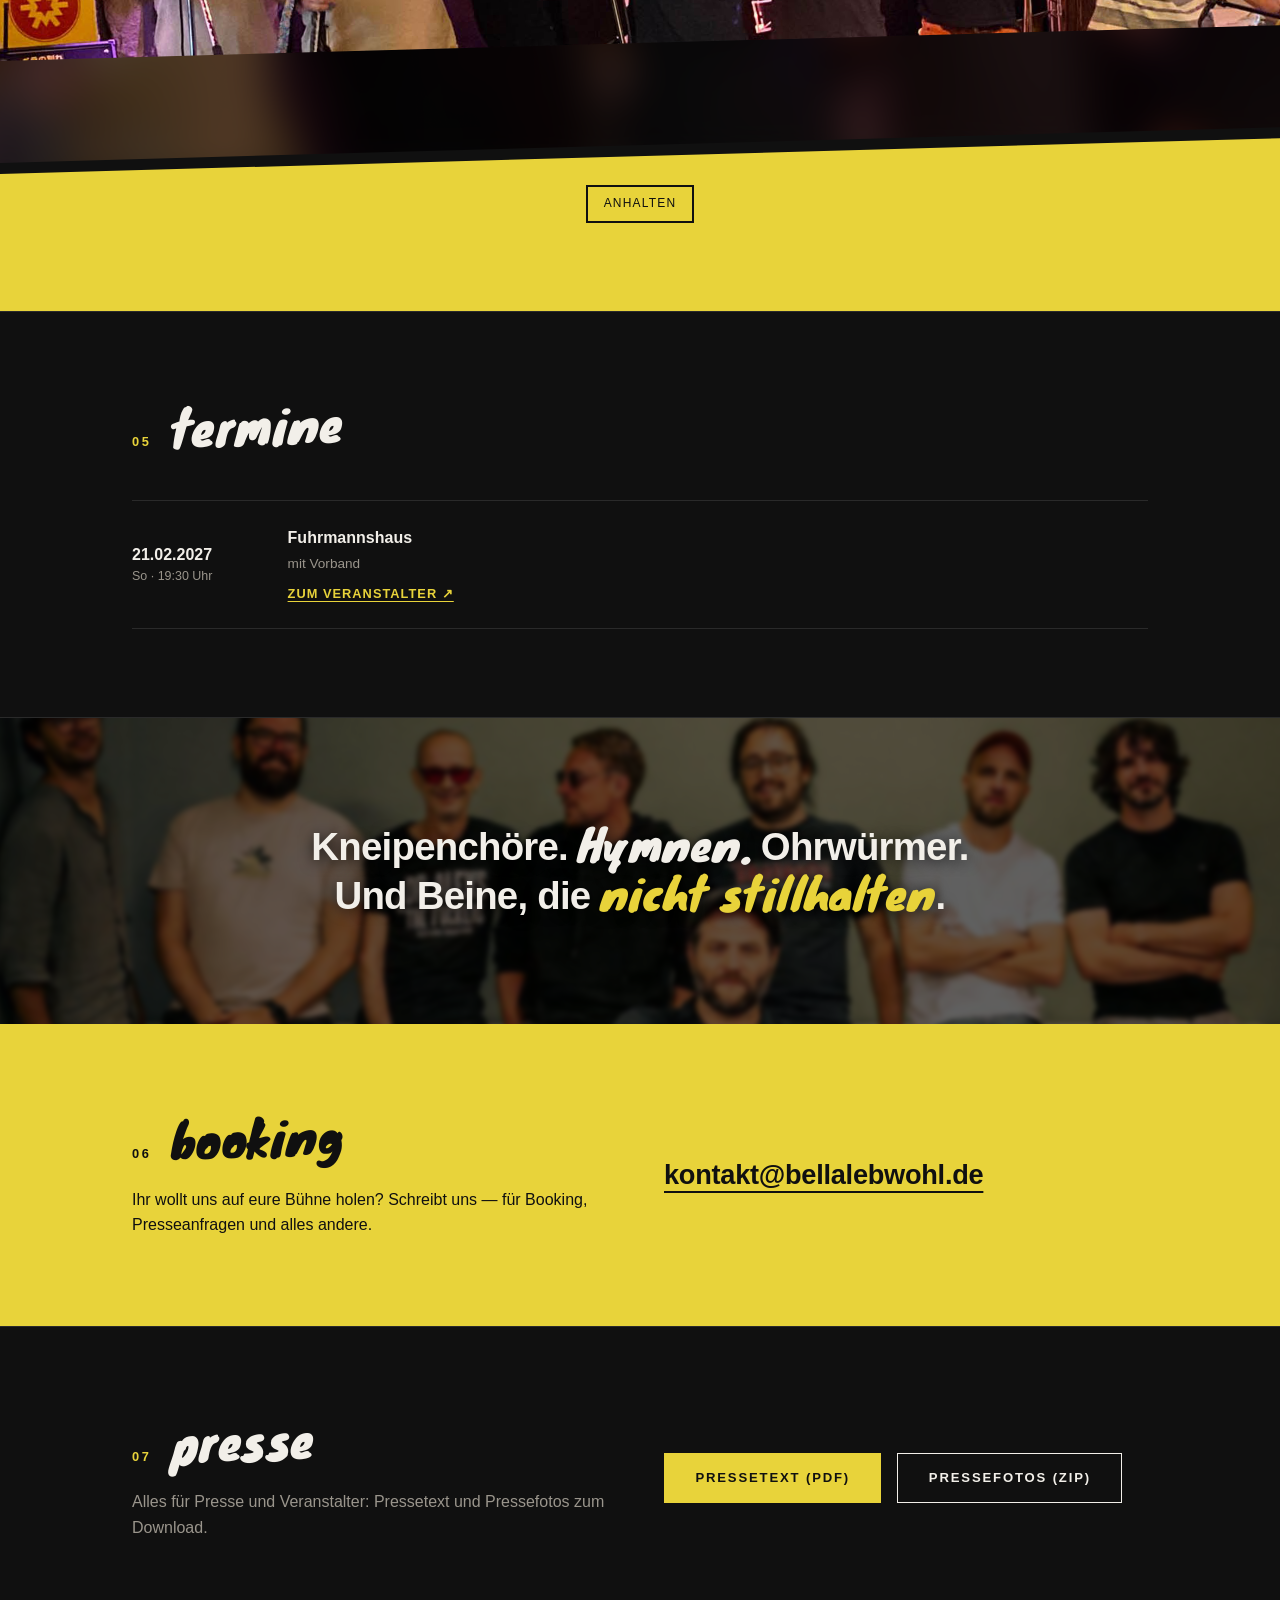
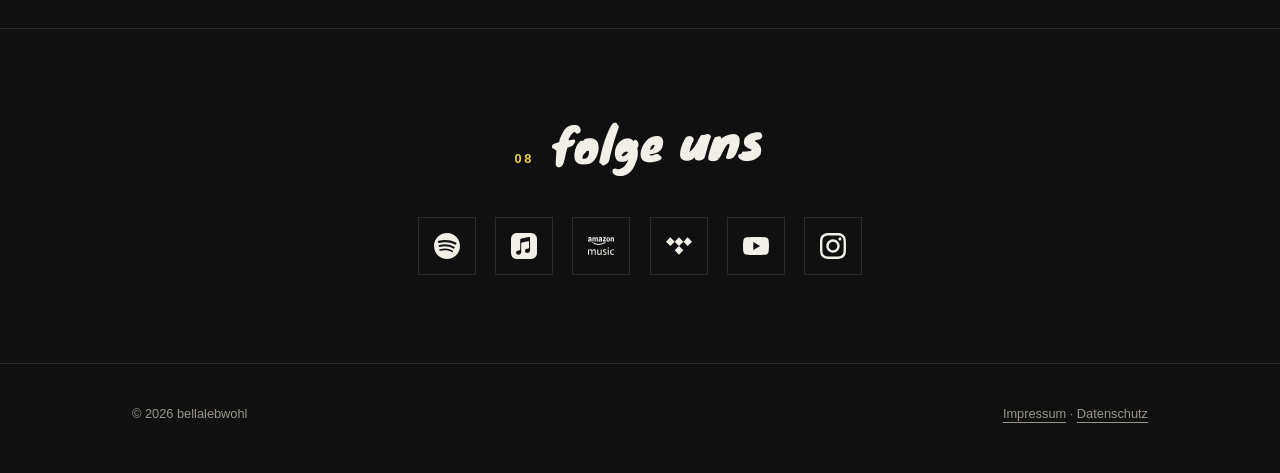
==== commit 603034be: "Live-Bilder: Wechsel alle 3 Sekunden mit Pfeilen Co-Authored-By: Claude Sonnet 5.5 <noreply@anthropi" ====
--- a/index.html
+++ b/index.html
@@ -279,7 +279,7 @@
     .video-consent .btn { padding: .55rem 1.3rem; }
   }
 
-  /* ---------- live: laufender Filmstreifen ---------- */
+  /* ---------- live: Bilder zum Durchwischen (ohne JavaScript: Streifen zum Scrollen) ---------- */
   #galerie { overflow: hidden; }
   .film-band { margin: 1.6rem -2vw 0; rotate: -1.6deg; background: #101010; padding: .7rem 0; }
   .gallery { display: flex; gap: .7rem; overflow-x: auto; scrollbar-width: none; cursor: grab; }
@@ -288,6 +288,19 @@
   .gallery figure img { height: 100%; width: auto; max-width: none; display: block; transition: scale .35s ease; }
   .gallery figure:hover img { scale: 1.04; }
   .gallery .shot:focus-visible { outline: 3px solid var(--accent); outline-offset: -3px; }
+  .slider { position: relative; }
+  .slider .gallery { display: block; position: relative; overflow: hidden; height: clamp(260px, 52vw, 520px); touch-action: pan-y; cursor: auto; }
+  .slider .gallery figure { position: absolute; inset: 0; height: auto; visibility: hidden; isolation: isolate; }
+  .slider .gallery figure.aktiv, .slider .gallery figure.raus { visibility: visible; }
+  .slider .gallery figure img { position: relative; width: 100%; height: 100%; object-fit: contain; }
+  .slider .gallery figure:hover img { scale: none; }
+  .slide-bg { position: absolute; inset: -30px; z-index: -1; background: center / cover no-repeat; filter: blur(22px) brightness(.45); }
+  .film-pfeil { position: absolute; top: 50%; translate: 0 -50%; z-index: 3; width: 3rem; height: 3rem; border: 2px solid #101010;
+    border-radius: 50%; background: var(--accent); color: #101010; font: 700 1.9rem/1 sans-serif; padding: 0 0 .25rem; cursor: pointer; }
+  .film-pfeil.zurueck { left: calc(2vw + .8rem); }
+  .film-pfeil.weiter { right: calc(2vw + .8rem); }
+  .film-pfeil:focus-visible { outline: 3px solid var(--ink); outline-offset: 2px; }
+  @media (max-width: 640px) { .film-pfeil { width: 2.5rem; height: 2.5rem; font-size: 1.6rem; } }
   .film-toggle { display: block; margin: 1.8rem auto 0; background: none; border: 2px solid #101010; color: #101010;
     font: inherit; font-size: .75rem; letter-spacing: .1em; text-transform: uppercase; padding: .45rem 1rem; cursor: pointer; }
   /* Lightbox */
@@ -868,44 +881,83 @@
   });
 </script>
 <script>
-  /* Filmstreifen: läuft von selbst, hält bei Maus, Finger oder Tastatur an */
+  /* Live-Bilder: alle 3 Sekunden wischt das nächste herein, Pfeile und Fingerwischen blättern selbst */
   (function () {
-    var streifen = document.querySelector(".gallery"), knopf = document.querySelector(".film-toggle");
-    if (!streifen || matchMedia("(prefers-reduced-motion: reduce)").matches) return;
-    var TEMPO = 40; /* Pixel pro Sekunde */
-    var originale = [].slice.call(streifen.querySelectorAll(".shot"));
-    if (!originale.length) return;
-    /* Kopien hinten anhängen, damit der Streifen endlos läuft */
-    var kopien = originale.map(function (o) {
-      var k = o.cloneNode(true);
-      k.classList.remove("shot");
-      ["tabindex", "role", "aria-label"].forEach(function (a) { k.removeAttribute(a); });
-      k.setAttribute("aria-hidden", "true");
-      k.addEventListener("click", function () { o.click(); });
-      return streifen.appendChild(k);
+    var rahmen = document.querySelector(".film-band"), buehne = document.querySelector(".gallery"), knopf = document.querySelector(".film-toggle");
+    if (!rahmen || !buehne) return;
+    var PAUSE = 3000; /* Millisekunden je Bild */
+    var DAUER = 600;  /* Millisekunden für das Wischen */
+    var ruhig = matchMedia("(prefers-reduced-motion: reduce)").matches;
+    var alle = [].slice.call(buehne.querySelectorAll(".shot"));
+    if (!alle.length) return;
+    rahmen.classList.add("slider");
+    alle.forEach(function (f) {
+      var hg = document.createElement("span");
+      hg.className = "slide-bg"; hg.setAttribute("aria-hidden", "true");
+      hg.style.backgroundImage = 'url("' + f.querySelector("img").getAttribute("src") + '")';
+      f.insertBefore(hg, f.firstChild);
     });
-    var pos = 0, vorher = 0, maus = false, finger = false, aus = false, weiterAb = 0;
-    streifen.addEventListener("pointerenter", function (e) { if (e.pointerType === "mouse") maus = true; });
-    streifen.addEventListener("pointerleave", function () { maus = false; });
-    streifen.addEventListener("touchstart", function () { finger = true; }, { passive: true });
-    ["touchend", "touchcancel"].forEach(function (n) {
-      streifen.addEventListener(n, function () { finger = false; weiterAb = performance.now() + 2500; });
+    /* fehlende Dateien blendet die Seite aus, sie werden übersprungen */
+    function da() { return alle.filter(function (f) { return f.style.display !== "none"; }); }
+    var aktiv = alle[0], uhr, aus = false, maus = false, sichtbar = true, aufraeumen;
+    aktiv.classList.add("aktiv");
+    function zeige(richtung) {
+      var liste = da(); if (!liste.length) return;
+      var neu = liste[(liste.indexOf(aktiv) + richtung + liste.length) % liste.length];
+      if (neu === aktiv) return;
+      var alt = aktiv; aktiv = neu;
+      clearTimeout(aufraeumen);
+      alle.forEach(function (f) { f.getAnimations().forEach(function (a) { a.cancel(); }); f.classList.remove("aktiv", "raus"); });
+      neu.classList.add("aktiv");
+      if (ruhig) return;
+      alt.classList.add("raus");
+      var o = { duration: DAUER, easing: "cubic-bezier(.65,0,.35,1)", fill: "both" };
+      alt.animate([{ transform: "translateX(0)" }, { transform: "translateX(" + -richtung * 100 + "%)" }], o);
+      neu.animate([{ transform: "translateX(" + richtung * 100 + "%)" }, { transform: "translateX(0)" }], o);
+      aufraeumen = setTimeout(function () { alt.classList.remove("raus"); }, DAUER);
+    }
+    function takt() {
+      clearTimeout(uhr);
+      if (ruhig || aus) return;
+      uhr = setTimeout(function () {
+        var tastatur = rahmen.querySelector(":focus-visible");
+        if (!maus && !tastatur && sichtbar && !document.hidden && !document.querySelector(".lightbox.open")) zeige(1);
+        takt();
+      }, PAUSE);
+    }
+    function blaettern(r) { zeige(r); takt(); }
+    [["zurueck", -1, "Voriges Foto", "\u2039"], ["weiter", 1, "Nächstes Foto", "\u203a"]].forEach(function (d) {
+      var k = document.createElement("button");
+      k.type = "button"; k.className = "film-pfeil " + d[0]; k.setAttribute("aria-label", d[2]); k.textContent = d[3];
+      k.addEventListener("click", function () { blaettern(d[1]); });
+      rahmen.appendChild(k);
     });
-    knopf.hidden = false;
-    knopf.addEventListener("click", function () { aus = !aus; knopf.textContent = aus ? "Abspielen" : "Anhalten"; });
-    function schritt(t) {
-      var dt = Math.min(t - (vorher || t), 100) / 1000; vorher = t;
-      var offen = document.querySelector(".lightbox.open");
-      if (Math.abs(streifen.scrollLeft - pos) > 2) pos = streifen.scrollLeft; /* selbst gescrollt */
-      if (!maus && !finger && !aus && !offen && t > weiterAb && !streifen.contains(document.activeElement)) {
-        var runde = kopien[0].offsetLeft - originale[0].offsetLeft;
-        pos += TEMPO * dt;
-        if (runde > 0 && pos >= runde) pos -= runde;
-        streifen.scrollLeft = pos;
-      }
-      requestAnimationFrame(schritt);
-    }
-    requestAnimationFrame(schritt);
+    rahmen.addEventListener("keydown", function (e) {
+      if (document.querySelector(".lightbox.open")) return;
+      if (e.key === "ArrowLeft" || e.key === "ArrowRight") { e.preventDefault(); blaettern(e.key === "ArrowLeft" ? -1 : 1); }
+    });
+    rahmen.addEventListener("pointerenter", function (e) { if (e.pointerType === "mouse") maus = true; });
+    rahmen.addEventListener("pointerleave", function () { maus = false; takt(); });
+    /* Wischen mit dem Finger; danach nicht aus Versehen die Großansicht öffnen */
+    var x = null, gewischt = false;
+    buehne.addEventListener("touchstart", function (e) { x = e.touches[0].clientX; gewischt = false; clearTimeout(uhr); }, { passive: true });
+    buehne.addEventListener("touchend", function (e) {
+      if (x === null) return;
+      var weg = e.changedTouches[0].clientX - x; x = null;
+      if (Math.abs(weg) > 40) { gewischt = true; setTimeout(function () { gewischt = false; }, 400); zeige(weg < 0 ? 1 : -1); }
+      takt();
+    });
+    buehne.addEventListener("touchcancel", function () { x = null; takt(); });
+    buehne.addEventListener("click", function (e) { if (gewischt) { e.stopPropagation(); gewischt = false; } }, true);
+    if ("IntersectionObserver" in window) {
+      sichtbar = false;
+      new IntersectionObserver(function (l) { sichtbar = l[0].isIntersecting; takt(); }, { threshold: 0.4 }).observe(rahmen);
+    }
+    if (knopf && !ruhig) {
+      knopf.hidden = false;
+      knopf.addEventListener("click", function () { aus = !aus; knopf.textContent = aus ? "Abspielen" : "Anhalten"; takt(); });
+    }
+    takt();
   })();
 </script>
 </body>
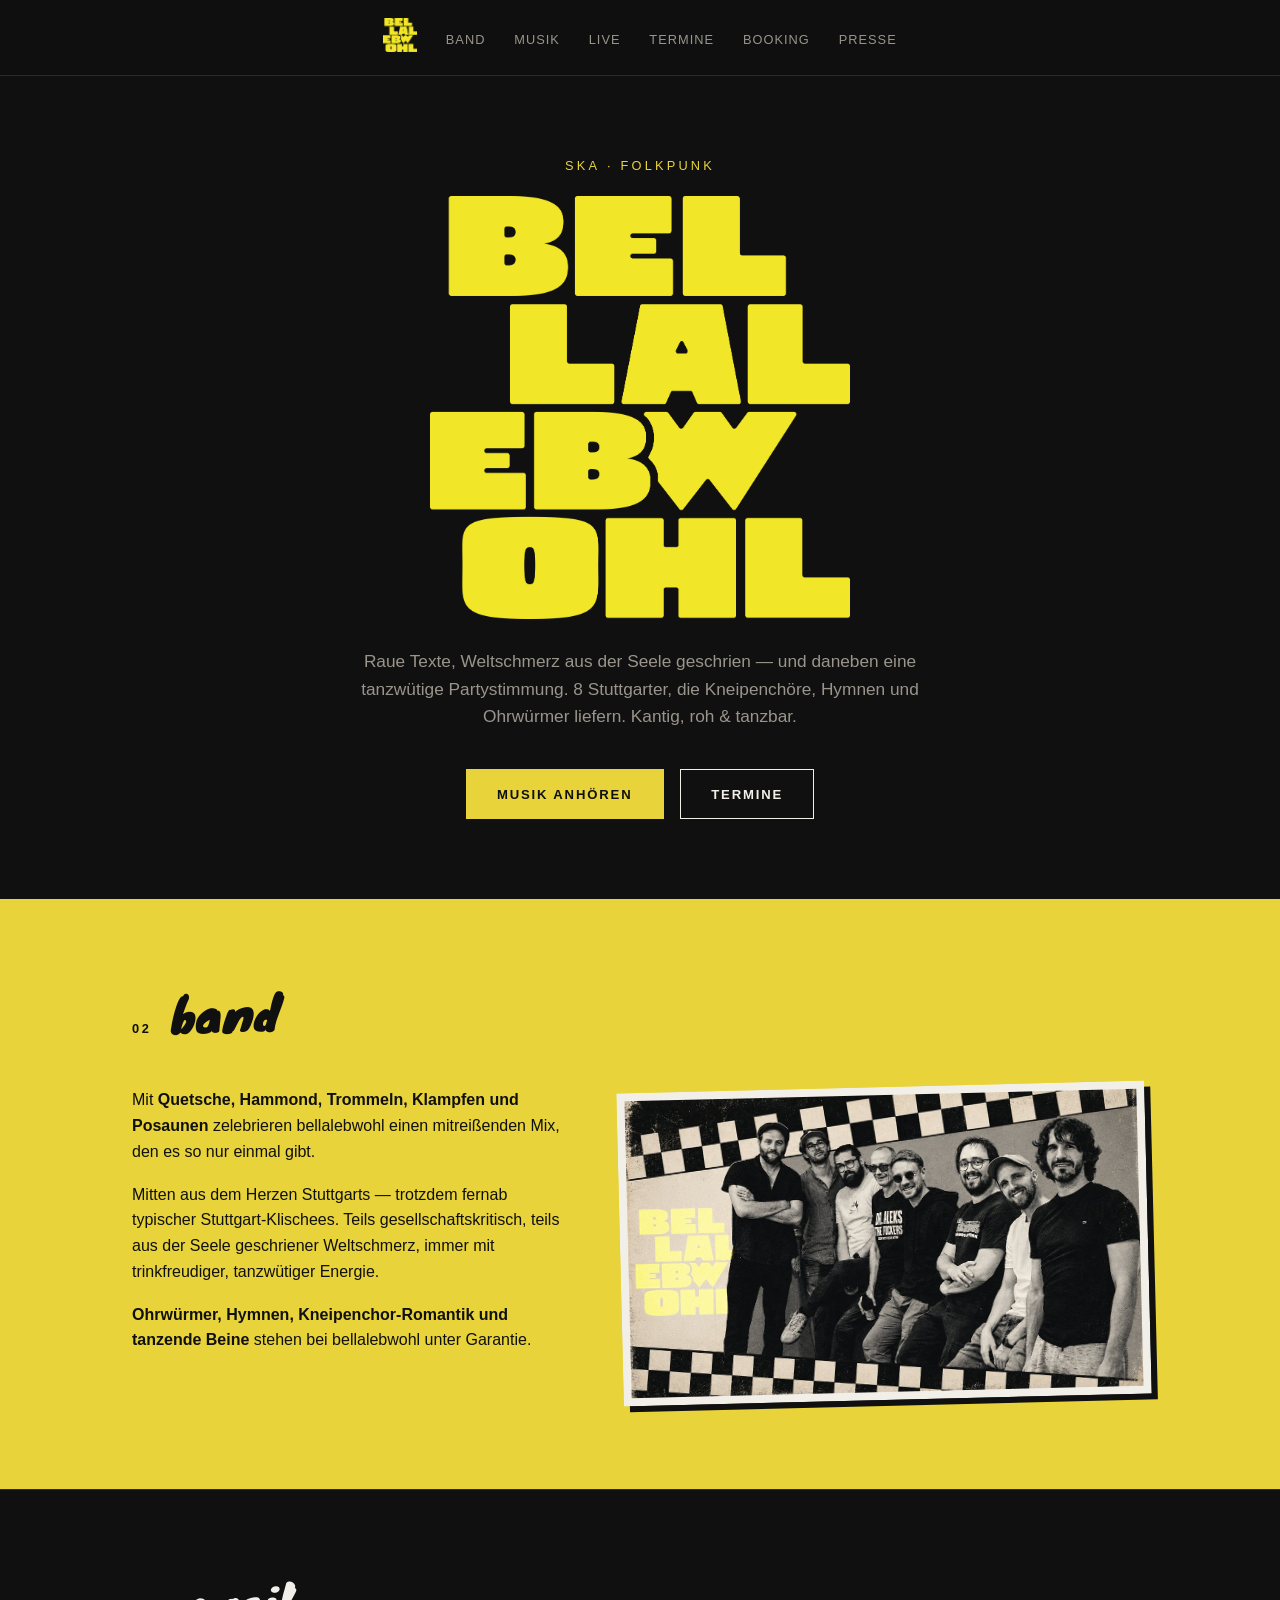
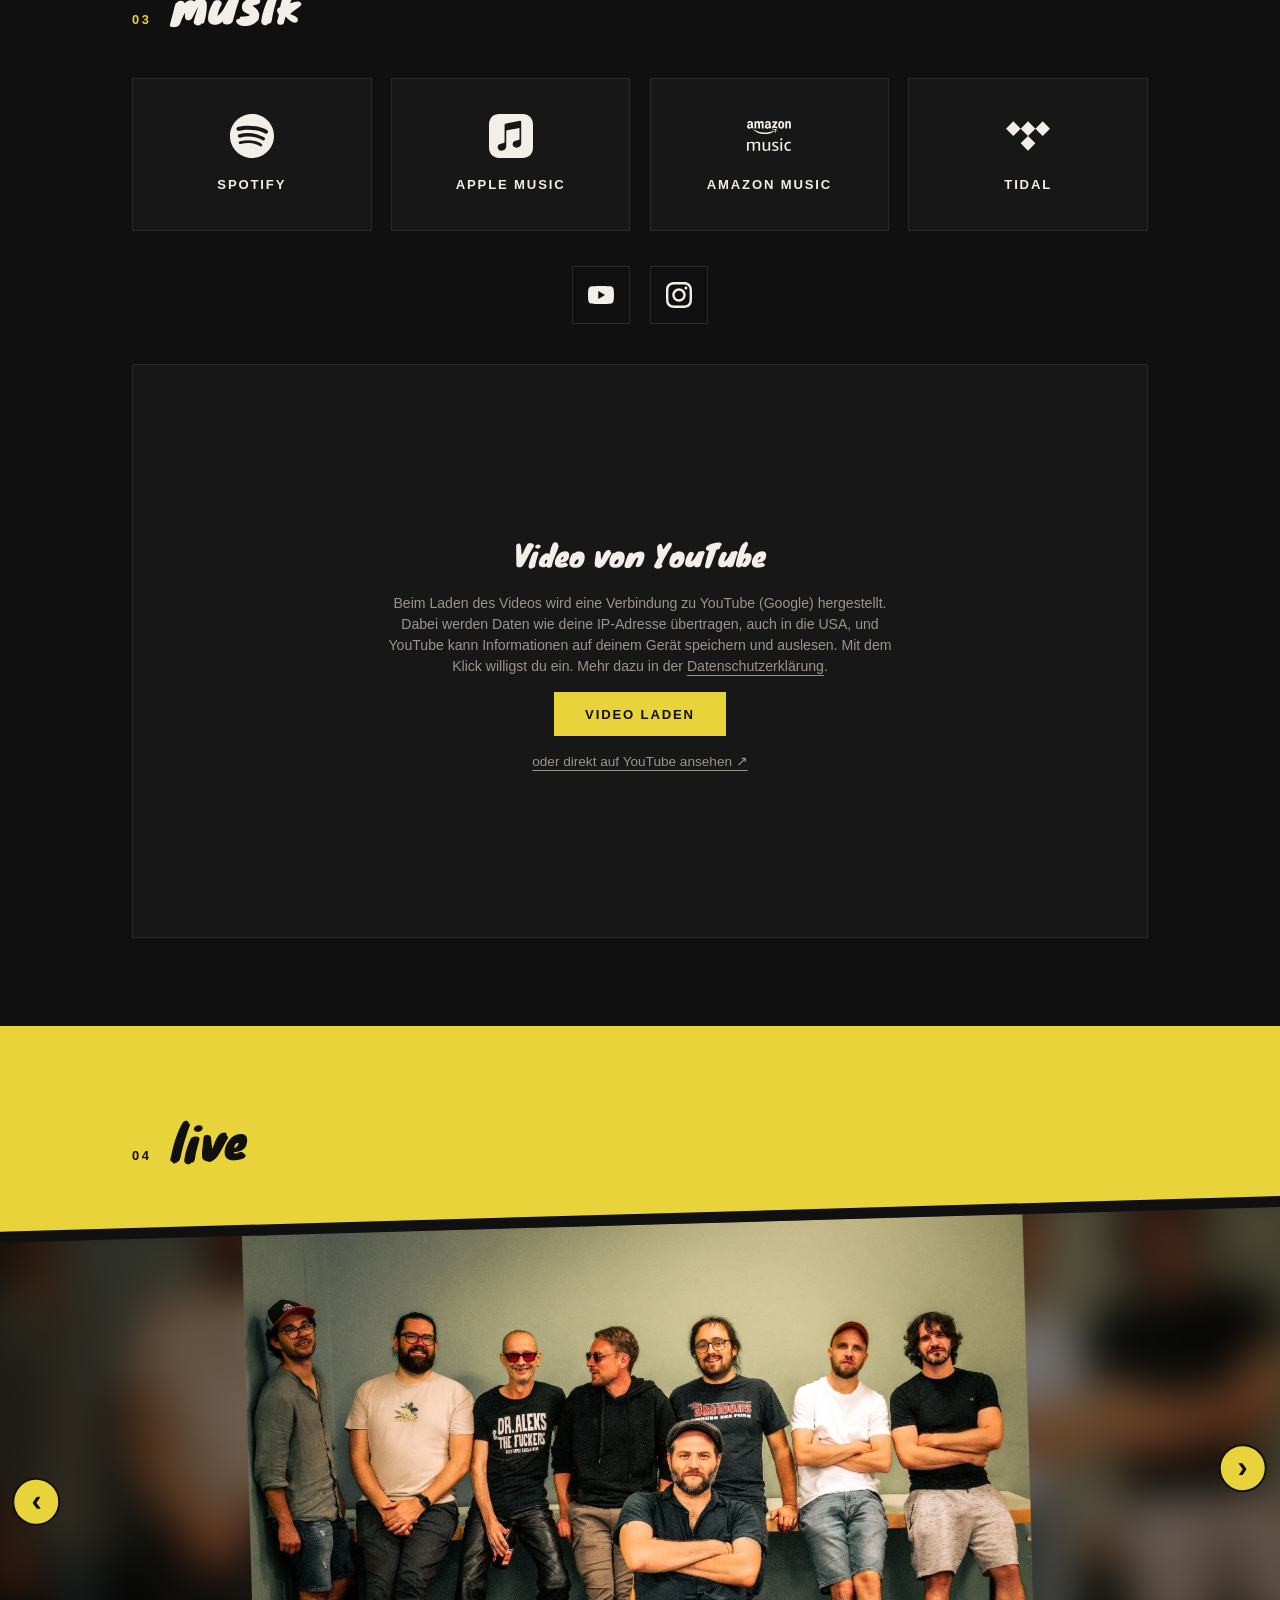
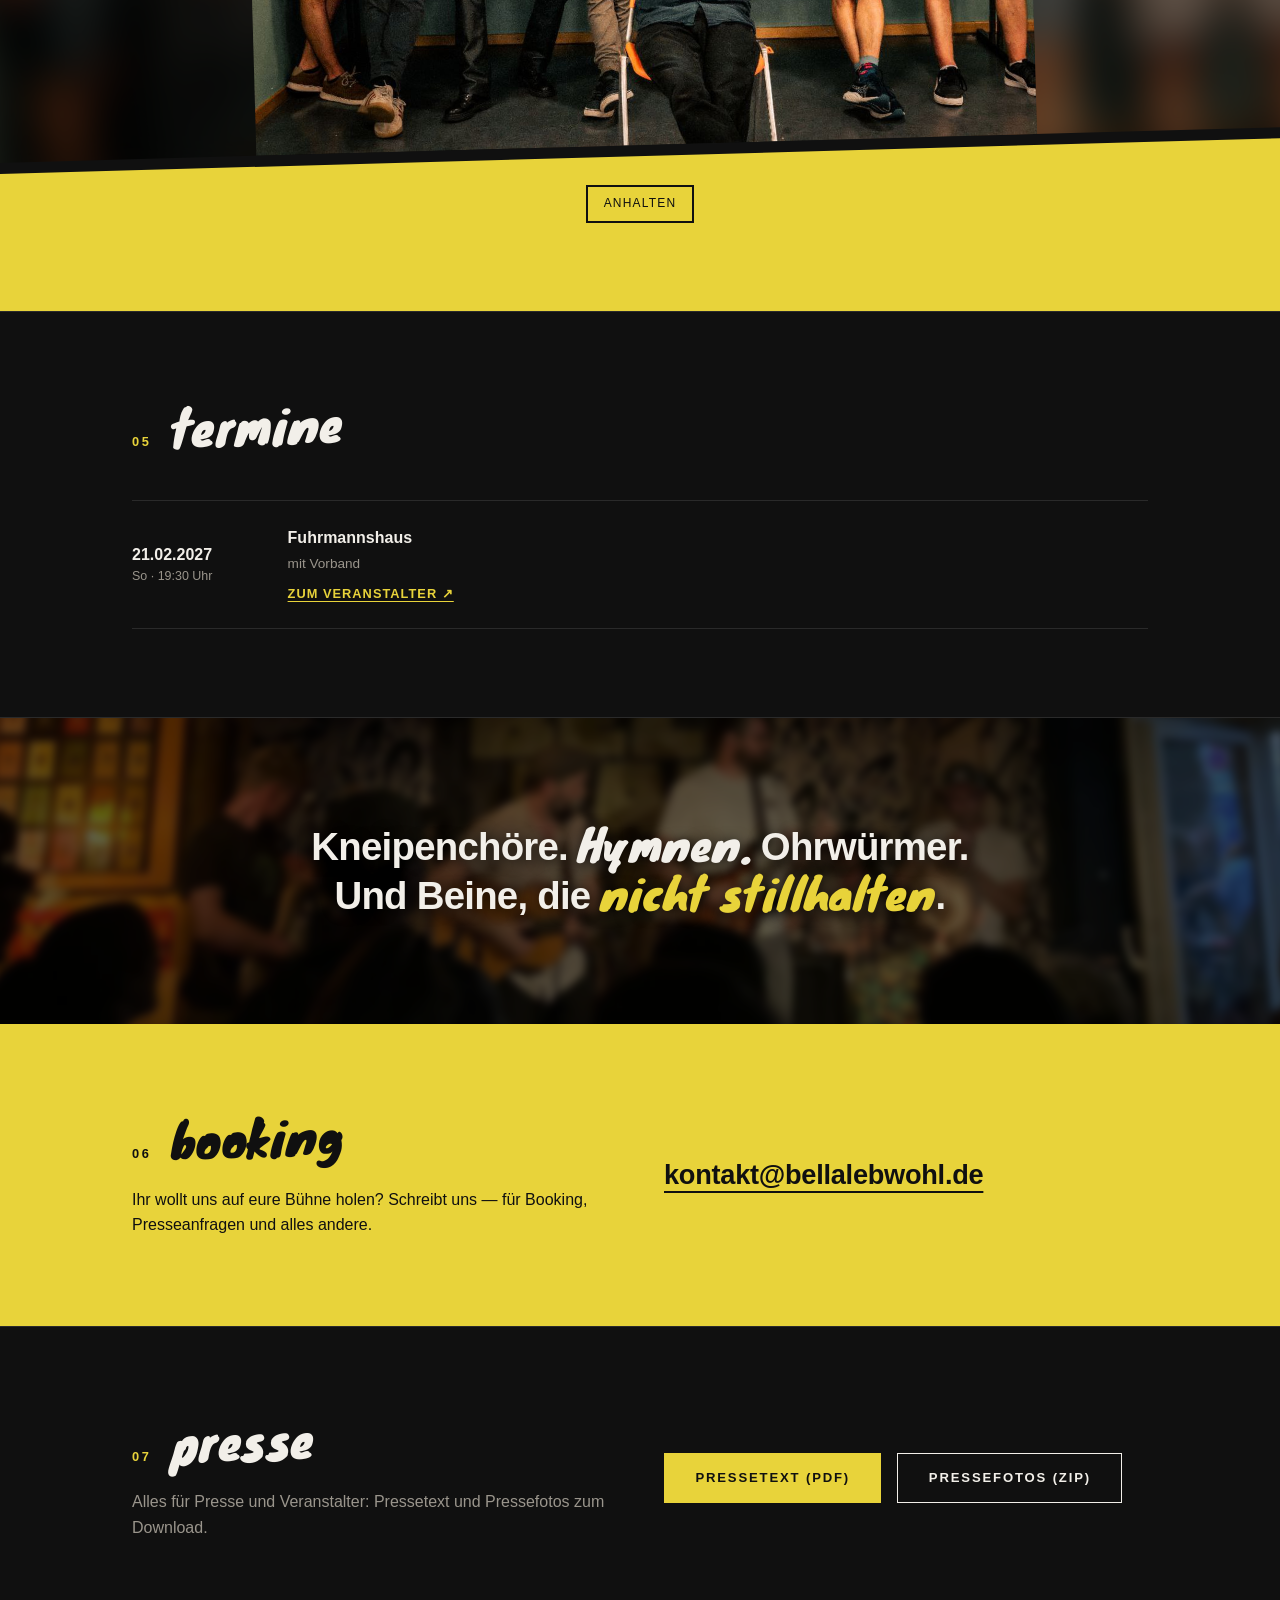
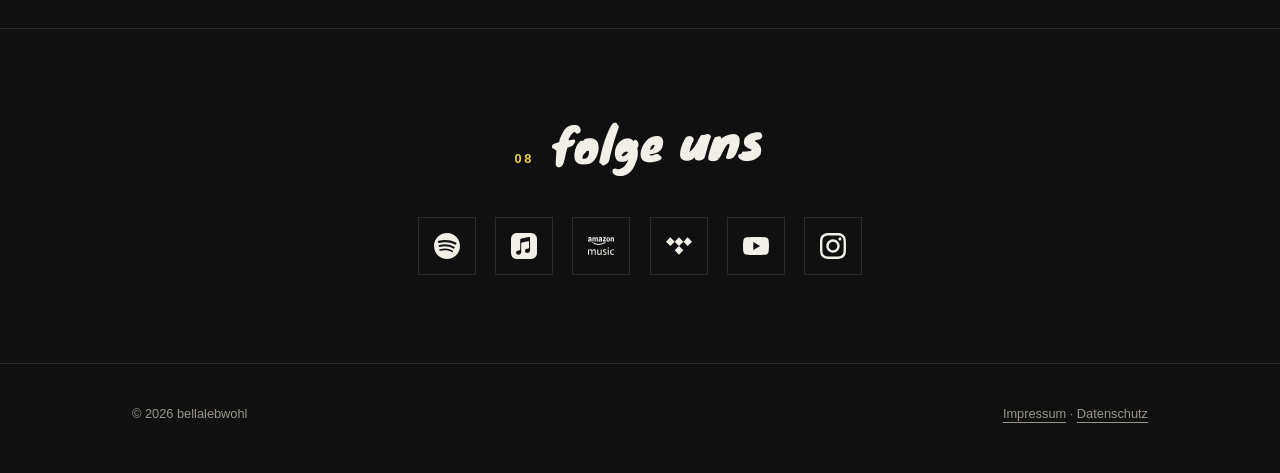
==== commit be9e9cd3: "Zitatfoto unschärfer Co-Authored-By: Claude Sonnet 5.5 <noreply@anthropic.com> Claude-Session: https" ====
--- a/index.html
+++ b/index.html
@@ -214,7 +214,7 @@
   .statement::before {
     inset: -16px; z-index: -2;
     background: url("zitat-hintergrund.jpg") center 30% / cover no-repeat;
-    filter: blur(2.5px);
+    filter: blur(4.5px);
   }
   .statement::after { inset: 0; z-index: -1; background: rgba(0, 0, 0, .62); }
   .statement p { text-shadow: 0 2px 14px rgba(0, 0, 0, .75); }
